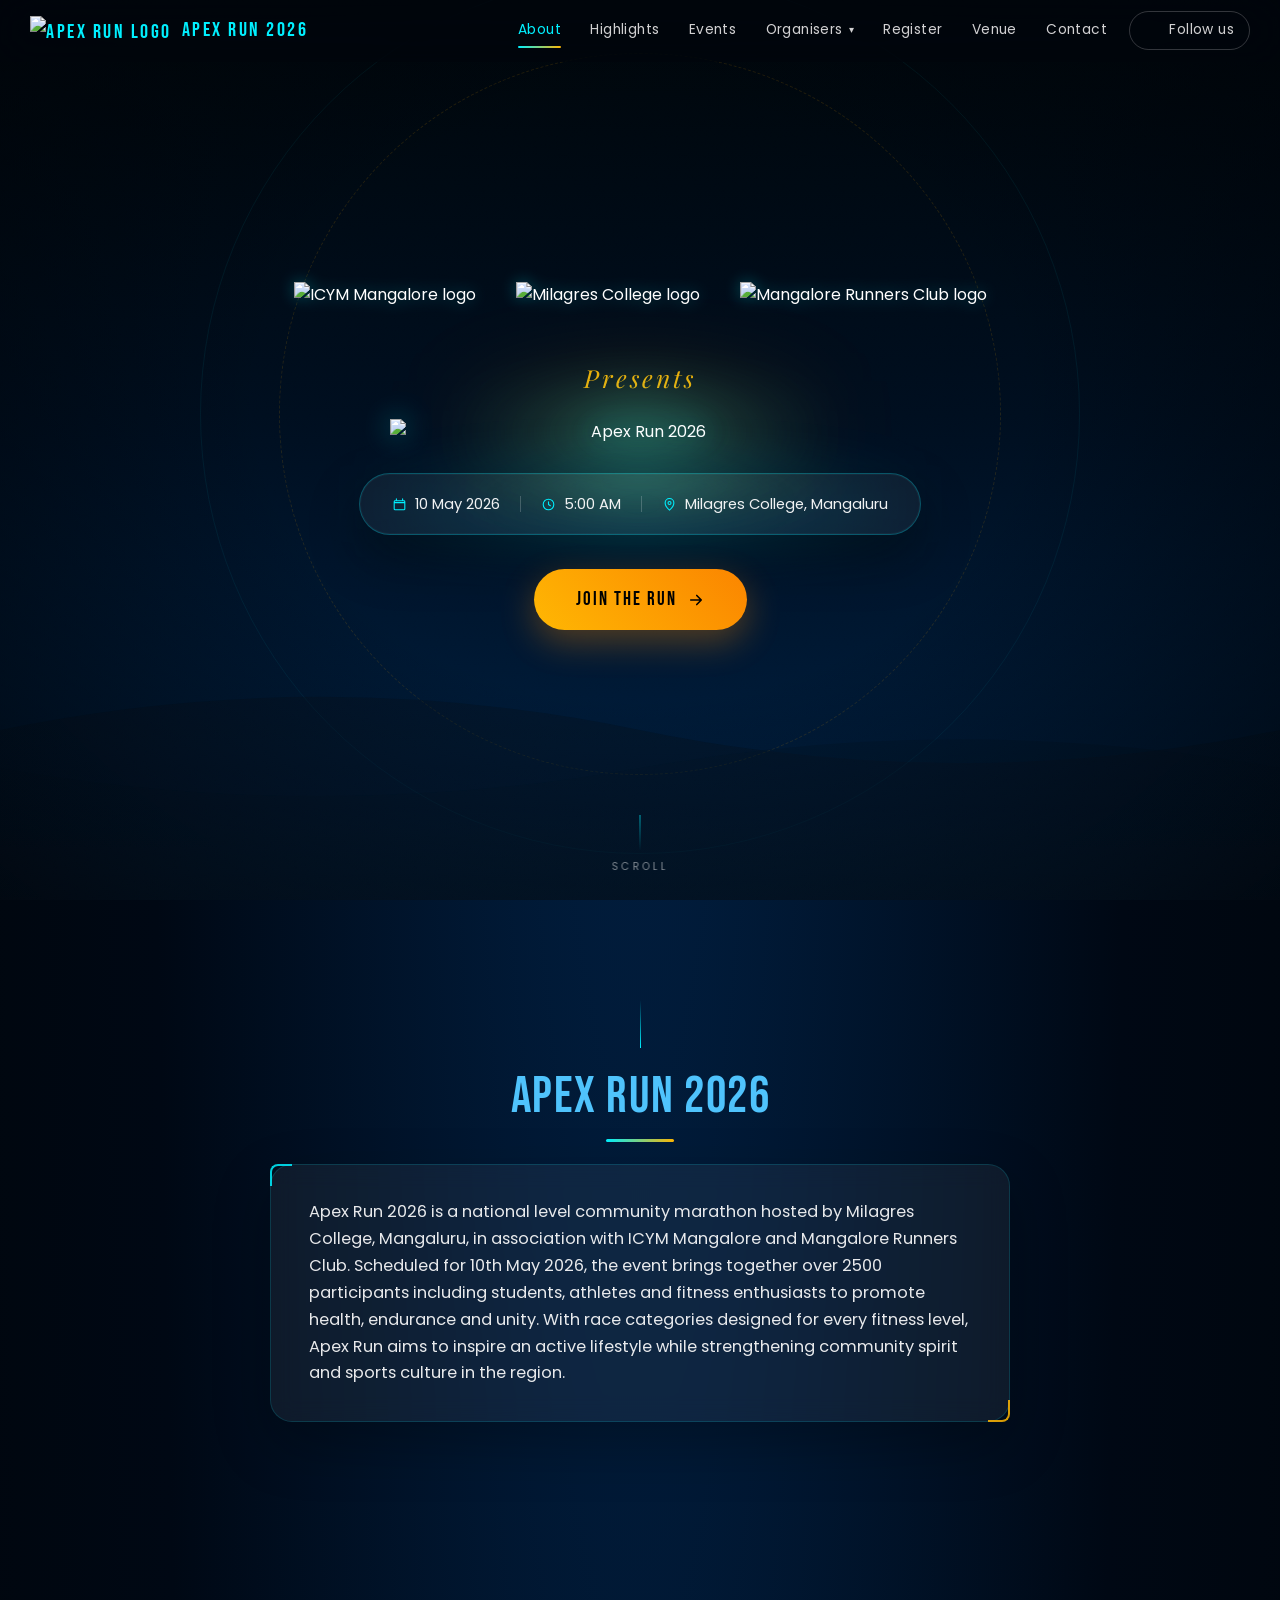
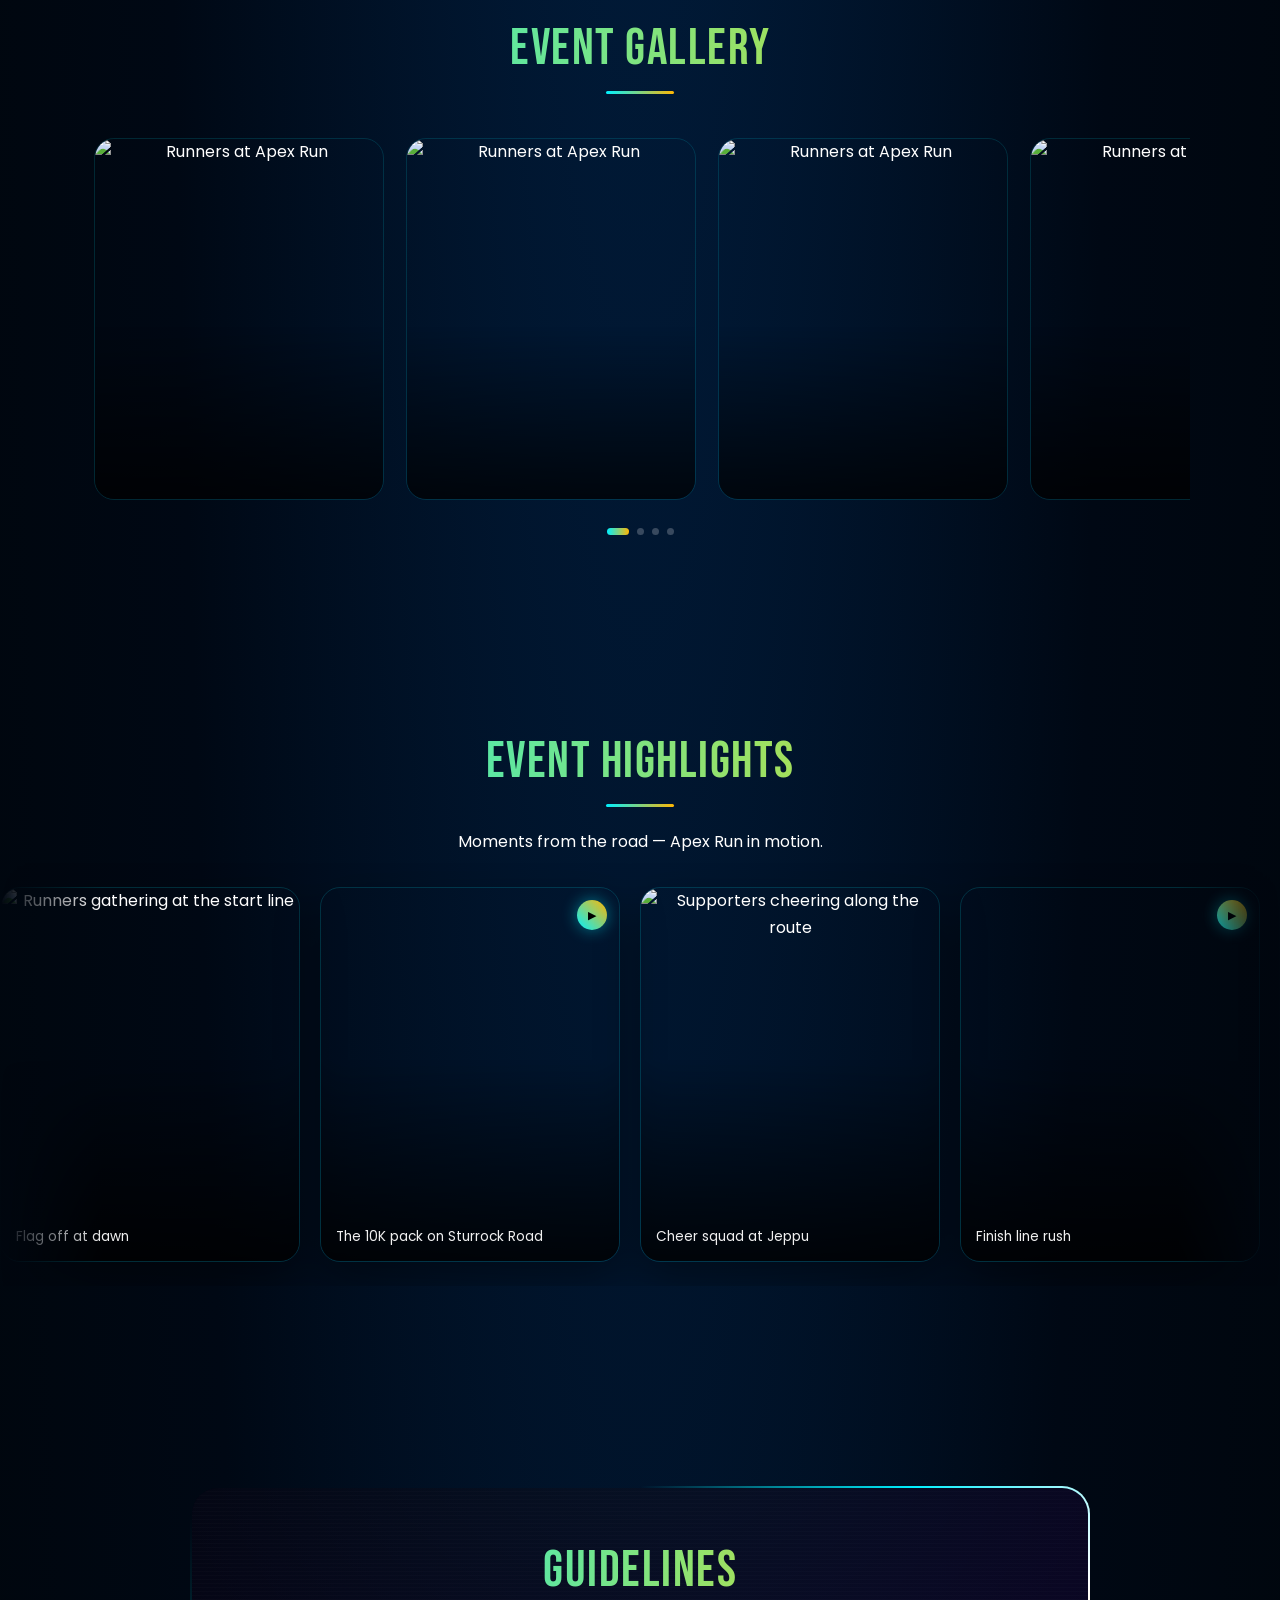
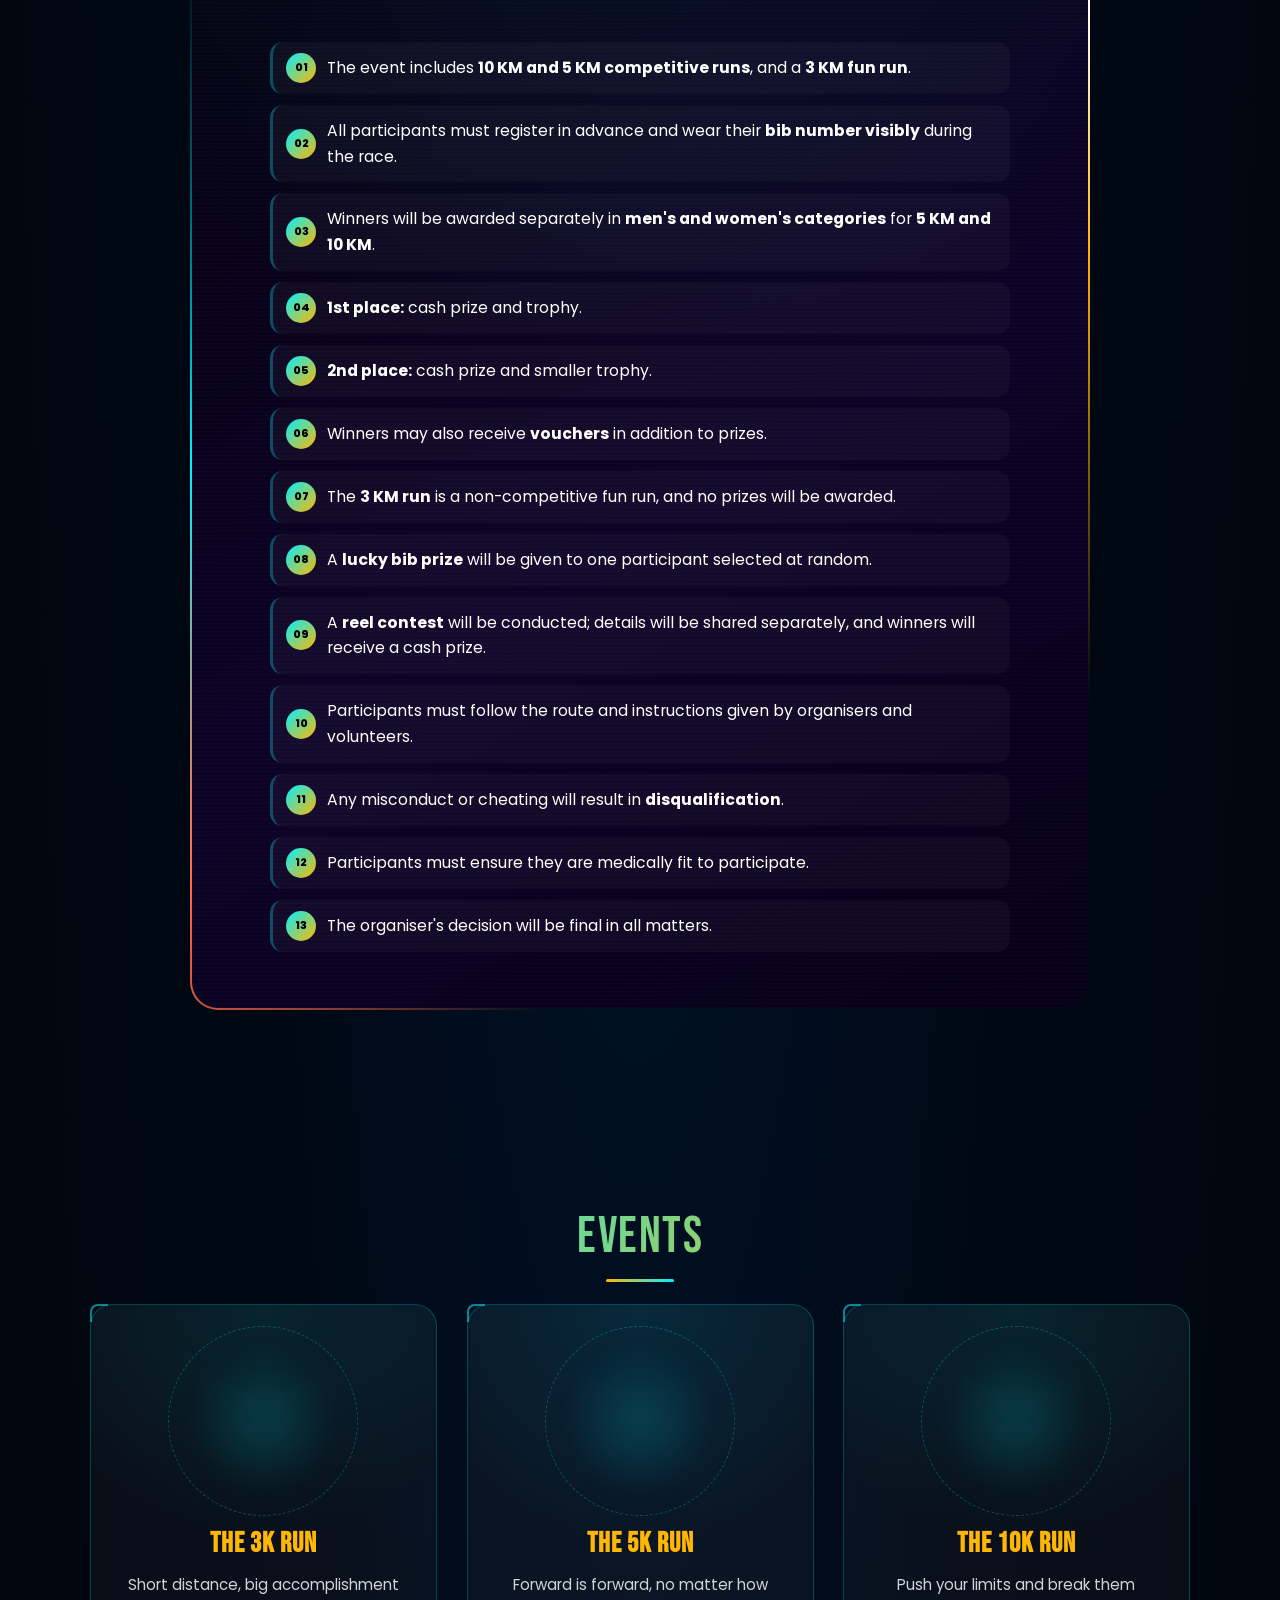
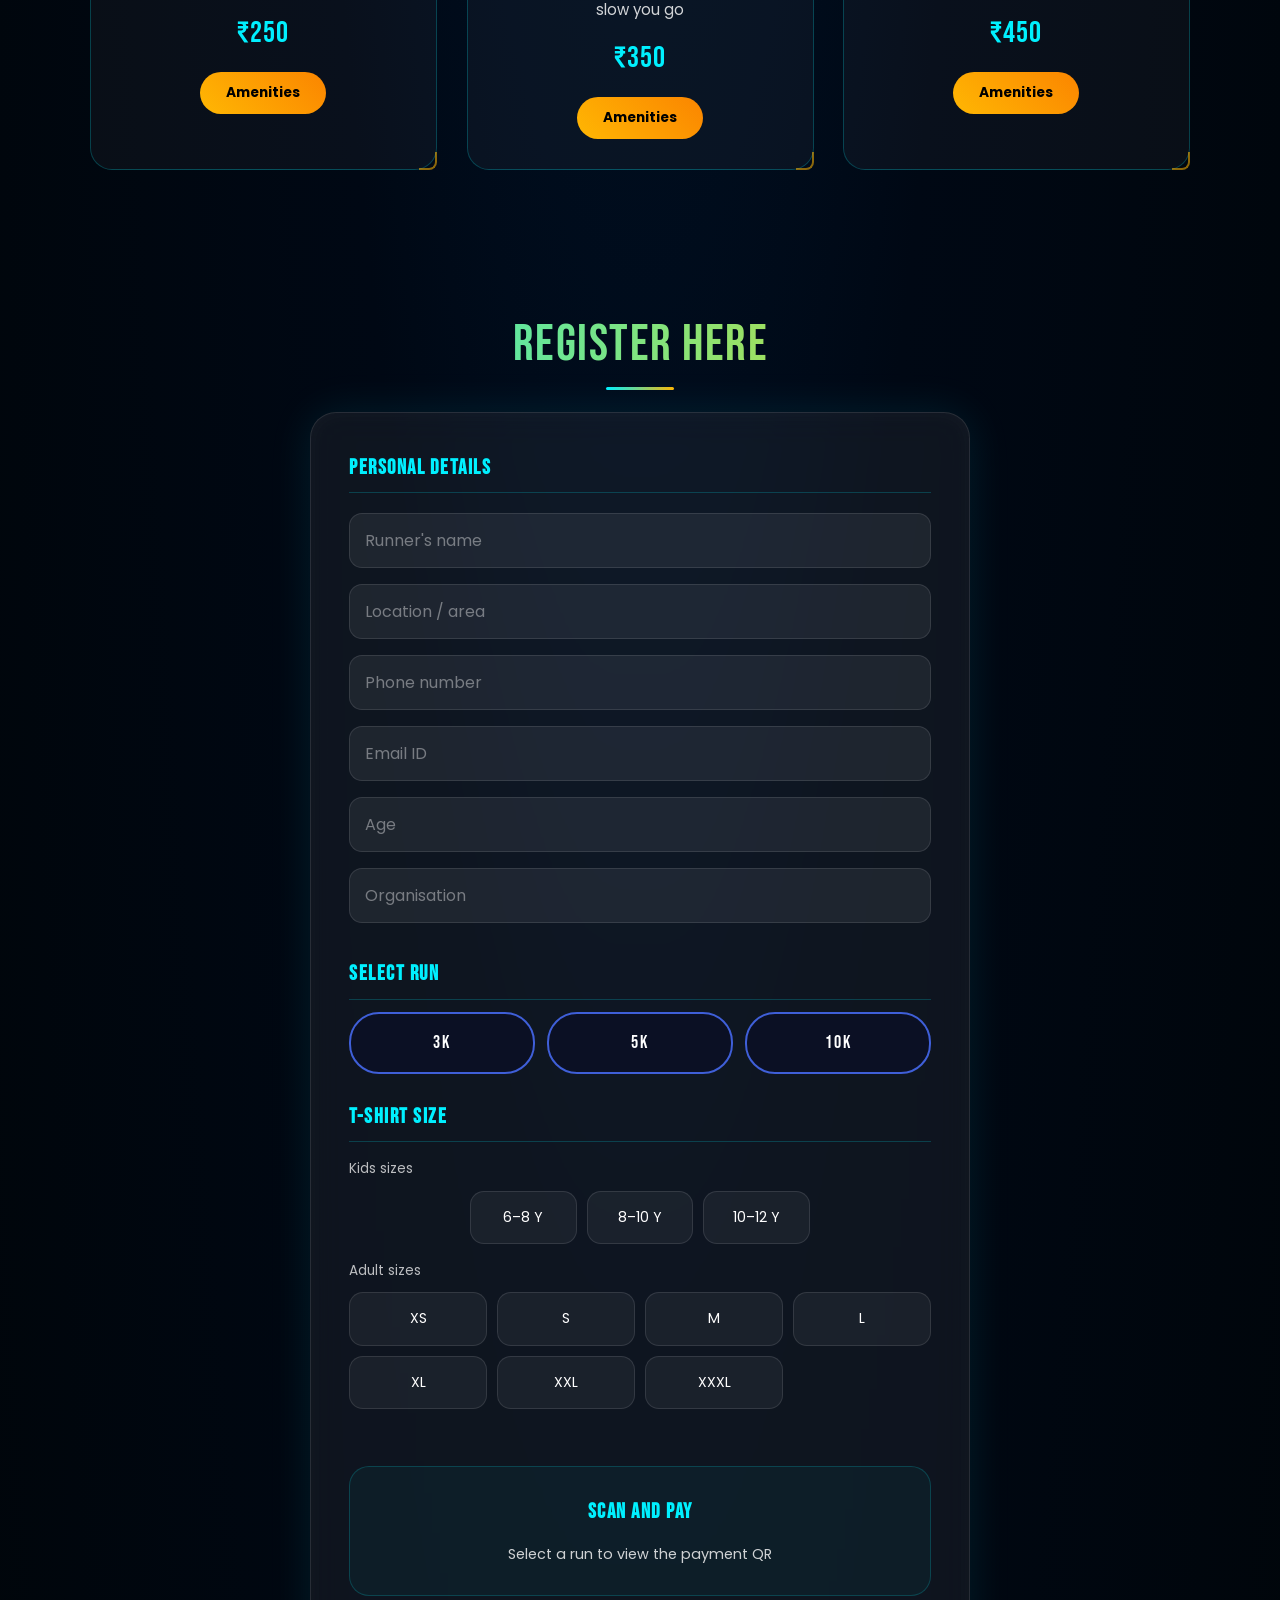
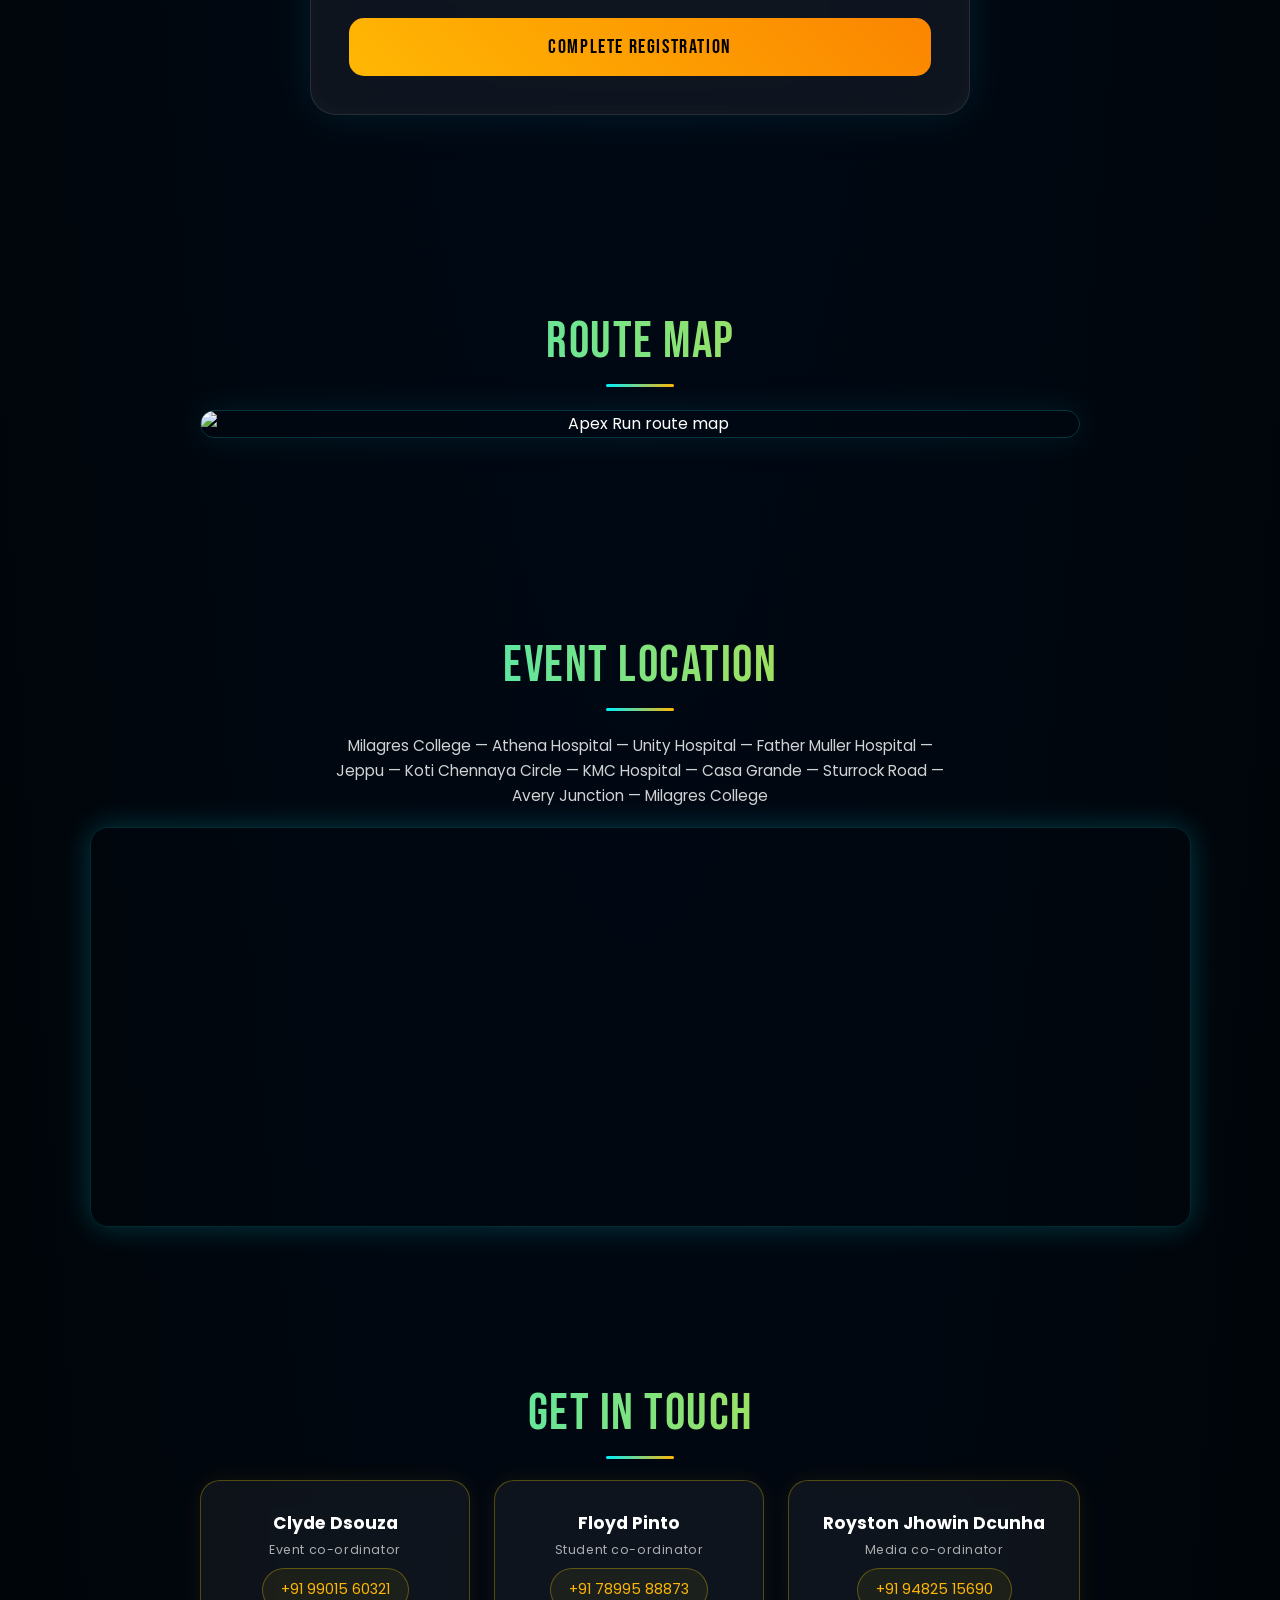
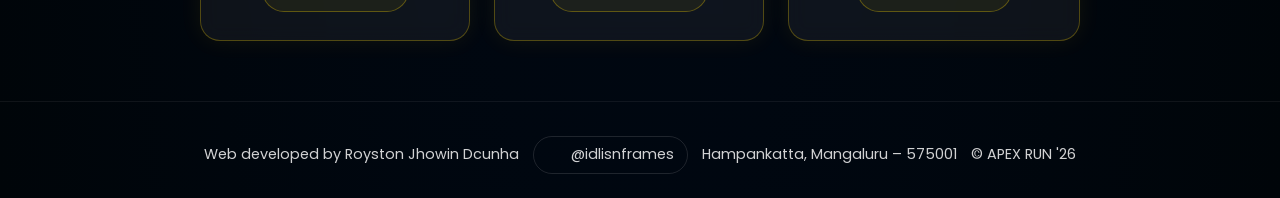
==== index.html @ 0777b691 "Update index.html" ====
<!DOCTYPE html>
<html lang="en">
<head>
<meta charset="UTF-8">
<title>APEX RUN 2026 | Milagres College</title>
<meta name="viewport" content="width=device-width, initial-scale=1.0, viewport-fit=cover">
<meta name="theme-color" content="#000814">
<meta name="description" content="APEX RUN 2026 — a national level marathon hosted by Milagres College, Mangaluru. 10th May 2026, 5:00 AM. 3K, 5K & 10K runs.">

<link rel="preconnect" href="https://fonts.googleapis.com">
<link rel="preconnect" href="https://fonts.gstatic.com" crossorigin>
<link href="https://fonts.googleapis.com/css2?family=Bebas+Neue&family=Poppins:wght@300;400;500;600;800&family=Playfair+Display:ital@0;1&display=swap" rel="stylesheet">
<link rel="stylesheet" href="style.css">
</head>

<body>

<!-- ============================
     PRELOADER — 3D running track
============================ -->
<div id="preloader" class="preloader" role="status" aria-label="Loading Apex Run">
  <div class="preloader-inner">
    <div class="loader-3d" aria-hidden="true">
      <div class="loader-lanes"></div>
      <div class="loader-ring ring-outer"></div>
      <div class="loader-ring ring-mid"></div>
      <div class="loader-ring ring-inner"></div>
      <div class="loader-baton"></div>
      <div class="loader-core"></div>
    </div>

    <div class="loader-word" aria-hidden="true">
      <span class="loader-word-a"><i style="--i:0">A</i><i style="--i:1">P</i><i style="--i:2">E</i><i style="--i:3">X</i></span>
      <span class="loader-word-b"><i style="--i:4">R</i><i style="--i:5">U</i><i style="--i:6">N</i></span>
    </div>

    <div class="loader-meter"><div class="loader-meter-fill" id="loaderFill"></div></div>
    <div class="loader-pct" id="loaderPercent">0%</div>
  </div>
</div>

<div class="curtain curtain-left" aria-hidden="true"></div>
<div class="curtain curtain-right" aria-hidden="true"></div>

<div class="scroll-progress" id="scrollProgress" aria-hidden="true"></div>
<div class="cursor-glow" id="cursorGlow" aria-hidden="true"></div>

<!-- ============================
     NAV
============================ -->
<nav class="navbar" id="navbar">
    <a href="#top" class="logo">
        <img src="apex-run-logo.PNG" class="college-logo-small" alt="Apex Run logo">
        <span>APEX RUN 2026</span>
    </a>

    <button class="nav-toggle" id="navToggle" aria-label="Open menu" aria-expanded="false" aria-controls="navMenu">
        <span class="bar bar-1"></span>
        <span class="bar bar-2"></span>
        <span class="bar bar-3"></span>
    </button>

    <div class="nav-menu" id="navMenu">
        <a href="#about"      class="nav-link" style="--i:0">About</a>
        <a href="#highlights" class="nav-link" style="--i:1">Highlights</a>
        <a href="#events"     class="nav-link" style="--i:2">Events</a>

        <div class="nav-dropdown" id="orgDropdown" style="--i:3">
            <button type="button" class="nav-dropdown-toggle" id="orgToggle" aria-expanded="false" aria-controls="orgMenu">
                Organisers <span class="caret" aria-hidden="true">▾</span>
            </button>
            <div class="nav-dropdown-menu" id="orgMenu">
                <div class="nav-dropdown-inner">
                    <a href="about-icym.html" class="nav-dropdown-link">
                        <img src="icym-logo.PNG" alt=""> ICYM Mangalore
                    </a>
                    <a href="about-milagres-college.html" class="nav-dropdown-link">
                        <img src="milagres-college.png" alt=""> Milagres College
                    </a>
                    <a href="about-runners-club.html" class="nav-dropdown-link">
                        <img src="Munners-club-logo.PNG" alt=""> Mangalore Runners Club
                    </a>
                </div>
            </div>
        </div>

        <a href="#registration" class="nav-link" style="--i:4">Register</a>
        <a href="#venue"        class="nav-link" style="--i:5">Venue</a>
        <a href="#contact"      class="nav-link" style="--i:6">Contact</a>
        <a href="https://www.instagram.com/milagres_college_mangalore?igsh=MTdkYzVmZjFlcm80NQ==" class="nav-link nav-follow" style="--i:7">
            <img src="instagram-logo.png" class="instagram-icon" alt=""> Follow us
        </a>
    </div>

    <div class="nav-backdrop" id="navBackdrop"></div>
</nav>

<!-- ============================
     HERO
============================ -->
<header class="site-header" id="top">

    <div class="hero-bg" aria-hidden="true" id="heroBg">
        <div class="hero-sky"></div>
       
        <canvas id="heroCanvas"></canvas>

        <svg class="hero-mist" viewBox="0 0 1600 400" preserveAspectRatio="none">
            <path class="mist-path mist-1" d="M0,220 Q400,150 800,220 T1600,220 V400 H0 Z"></path>
            <path class="mist-path mist-2" d="M0,260 Q400,320 800,260 T1600,260 V400 H0 Z"></path>
        </svg>

        <div class="hero-orbits">
            <span class="orbit orbit-2"></span>
            <span class="orbit orbit-3"></span>
        </div>

        <div class="hero-embers" id="heroEmbers"></div>

        <div class="hero-vignette"></div>
        <div class="hero-grain"></div>
    </div>

    <div class="hero-content" id="heroContent">
        <div class="logo-row">
            <a href="about-icym.html" class="org-logo-link" aria-label="About ICYM Mangalore">
                <img src="icym-logo.PNG" alt="ICYM Mangalore logo">
            </a>
            <a href="about-milagres-college.html" class="org-logo-link" aria-label="About Milagres College">
                <img src="milagres-college.png" alt="Milagres College logo">
            </a>
            <a href="about-runners-club.html" class="org-logo-link" aria-label="About Mangalore Runners Club">
                <img src="Munners-club-logo.PNG" class="club-logo-small" alt="Mangalore Runners Club logo">
            </a>
        </div>

        <div class="presents"><span>Presents</span></div>

        <div class="logo-neon">
            <img src="Apex-run.PNG" class="apex-run-logo" alt="Apex Run 2026">
        </div>

        <div class="hero-info-bubble">
            <div class="hero-info-bubble-glow" aria-hidden="true"></div>
            <div class="hero-meta-item">
                <svg viewBox="0 0 24 24" class="hero-meta-icon" aria-hidden="true"><path d="M7 3v3M17 3v3M3.5 9h17M5 6h14a1.5 1.5 0 0 1 1.5 1.5V19A1.5 1.5 0 0 1 19 20.5H5A1.5 1.5 0 0 1 3.5 19V7.5A1.5 1.5 0 0 1 5 6Z"/></svg>
                <span>10 May 2026</span>
            </div>
            <div class="hero-meta-divider" aria-hidden="true"></div>
            <div class="hero-meta-item">
                <svg viewBox="0 0 24 24" class="hero-meta-icon" aria-hidden="true"><circle cx="12" cy="12" r="8.5"/><path d="M12 7.5V12l3 2"/></svg>
                <span>5:00 AM</span>
            </div>
            <div class="hero-meta-divider" aria-hidden="true"></div>
            <div class="hero-meta-item">
                <svg viewBox="0 0 24 24" class="hero-meta-icon" aria-hidden="true"><path d="M12 21s7-6.1 7-11.5A7 7 0 0 0 5 9.5C5 14.9 12 21 12 21Z"/><circle cx="12" cy="9.5" r="2.4"/></svg>
                <span>Milagres College, Mangaluru</span>
            </div>
        </div>

        <a href="#registration" class="hero-cta" data-magnetic>
            <span>Join the run</span>
            <svg viewBox="0 0 24 24" class="hero-cta-arrow" aria-hidden="true"><path d="M5 12h14M13 6l6 6-6 6"/></svg>
        </a>
    </div>

    <div class="scroll-cue" aria-hidden="true">
        <span class="scroll-cue-line"></span>
        <span class="scroll-cue-text">Scroll</span>
    </div>
</header>

<!-- ============================
     ABOUT
============================ -->
<section id="about" class="about-section">
    <div class="bubbles" aria-hidden="true" data-bubble-theme="cyan"></div>
    <h2 class="reveal" data-reveal="draw">APEX RUN 2026</h2>
    <div class="info-frame reveal" data-reveal="rise">
        <span class="info-frame-corner tl" aria-hidden="true"></span>
        <span class="info-frame-corner br" aria-hidden="true"></span>
        <p>Apex Run 2026 is a national level community marathon hosted by Milagres College, Mangaluru, in association with ICYM Mangalore and Mangalore Runners Club. Scheduled for 10th May 2026, the event brings together over 2500 participants including students, athletes and fitness enthusiasts to promote health, endurance and unity. With race categories designed for every fitness level, Apex Run aims to inspire an active lifestyle while strengthening community spirit and sports culture in the region.</p>
    </div>
</section>

<!-- ============================
     GALLERY
============================ -->
<section class="album-section">
  <h2 class="gradient-heading reveal" data-reveal="draw">EVENT GALLERY</h2>

  <div class="album-scroll" id="albumScroll">
    <div class="album-item"><img src="img3.jpeg" alt="Runners at Apex Run"></div>
    <div class="album-item"><img src="img1.jpeg" alt="Runners at Apex Run"></div>
    <div class="album-item"><img src="img2.jpeg" alt="Runners at Apex Run"></div>
    <div class="album-item"><img src="img4.jpeg" alt="Runners at Apex Run"></div>
    <!-- ADD MORE GALLERY ITEMS HERE -->
  </div>

  <div class="album-dots" id="albumDots" aria-hidden="true"></div>
</section>

<!-- ============================
     HIGHLIGHTS
============================ -->
<section id="highlights" class="highlights-section">
  <h2 class="gradient-heading reveal" data-reveal="draw">EVENT HIGHLIGHTS</h2>
  <p class="highlights-sub reveal" data-reveal="rise">Moments from the road — Apex Run in motion.</p>

  <div class="highlights-marquee" id="highlightsMarquee">
    <div class="highlights-track" id="highlightsTrack">

      <figure class="highlight-item">
        <img src="highlight1.jpeg" alt="Runners gathering at the start line" loading="lazy">
        <figcaption>Flag off at dawn</figcaption>
      </figure>

      <figure class="highlight-item is-video">
        <video src="highlight-clip1.mp4" poster="highlight-clip1.jpg" muted loop playsinline preload="metadata"></video>
        <span class="highlight-badge" aria-hidden="true">▶</span>
        <figcaption>The 10K pack on Sturrock Road</figcaption>
      </figure>

      <figure class="highlight-item">
        <img src="highlight2.jpeg" alt="Supporters cheering along the route" loading="lazy">
        <figcaption>Cheer squad at Jeppu</figcaption>
      </figure>

      <figure class="highlight-item is-video">
        <video src="highlight-clip2.mp4" poster="highlight-clip2.jpg" muted loop playsinline preload="metadata"></video>
        <span class="highlight-badge" aria-hidden="true">▶</span>
        <figcaption>Finish line rush</figcaption>
      </figure>

      <figure class="highlight-item">
        <img src="highlight3.jpeg" alt="Winners receiving medals" loading="lazy">
        <figcaption>Podium moments</figcaption>
      </figure>

      <figure class="highlight-item">
        <img src="highlight4.jpeg" alt="Volunteers at the hydration point" loading="lazy">
        <figcaption>Hydration point, kilometre six</figcaption>
      </figure>

      <!-- ADD MORE HIGHLIGHT ITEMS HERE -->

    </div>
  </div>
</section>

<!-- ============================
     GUIDELINES — neon animated frame
============================ -->
<section class="rules-section reveal" data-reveal="rise">
  <div class="neon-frame">
    <span class="neon-frame-spin" aria-hidden="true"></span>
    <div class="neon-frame-inner">
      <h2 class="gradient-text">GUIDELINES</h2>
      <ol>
        <li>The event includes <strong>10 KM and 5 KM competitive runs</strong>, and a <strong>3 KM fun run</strong>.</li>
        <li>All participants must register in advance and wear their <strong>bib number visibly</strong> during the race.</li>
        <li>Winners will be awarded separately in <strong>men's and women's categories</strong> for <strong>5 KM and 10 KM</strong>.</li>
        <li><strong>1st place:</strong> cash prize and trophy.</li>
        <li><strong>2nd place:</strong> cash prize and smaller trophy.</li>
        <li>Winners may also receive <strong>vouchers</strong> in addition to prizes.</li>
        <li>The <strong>3 KM run</strong> is a non-competitive fun run, and no prizes will be awarded.</li>
        <li>A <strong>lucky bib prize</strong> will be given to one participant selected at random.</li>
        <li>A <strong>reel contest</strong> will be conducted; details will be shared separately, and winners will receive a cash prize.</li>
        <li>Participants must follow the route and instructions given by organisers and volunteers.</li>
        <li>Any misconduct or cheating will result in <strong>disqualification</strong>.</li>
        <li>Participants must ensure they are medically fit to participate.</li>
        <li>The organiser's decision will be final in all matters.</li>
      </ol>
    </div>
  </div>
</section>

<!-- ============================
     EVENTS
============================ -->
<section id="events" class="event-section">
    <div class="bubbles" aria-hidden="true" data-bubble-theme="gold"></div>
    <h2 class="reveal" data-reveal="draw">Events</h2>

    <div class="event-grid">

        <!-- 3K -->
        <div class="event-card reveal tilt-card" data-reveal="cascade">
            <span class="info-frame-corner tl" aria-hidden="true"></span>
            <span class="info-frame-corner br" aria-hidden="true"></span>
            <div class="event-logo-wrap"><img src="reels-logo.webp" alt="" class="event-logo"></div>
            <h3>The 3K Run</h3>
            <p class="event-tagline">Short distance, big accomplishment</p>
            <p class="event-price">₹250</p>
            <button class="rules-toggle" aria-controls="3k-rules" aria-expanded="false">Amenities</button>
            <div id="3k-rules" class="event-rules">
                <ul>
                    <li>E-certificate</li>
                    <li>Bib number</li>
                    <li>Medal</li>
                    <li>T-shirt</li>
                    <li>Refreshments</li>
                </ul>
            </div>
        </div>

        <!-- 5K -->
        <div class="event-card reveal tilt-card" data-reveal="cascade">
            <span class="info-frame-corner tl" aria-hidden="true"></span>
            <span class="info-frame-corner br" aria-hidden="true"></span>
            <div class="event-logo-wrap"><img src="five-logo.webp" alt="" class="event-logo"></div>
            <h3>The 5K Run</h3>
            <p class="event-tagline">Forward is forward, no matter how slow you go</p>
            <p class="event-price">₹350</p>
            <button class="rules-toggle" aria-controls="5k-rules" aria-expanded="false">Amenities</button>
            <div id="5k-rules" class="event-rules">
                <ul>
                    <li>E-certificate</li>
                    <li>Bib number</li>
                    <li>Medal</li>
                    <li>T-shirt</li>
                    <li>Refreshments</li>
                </ul>
            </div>
        </div>

        <!-- 10K -->
        <div class="event-card reveal tilt-card" data-reveal="cascade">
            <span class="info-frame-corner tl" aria-hidden="true"></span>
            <span class="info-frame-corner br" aria-hidden="true"></span>
            <div class="event-logo-wrap"><img src="ten-logo.webp" alt="" class="event-logo"></div>
            <h3>The 10K Run</h3>
            <p class="event-tagline">Push your limits and break them</p>
            <p class="event-price">₹450</p>
            <button class="rules-toggle" aria-controls="10k-rules" aria-expanded="false">Amenities</button>
            <div id="10k-rules" class="event-rules">
                <ul>
                    <li>E-certificate</li>
                    <li>Bib number</li>
                    <li>Medal</li>
                    <li>T-shirt</li>
                    <li>Refreshments</li>
                </ul>
            </div>
        </div>

    </div>
</section>

<!-- ============================
     REGISTRATION
     Set data-closed="1" on the section to switch to the closed notice.
============================ -->
<section id="registration" class="registration-section">
  <h2 class="gradient-heading reveal" data-reveal="draw">REGISTER HERE</h2>

  <form id="registrationForm" class="registration-card reveal" data-reveal="rise">

    <div class="form-group">
      <h3>Personal details</h3>
      <input type="text"   name="name"         placeholder="Runner's name" autocomplete="name" required>
      <input type="text"   name="location"     placeholder="Location / area" required>
      <input type="tel"    name="phone"        placeholder="Phone number" inputmode="numeric" autocomplete="tel" required>
      <input type="email"  name="email"        placeholder="Email ID" autocomplete="email" required>
      <input type="number" name="age" id="age" placeholder="Age" inputmode="numeric" min="1" max="99" required>
      <input type="text"   name="organisation" placeholder="Organisation" required>
    </div>

    <div class="form-group">
      <h3>Select run</h3>
      <div class="run-voltage-group">
        <label class="voltage-option"><input type="radio" name="run" value="3K" required><span>3K</span></label>
        <label class="voltage-option"><input type="radio" name="run" value="5K"><span>5K</span></label>
        <label class="voltage-option"><input type="radio" name="run" value="10K"><span>10K</span></label>
      </div>
    </div>

    <div class="form-group">
      <h3>T-shirt size</h3>

      <p class="size-label">Kids sizes</p>
      <div class="option-grid kids-grid">
        <label class="select-box"><input type="radio" name="size" value="6-8Y" required><span>6–8 Y</span></label>
        <label class="select-box"><input type="radio" name="size" value="8-10Y"><span>8–10 Y</span></label>
        <label class="select-box"><input type="radio" name="size" value="10-12Y"><span>10–12 Y</span></label>
      </div>

      <p class="size-label">Adult sizes</p>
      <div class="option-grid adult-grid">
        <label class="select-box"><input type="radio" name="size" value="XS"><span>XS</span></label>
        <label class="select-box"><input type="radio" name="size" value="S"><span>S</span></label>
        <label class="select-box"><input type="radio" name="size" value="M"><span>M</span></label>
        <label class="select-box"><input type="radio" name="size" value="L"><span>L</span></label>
        <label class="select-box"><input type="radio" name="size" value="XL"><span>XL</span></label>
        <label class="select-box"><input type="radio" name="size" value="XXL"><span>XXL</span></label>
        <label class="select-box"><input type="radio" name="size" value="XXXL"><span>XXXL</span></label>
      </div>

      <p id="sizeSuggestion" class="size-note"></p>
    </div>

    <div class="qr-section">
      <h3>Scan and pay</h3>
      <img id="qrImage" class="qr-image" style="display:none;" alt="Payment QR code">
      <p id="qrLabel" class="qr-note">Select a run to view the payment QR</p>
    </div>

    <div class="form-group" id="utrGroup" style="display:none;">
      <h3>Payment confirmation</h3>
      <input type="text" name="utr" id="utrInput" placeholder="Enter UTR / transaction ID">
      <p class="qr-note">Registration completes only after you enter the UTR.</p>
    </div>

    <div class="submit-button">
      <button type="submit" class="register-btn">Complete registration</button>
    </div>
  </form>

  <div class="registration-closed">
    <h3>REGISTRATIONS CLOSED</h3>
    <p>Thank you for the overwhelming response to Apex Run 2026.</p>
    <p>Online registrations are now closed. We sincerely thank everyone who was part of this journey.</p>
    <p>See you at the starting line.<br><strong>Run beyond limits.</strong></p>
  </div>
</section>

<!-- ============================
     ROUTE MAP
============================ -->
<section class="roadmap-section">
  <h2 class="gradient-heading reveal" data-reveal="draw">ROUTE MAP</h2>
  <a href="https://maps.app.goo.gl/qbdopUji7XgzrV9k6" class="roadmap-card reveal" data-reveal="scale">
    <img src="roadmap.PNG" alt="Apex Run route map">
    <div class="roadmap-overlay"><span>View full route</span></div>
  </a>
</section>

<!-- ============================
     VENUE
============================ -->
<section id="venue" class="venue-section">
    <h2 class="gradient-heading reveal" data-reveal="draw">EVENT LOCATION</h2>
    <p>Milagres College — Athena Hospital — Unity Hospital — Father Muller Hospital — Jeppu — Koti Chennaya Circle — KMC Hospital — Casa Grande — Sturrock Road — Avery Junction — Milagres College</p>
    <iframe src="https://www.google.com/maps/embed?pb=!1m18!1m12!1m3!1d3888.710827347024!2d74.79934407587027!3d12.87486219087878!2m3!1f0!2f0!3f0!3m2!1i1024!2i768!4f13.1!3m3!1m2!1s0x3ba35a4c66670121%3A0x8795747a583dd784!2sMilagres%20College!5e0!3m2!1sen!2sin!4v1697400000000!5m2!1sen!2sin" width="100%" height="400" loading="lazy" class="reveal" data-reveal="scale" title="Milagres College location map"></iframe>
</section>

<!-- ============================
     CONTACT
============================ -->
<section id="contact">
    <h2 class="gradient-heading reveal" data-reveal="draw">GET IN TOUCH</h2>
    <div class="contact-box">
        <div class="contact-card reveal tilt-card" data-reveal="cascade">
            <strong>Clyde Dsouza</strong>
            <span class="contact-role">Event co-ordinator</span>
            <a href="tel:+919901560321">+91 99015 60321</a>
        </div>
        <div class="contact-card reveal tilt-card" data-reveal="cascade">
            <strong>Floyd Pinto</strong>
            <span class="contact-role">Student co-ordinator</span>
            <a href="tel:+917899588873">+91 78995 88873</a>
        </div>
        <div class="contact-card reveal tilt-card" data-reveal="cascade">
            <strong>Royston Jhowin Dcunha</strong>
            <span class="contact-role">Media co-ordinator</span>
            <a href="tel:+919482515690">+91 94825 15690</a>
        </div>
    </div>
</section>

<!-- ============================
     FOOTER
============================ -->
<footer>
    <p>Web developed by Royston Jhowin Dcunha</p>
    <a href="https://www.instagram.com/idlisandframes?igsh=Nm1jdm92OXdvZjFi&utm_source=qr">
        <img src="instagram-logo.png" class="instagram-icon" alt=""> @idlisnframes
    </a>
    <p>Hampankatta, Mangaluru – 575001</p>
    <p>© APEX RUN '26</p>
</footer>

<!-- ============================
     MOBILE ACTION BAR
============================ -->
<div class="mobile-bar" id="mobileBar">
  <a href="#registration" class="bar-primary">
    <svg viewBox="0 0 24 24" aria-hidden="true"><path d="M5 12h14M13 6l6 6-6 6"/></svg> Register
  </a>
  <a href="tel:+919901560321" class="bar-secondary">
    <svg viewBox="0 0 24 24" aria-hidden="true"><path d="M6.5 3.5h3l1.5 4-2 1.5a12 12 0 0 0 6 6l1.5-2 4 1.5v3a2 2 0 0 1-2.2 2A17 17 0 0 1 4.5 5.7 2 2 0 0 1 6.5 3.5Z"/></svg> Call
  </a>
</div>

<div id="lightbox" class="lightbox">
  <span class="close-btn" role="button" tabindex="0" aria-label="Close image">&times;</span>
  <img class="lightbox-img" src="" alt="">
</div>

<script src="https://cdnjs.cloudflare.com/ajax/libs/three.js/r155/three.min.js"></script>
<script src="script.js"></script>

</body>
</html>
---- style.css ----
/* ==================================================================
   APEX RUN 2026 — Milagres College, Mangaluru
   Cinematic stylesheet. Organised top-to-bottom in page order.

   1.  Tokens & reset
   2.  Scroll progress
   3.  Preloader + curtain
   4.  Navbar / mobile sheet / organisers accordion
   5.  Hero
   6.  Section shell & headings
   7.  Reveal system
   8.  About + info frame
   9.  Gallery
   10. Highlights marquee
   11. Neon animated frame + Guidelines
   12. Events (3D cards)
   13. Registration
   14. Route map + venue
   15. Contact + footer
   16. Lightbox
   17. Mobile action bar
   18. Organiser sub-pages
   19. Responsive + reduced motion
================================================================== */

/* ==============================
   1. TOKENS & RESET
============================== */
*, *::before, *::after { margin: 0; padding: 0; box-sizing: border-box; }

html {
  scroll-behavior: smooth;
  font-size: 16px;
  -webkit-text-size-adjust: 100%;
}

:root {
  /* Dawn-over-the-coast palette */
  --cyan:       #00f0ff;
  --cyan-soft:  #7ef4ff;
  --gold:       #ffb703;
  --orange:     #fb8500;
  --ember:      #ff6b4a;
  --ink:        #000509;
  --navy:       #000814;
  --navy-mid:   #001d3d;
  --navy-lift:  #002a52;

  --glass:        rgba(255,255,255,0.055);
  --glass-strong: rgba(255,255,255,0.085);
  --hairline:     rgba(255,255,255,0.11);
  --hairline-cyan: rgba(0,240,255,0.18);

  --glow-cyan: 0 0 30px rgba(0,240,255,0.22);
  --glow-gold: 0 0 30px rgba(255,183,3,0.22);
  --lift:      0 24px 60px rgba(0,0,0,0.45);

  --font-display: 'Bebas Neue', 'Poppins', sans-serif;
  --font-body:    'Poppins', sans-serif;
  --font-script:  'Playfair Display', Georgia, serif;

  --ease:      cubic-bezier(0.16, 1, 0.3, 1);
  --ease-back: cubic-bezier(0.34, 1.4, 0.64, 1);

  --nav-h: 62px;
  --radius: 22px;
}

body {
  font-family: var(--font-body);
  background: radial-gradient(ellipse at 50% -10%, #012247 0%, var(--navy) 55%, var(--ink) 100%);
  color: #fff;
  overflow-x: hidden;
  line-height: 1.65;
  -webkit-font-smoothing: antialiased;
}

body.is-loading { overflow: hidden; height: 100svh; }

img, video, svg, iframe { max-width: 100%; }
a { text-decoration: none; color: inherit; }

/* Drifting starfield behind everything */
body::before {
  content: "";
  position: fixed;
  inset: 0;
  background-image:
    radial-gradient(var(--cyan) 1px, transparent 1px),
    radial-gradient(var(--gold) 1px, transparent 1px);
  background-size: 74px 74px;
  background-position: 0 0, 37px 37px;
  animation: starDrift 90s linear infinite;
  opacity: 0.045;
  z-index: -2;
  pointer-events: none;
}

@keyframes starDrift {
  from { background-position: 0 0, 37px 37px; }
  to   { background-position: 740px 740px, 777px 777px; }
}

/* Accessible focus ring, everywhere */
a:focus-visible,
button:focus-visible,
input:focus-visible,
[tabindex]:focus-visible,
.select-box:has(input:focus-visible),
.voltage-option:has(input:focus-visible) span {
  outline: 2px solid var(--cyan);
  outline-offset: 3px;
  border-radius: 10px;
}

::selection { background: rgba(0,240,255,0.3); color: #fff; }

/* ==============================
   2. SCROLL PROGRESS
============================== */
.scroll-progress {
  position: fixed;
  top: 0; left: 0;
  height: 2px;
  width: 100%;
  transform: scaleX(0);
  transform-origin: left;
  background: linear-gradient(90deg, var(--cyan), var(--gold) 55%, var(--ember));
  box-shadow: 0 0 12px rgba(0,240,255,0.6);
  z-index: 1200;
  pointer-events: none;
}

/* ==============================
   3. PRELOADER + CURTAIN
============================== */
.preloader {
  position: fixed;
  inset: 0;
  z-index: 10000;
  display: grid;
  place-items: center;
  background:
    radial-gradient(ellipse at 50% 42%, #00294f 0%, #000913 62%, var(--ink) 100%);
  transition: opacity 0.7s ease, visibility 0.7s ease;
}

.preloader.is-hidden { opacity: 0; visibility: hidden; pointer-events: none; }

.preloader-inner {
  display: flex;
  flex-direction: column;
  align-items: center;
  gap: clamp(20px, 5vw, 30px);
  padding: 20px;
}

/* --- 3D track: tilted concentric lanes with an orbiting baton --- */
.loader-3d {
  position: relative;
  width: clamp(150px, 44vw, 210px);
  height: clamp(150px, 44vw, 210px);
  transform-style: preserve-3d;
  animation: trackTilt 5s ease-in-out infinite;
}

@keyframes trackTilt {
  0%, 100% { transform: rotateX(62deg) rotateZ(0deg); }
  50%      { transform: rotateX(52deg) rotateZ(10deg); }
}

.loader-ring {
  position: absolute;
  inset: 0;
  border-radius: 50%;
  border: 2px solid transparent;
}

.ring-outer {
  border-top-color: var(--cyan);
  border-right-color: rgba(0,240,255,0.22);
  box-shadow: 0 0 26px rgba(0,240,255,0.35);
  animation: spin 1.7s linear infinite;
}

.ring-mid {
  inset: 15%;
  border-bottom-color: var(--gold);
  border-left-color: rgba(255,183,3,0.22);
  animation: spinBack 2.4s linear infinite;
}

.ring-inner {
  inset: 30%;
  border-top-color: var(--ember);
  border-right-color: rgba(255,107,74,0.28);
  animation: spin 1.25s linear infinite;
}

/* lane hairlines to read as a running track, not a spinner */
.loader-lanes {
  position: absolute;
  inset: 6%;
  border-radius: 50%;
  background:
    repeating-conic-gradient(from 0deg,
      rgba(255,255,255,0.09) 0deg 1.4deg,
      transparent 1.4deg 12deg);
  mask: radial-gradient(circle, transparent 44%, #000 46%, #000 98%, transparent 100%);
  -webkit-mask: radial-gradient(circle, transparent 44%, #000 46%, #000 98%, transparent 100%);
  animation: spin 24s linear infinite;
}

.loader-baton {
  position: absolute;
  top: -6px;
  left: 50%;
  width: 12px;
  height: 12px;
  margin-left: -6px;
  border-radius: 50%;
  background: #fff;
  box-shadow: 0 0 10px 3px rgba(0,240,255,0.85), 0 0 26px 8px rgba(0,240,255,0.35);
  transform-origin: 6px calc(clamp(150px, 44vw, 210px) / 2 + 6px);
  animation: spin 1.7s linear infinite;
}

.loader-core {
  position: absolute;
  inset: 41%;
  border-radius: 50%;
  background: radial-gradient(circle, #fff, var(--cyan) 55%, transparent 100%);
  filter: blur(1px);
  animation: corePulse 1.5s ease-in-out infinite;
}

@keyframes spin      { to { transform: rotate(360deg); } }
@keyframes spinBack  { to { transform: rotate(-360deg); } }
@keyframes corePulse {
  0%, 100% { transform: scale(0.82); opacity: 0.7; }
  50%      { transform: scale(1.18); opacity: 1; }
}

/* --- Wordmark with per-letter rise + light sweep --- */
.loader-word {
  position: relative;
  display: flex;
  gap: 12px;
  font-family: var(--font-display);
  font-size: clamp(1.7rem, 6vw, 2.5rem);
  letter-spacing: 7px;
  overflow: hidden;
  padding: 0 4px;
}

.loader-word span { display: inline-flex; }

.loader-word i {
  display: inline-block;
  font-style: normal;
  transform: translateY(105%);
  animation: letterRise 0.7s var(--ease) forwards;
  animation-delay: calc(var(--i, 0) * 0.06s + 0.15s);
}

.loader-word-b i { color: var(--cyan); text-shadow: 0 0 20px rgba(0,240,255,0.65); }

@keyframes letterRise { to { transform: translateY(0); } }

.loader-word::after {
  content: "";
  position: absolute;
  inset: 0;
  background: linear-gradient(105deg, transparent 42%, rgba(255,255,255,0.75) 50%, transparent 58%);
  transform: translateX(-130%);
  animation: sweep 2.6s ease-in-out infinite 0.9s;
  pointer-events: none;
}

@keyframes sweep { to { transform: translateX(130%); } }

.loader-meter {
  position: relative;
  width: clamp(180px, 52vw, 240px);
  height: 3px;
  border-radius: 3px;
  background: rgba(255,255,255,0.12);
  overflow: hidden;
}

.loader-meter-fill {
  height: 100%;
  width: 0%;
  background: linear-gradient(90deg, var(--cyan), var(--gold));
  box-shadow: 0 0 14px rgba(0,240,255,0.7);
  transition: width 0.25s ease-out;
}

.loader-pct {
  font-size: 0.78rem;
  letter-spacing: 4px;
  opacity: 0.6;
  font-variant-numeric: tabular-nums;
}

/* Rings blow out on finish */
.preloader.is-hidden .loader-3d { animation: trackBurst 0.6s var(--ease) forwards; }
@keyframes trackBurst {
  to { transform: rotateX(62deg) scale(1.5); opacity: 0; }
}

/* --- Curtain wipe --- */
.curtain {
  position: fixed;
  top: 0;
  width: 50.2%;
  height: 100%;
  background: var(--ink);
  z-index: 9999;
  pointer-events: none;
}
.curtain-left  { left: 0;  transform-origin: left; }
.curtain-right { right: 0; transform-origin: right; }

.curtain.is-open { animation: wipe 0.95s var(--ease) forwards; }
@keyframes wipe { to { transform: scaleX(0); } }

/* ==============================
   4. NAVBAR
============================== */
.navbar {
  position: fixed;
  top: 0;
  width: 100%;
  min-height: var(--nav-h);
  display: flex;
  align-items: center;
  justify-content: space-between;
  gap: 12px;
  padding: 10px clamp(16px, 4vw, 30px);
  background: rgba(0, 5, 12, 0.6);
  backdrop-filter: blur(18px) saturate(1.3);
  -webkit-backdrop-filter: blur(18px) saturate(1.3);
  border-bottom: 1px solid transparent;
  z-index: 1000;
  transition: background 0.4s ease, border-color 0.4s ease, padding 0.4s ease;
}

.navbar.is-stuck {
  background: rgba(0, 5, 12, 0.9);
  border-bottom-color: var(--hairline-cyan);
  padding-top: 6px;
  padding-bottom: 6px;
}

.logo {
  display: flex;
  align-items: center;
  gap: 10px;
  font-family: var(--font-display);
  font-size: clamp(1rem, 3vw, 1.25rem);
  letter-spacing: 2.5px;
  color: var(--cyan);
  white-space: nowrap;
  z-index: 1003;
}

.college-logo-small { height: 30px; width: auto; }
.instagram-icon { width: 18px; flex-shrink: 0; }

.nav-menu {
  display: flex;
  align-items: center;
  gap: clamp(4px, 1.2vw, 16px);
  margin-left: auto;
}

.nav-link {
  position: relative;
  font-size: 0.86rem;
  letter-spacing: 0.4px;
  padding: 8px 7px;
  color: rgba(255,255,255,0.82);
  transition: color 0.3s ease;
  white-space: nowrap;
}

.nav-link::after {
  content: "";
  position: absolute;
  left: 7px; right: 7px; bottom: 2px;
  height: 2px;
  border-radius: 2px;
  background: linear-gradient(90deg, var(--cyan), var(--gold));
  transform: scaleX(0);
  transform-origin: left;
  transition: transform 0.35s var(--ease);
}

.nav-link:hover,
.nav-link.active-link { color: var(--cyan); }

.nav-link:hover::after,
.nav-link.active-link::after { transform: scaleX(1); }

.nav-follow {
  display: flex;
  align-items: center;
  gap: 6px;
  padding: 7px 15px;
  border-radius: 30px;
  border: 1px solid rgba(255,255,255,0.2);
  transition: 0.3s ease;
}
.nav-follow::after { display: none; }
.nav-follow:hover {
  background: rgba(0,240,255,0.08);
  border-color: var(--cyan);
  color: var(--cyan);
}

/* ---- Organisers dropdown (desktop) ---- */
.nav-dropdown { position: relative; }

.nav-dropdown-toggle {
  display: flex;
  align-items: center;
  gap: 6px;
  background: none;
  border: none;
  color: rgba(255,255,255,0.82);
  font-family: var(--font-body);
  font-size: 0.86rem;
  letter-spacing: 0.4px;
  cursor: pointer;
  padding: 8px 7px;
}

.nav-dropdown.is-open .nav-dropdown-toggle { color: var(--cyan); }

.caret {
  display: inline-block;
  font-size: 0.62rem;
  transition: transform 0.35s var(--ease);
}
.nav-dropdown.is-open .caret { transform: rotate(180deg); }

.nav-dropdown-menu {
  position: absolute;
  top: calc(100% + 14px);
  left: 50%;
  min-width: 244px;
  padding: 8px;
  display: flex;
  flex-direction: column;
  gap: 3px;
  background: linear-gradient(165deg, #00203e, #000814 85%);
  border: 1px solid var(--hairline-cyan);
  border-radius: 16px;
  box-shadow: var(--lift);
  opacity: 0;
  visibility: hidden;
  transform: translateX(-50%) translateY(-8px);
  transition: opacity 0.3s ease, transform 0.35s var(--ease), visibility 0.3s ease;
  z-index: 1005;
}

/* bridge so the cursor can cross the gap */
.nav-dropdown-menu::before {
  content: "";
  position: absolute;
  top: -16px; left: 0; right: 0;
  height: 16px;
}

.nav-dropdown.is-open .nav-dropdown-menu {
  opacity: 1;
  visibility: visible;
  transform: translateX(-50%) translateY(0);
}

.nav-dropdown-inner {
  display: flex;
  flex-direction: column;
  gap: 3px;
}

.nav-dropdown-link {
  display: flex;
  align-items: center;
  gap: 10px;
  padding: 11px 14px;
  border-radius: 11px;
  font-size: 0.85rem;
  color: rgba(255,255,255,0.85);
  transition: background 0.25s ease, color 0.25s ease, transform 0.25s ease;
}

.nav-dropdown-link:hover {
  background: rgba(0,240,255,0.09);
  color: var(--cyan);
  transform: translateX(4px);
}

.nav-dropdown-link img {
  height: 22px;
  width: 22px;
  object-fit: contain;
  flex-shrink: 0;
  filter: drop-shadow(0 0 6px rgba(0,240,255,0.35));
}

/* ---- Hamburger ---- */
.nav-toggle {
  display: none;
  flex-direction: column;
  justify-content: center;
  align-items: center;
  gap: 5px;
  width: 44px;
  height: 44px;
  background: rgba(255,255,255,0.06);
  border: 1px solid var(--hairline-cyan);
  border-radius: 13px;
  cursor: pointer;
  z-index: 1003;
}

.nav-toggle .bar {
  width: 19px;
  height: 2px;
  background: var(--cyan);
  border-radius: 2px;
  transition: transform 0.4s var(--ease-back), opacity 0.2s ease;
}

.nav-toggle[aria-expanded="true"] .bar-1 { transform: translateY(7px) rotate(45deg); }
.nav-toggle[aria-expanded="true"] .bar-2 { opacity: 0; transform: scaleX(0); }
.nav-toggle[aria-expanded="true"] .bar-3 { transform: translateY(-7px) rotate(-45deg); }

.nav-backdrop { display: none; }

/* ---- MOBILE SHEET ---- */
@media (max-width: 900px) {
  .nav-toggle { display: flex; }

  .nav-menu {
    position: fixed;
    inset: 0 0 0 auto;
    height: 100svh;
    width: min(86vw, 360px);
    margin: 0;
    flex-direction: column;
    align-items: stretch;
    justify-content: flex-start;
    gap: 0;
    padding: calc(var(--nav-h) + 26px) 26px 40px;
    background:
      radial-gradient(120% 60% at 100% 0%, rgba(0,240,255,0.10), transparent 60%),
      linear-gradient(165deg, #00182e, #000509 78%);
    border-left: 1px solid var(--hairline-cyan);
    box-shadow: -30px 0 80px rgba(0,0,0,0.6);
    transform: translateX(100%);
    transition: transform 0.55s var(--ease);
    z-index: 1001;
    overflow-y: auto;
    overscroll-behavior: contain;
  }

  .nav-menu.is-open { transform: translateX(0); }

  /* staggered entrance driven by --i, not nth-child,
     so the dropdown block doesn't break the sequence */
  .nav-menu > * {
    opacity: 0;
    transform: translateX(22px);
    transition: opacity 0.45s ease, transform 0.5s var(--ease);
  }

  .nav-menu.is-open > * {
    opacity: 1;
    transform: translateX(0);
    transition-delay: calc(var(--i, 0) * 0.05s + 0.08s);
  }

  .nav-menu .nav-link {
    display: flex;
    align-items: center;
    width: 100%;
    font-size: 1.08rem;
    padding: 16px 2px;
    border-bottom: 1px solid rgba(255,255,255,0.07);
  }

  .nav-menu .nav-link::after { left: 2px; right: auto; width: 26px; }

  .nav-follow {
    justify-content: center;
    margin-top: 20px;
    padding: 13px 18px;
    border-color: var(--hairline-cyan);
    border-bottom: 1px solid var(--hairline-cyan);
    background: rgba(0,240,255,0.05);
  }

  /* --- Organisers becomes a real accordion --- */
  .nav-dropdown {
    width: 100%;
    border-bottom: 1px solid rgba(255,255,255,0.07);
  }

  .nav-dropdown-toggle {
    width: 100%;
    justify-content: space-between;
    font-size: 1.08rem;
    padding: 16px 2px;
  }

  .nav-dropdown-toggle .caret {
    font-size: 0.8rem;
    color: var(--cyan);
  }

  .nav-dropdown-menu {
    position: static;
    display: block;
    min-width: 0;
    height: 0;              /* JS animates this to scrollHeight */
    padding: 0;
    margin: 0;
    opacity: 0.4;
    visibility: visible;
    transform: none;
    background: transparent;
    border: none;
    box-shadow: none;
    overflow: hidden;
    transition: height 0.45s var(--ease), opacity 0.35s ease;
  }

  .nav-dropdown-menu::before { display: none; }

  .nav-dropdown.is-open .nav-dropdown-menu { opacity: 1; }

  /* hairline spine connecting the sub-items */
  .nav-dropdown-menu > .nav-dropdown-inner {
    position: relative;
    padding: 4px 0 14px 18px;
  }

  .nav-dropdown-menu > .nav-dropdown-inner::before {
    content: "";
    position: absolute;
    left: 4px; top: 6px; bottom: 20px;
    width: 1px;
    background: linear-gradient(180deg, var(--cyan), transparent);
  }

  .nav-dropdown-link {
    padding: 12px 6px;
    font-size: 0.96rem;
  }

  .nav-dropdown-link:hover { transform: none; }

  .nav-backdrop {
    display: block;
    position: fixed;
    inset: 0;
    background: rgba(0,3,8,0.65);
    backdrop-filter: blur(4px);
    -webkit-backdrop-filter: blur(4px);
    opacity: 0;
    visibility: hidden;
    transition: opacity 0.45s ease, visibility 0.45s ease;
    z-index: 999;
  }

  .nav-backdrop.is-open { opacity: 1; visibility: visible; }

  body.nav-open { overflow: hidden; }
}

/* ==============================
   5. HERO
============================== */
.site-header {
  position: relative;
  min-height: 100svh;
  padding: calc(var(--nav-h) + 40px) 20px 96px;
  display: flex;
  flex-direction: column;
  align-items: center;
  justify-content: center;
  text-align: center;
  background: var(--navy);
  overflow: hidden;
  perspective: 1200px;
}

.hero-bg {
  position: absolute;
  inset: 0;
  z-index: 0;
  overflow: hidden;
  will-change: transform;
}

.hero-sky {
  position: absolute;
  inset: 0;
  background: linear-gradient(180deg,
    #000509 0%, #000e1f 22%, #001d3d 42%,
    #0b3358 58%, #7a3a2e 80%, #ff8a4c 100%);
  background-size: 100% 210%;
  animation: dawnDrift 22s ease-in-out infinite alternate;
}

@keyframes dawnDrift {
  from { background-position: 0% 0%; }
  to   { background-position: 0% 34%; }
}

/* Sun cresting the horizon */
.hero-sun {
  position: absolute;
  left: 50%;
  bottom: 6%;
  width: clamp(200px, 42vw, 380px);
  aspect-ratio: 1;
  translate: -50% 0;
  border-radius: 50%;
  background: radial-gradient(circle, rgba(255,214,150,0.95), rgba(255,140,80,0.5) 46%, transparent 72%);
  filter: blur(3px);
  animation: sunPulse 7s ease-in-out infinite;
}

@keyframes sunPulse {
  0%, 100% { opacity: 0.7;  transform: scale(1); }
  50%      { opacity: 1;    transform: scale(1.07); }
}

/* --- 3D receding road: the depth cue that makes the hero feel filmic --- */
.hero-road {
  position: absolute;
  left: -20%;
  right: -20%;
  bottom: -2%;
  height: 46%;
  z-index: 2;
  perspective: 340px;
  perspective-origin: 50% 0%;
  overflow: hidden;
  opacity: 0.5;
  mask-image: linear-gradient(180deg, transparent, #000 42%, #000 88%, transparent);
  -webkit-mask-image: linear-gradient(180deg, transparent, #000 42%, #000 88%, transparent);
}

.hero-road-plane {
  position: absolute;
  inset: -60% 0 0;
  transform: rotateX(74deg);
  transform-origin: 50% 100%;
  background-image:
    repeating-linear-gradient(90deg, rgba(0,240,255,0.30) 0 1px, transparent 1px 92px),
    repeating-linear-gradient(0deg,  rgba(255,183,3,0.22) 0 2px, transparent 2px 100px);
  animation: roadRush 2.6s linear infinite;
}

@keyframes roadRush {
  from { background-position: 0 0, 0 0; }
  to   { background-position: 0 0, 0 100px; }
}

#heroCanvas {
  position: absolute;
  inset: 0;
  width: 100%;
  height: 100%;
  z-index: 3;
  mix-blend-mode: screen;
}

.hero-mist {
  position: absolute;
  bottom: 0; left: 0;
  width: 100%;
  height: 42%;
  z-index: 4;
  opacity: 0.5;
}

.mist-path { fill: #04101c; }
.mist-1 { opacity: 0.7;  animation: mistDrift 16s ease-in-out infinite; }
.mist-2 { opacity: 0.45; animation: mistDrift 23s ease-in-out infinite reverse; }

@keyframes mistDrift {
  0%, 100% { transform: translateX(0); }
  50%      { transform: translateX(-4%); }
}

/* Energy rings behind the logo */
.hero-orbits {
  position: absolute;
  top: 46%; left: 50%;
  width: min(880px, 128vw);
  aspect-ratio: 1;
  translate: -50% -50%;
  z-index: 1;
  pointer-events: none;
}

.orbit {
  position: absolute;
  inset: 0;
  border-radius: 50%;
  border: 1px solid rgba(0,240,255,0.12);
}

.orbit-1 { inset: 20%; animation: spin 44s linear infinite; }
.orbit-2 { inset: 9%;  animation: spinBack 66s linear infinite; border-style: dashed; border-color: rgba(255,183,3,0.13); }
.orbit-3 { inset: 0;   animation: orbitPulse 7s ease-in-out infinite; border-color: rgba(0,240,255,0.07); }

@keyframes orbitPulse {
  0%, 100% { opacity: 0.4;  transform: scale(1); }
  50%      { opacity: 0.75; transform: scale(1.03); }
}

/* Embers (JS-populated) */
.hero-embers { position: absolute; inset: 0; z-index: 5; overflow: hidden; pointer-events: none; }

.ember {
  position: absolute;
  bottom: -5%;
  border-radius: 50%;
  background: radial-gradient(circle, rgba(255,255,255,0.9), rgba(0,240,255,0.5) 45%, transparent 75%);
  filter: blur(0.3px);
  animation-name: emberRise;
  animation-timing-function: ease-in;
  animation-iteration-count: infinite;
}

.ember.gold {
  background: radial-gradient(circle, rgba(255,255,255,0.9), rgba(255,183,3,0.6) 45%, transparent 75%);
}

@keyframes emberRise {
  0%   { transform: translate(0, 0);   opacity: 0; }
  12%  { opacity: 0.85; }
  85%  { opacity: 0.45; }
  100% { transform: translate(var(--drift, 24px), -110vh); opacity: 0; }
}

/* Speed streaks */
.speed-streaks { position: absolute; inset: 0; z-index: 6; overflow: hidden; mix-blend-mode: screen; pointer-events: none; }

.streak {
  position: absolute;
  left: -34%;
  width: 42%;
  height: 2px;
  background: linear-gradient(90deg, transparent, rgba(0,240,255,0.6), transparent);
  filter: blur(1px);
  animation: streakRun 3.6s linear infinite;
}

.s1 { top: 30%; animation-delay: 0s; }
.s2 { top: 54%; animation-delay: 1.2s; background: linear-gradient(90deg, transparent, rgba(255,183,3,0.55), transparent); }
.s3 { top: 72%; animation-delay: 2.4s; }

@keyframes streakRun {
  0%   { transform: translateX(0);    opacity: 0; }
  12%  { opacity: 1; }
  88%  { opacity: 1; }
  100% { transform: translateX(350%); opacity: 0; }
}

.hero-vignette {
  position: absolute;
  inset: 0;
  z-index: 7;
  background: radial-gradient(ellipse at 50% 45%, transparent 42%, rgba(0,3,8,0.8) 100%);
  pointer-events: none;
}

.hero-grain {
  position: absolute;
  inset: 0;
  z-index: 8;
  opacity: 0.05;
  pointer-events: none;
  mix-blend-mode: overlay;
  background-image: url("data:image/svg+xml,%3Csvg xmlns='http://www.w3.org/2000/svg' width='120' height='120'%3E%3Cfilter id='n'%3E%3CfeTurbulence type='fractalNoise' baseFrequency='0.9' numOctaves='2' stitchTiles='stitch'/%3E%3C/filter%3E%3Crect width='100%25' height='100%25' filter='url(%23n)'/%3E%3C/svg%3E");
}

/* ---- Hero content ---- */
.hero-content {
  position: relative;
  z-index: 9;
  display: flex;
  flex-direction: column;
  align-items: center;
  gap: 14px;
  opacity: 0;
  transform: translateY(26px);
  transform-style: preserve-3d;
}

body.hero-ready .hero-content { animation: heroIn 1.2s var(--ease) forwards; }
@keyframes heroIn { to { opacity: 1; transform: translateY(0); } }

.logo-row {
  display: flex;
  justify-content: center;
  align-items: center;
  gap: clamp(10px, 4vw, 28px);
  flex-wrap: wrap;
}

.org-logo-link {
  position: relative;
  display: inline-flex;
  padding: 6px;
  border-radius: 16px;
  cursor: pointer;
  transition: transform 0.45s var(--ease-back);
}

.org-logo-link img,
.club-logo-small {
  height: clamp(38px, 6.5vw, 56px);
  width: auto;
  object-fit: contain;
  filter: drop-shadow(0 0 8px rgba(0,240,255,0.3));
  animation: logoHint 3.6s ease-in-out infinite;
}

@keyframes logoHint {
  0%, 100% { filter: drop-shadow(0 0 8px rgba(0,240,255,0.28)); }
  50%      { filter: drop-shadow(0 0 17px rgba(0,240,255,0.62)); }
}

.org-logo-link::before {
  content: "";
  position: absolute;
  inset: -8px;
  border-radius: 20px;
  background: radial-gradient(circle, rgba(0,240,255,0.28), transparent 70%);
  opacity: 0;
  transition: opacity 0.4s ease;
  pointer-events: none;
}

.org-logo-link:hover,
.org-logo-link:focus-visible { transform: translateY(-6px) scale(1.1); }

.org-logo-link:hover::before,
.org-logo-link:focus-visible::before { opacity: 1; }

.org-logo-link::after {
  content: "Tap to explore";
  position: absolute;
  bottom: -19px; left: 50%;
  translate: -50% 0;
  transform: translateY(4px);
  font-size: 0.56rem;
  letter-spacing: 1.2px;
  text-transform: uppercase;
  color: var(--cyan);
  opacity: 0;
  white-space: nowrap;
  pointer-events: none;
  transition: opacity 0.3s ease, transform 0.3s ease;
}

.org-logo-link:hover::after,
.org-logo-link:focus-visible::after { opacity: 0.9; transform: translateY(0); }

.presents {
  font-family: var(--font-script);
  font-style: italic;
  font-size: clamp(1.05rem, 3.2vw, 1.55rem);
  color: var(--gold);
  letter-spacing: 3px;
  opacity: 0.95;
}

/* APEX logo — floats on its own 3D plane */
.logo-neon {
  position: relative;
  display: inline-block;
  margin: 6px auto;
  transform-style: preserve-3d;
}

.logo-neon::before,
.logo-neon::after {
  content: "";
  position: absolute;
  z-index: 0;
  pointer-events: none;
}

.logo-neon::before {
  inset: -26px;
  background: radial-gradient(circle, rgba(0,240,255,0.3), rgba(0,240,255,0.08), transparent 70%);
  filter: blur(26px);
  animation: neonPulse 2.8s ease-in-out infinite;
}

.logo-neon::after {
  inset: -38px;
  background: radial-gradient(circle, rgba(255,183,3,0.2), transparent 70%);
  filter: blur(42px);
  animation: neonFlicker 2.2s infinite;
}

.apex-run-logo {
  position: relative;
  z-index: 2;
  display: block;
  margin: 0 auto;
  width: clamp(230px, 58vw, 500px);
  height: auto;
  object-fit: contain;
  filter: drop-shadow(0 0 14px rgba(0,240,255,0.42));
  animation: logoFloat 3.4s ease-in-out infinite;
  transform: translateZ(50px);
}

@keyframes neonPulse {
  0%, 100% { transform: scale(1);    opacity: 0.6; }
  50%      { transform: scale(1.08); opacity: 1; }
}

@keyframes neonFlicker {
  0%, 100% { opacity: 0.5; }
  12% { opacity: 0.2; }
  28% { opacity: 0.85; }
  52% { opacity: 0.35; }
  76% { opacity: 0.9; }
  92% { opacity: 0.4; }
}

@keyframes logoFloat {
  0%, 100% { transform: translateZ(50px) translateY(0); }
  50%      { transform: translateZ(50px) translateY(-7px); }
}

/* Info bubble */
.hero-info-bubble {
  position: relative;
  display: flex;
  flex-wrap: wrap;
  align-items: center;
  justify-content: center;
  gap: clamp(10px, 2.5vw, 20px);
  margin-top: 8px;
  padding: clamp(13px, 3vw, 18px) clamp(20px, 4vw, 32px);
  border-radius: 50px;
  background: var(--glass);
  border: 1px solid rgba(0,240,255,0.26);
  backdrop-filter: blur(14px);
  -webkit-backdrop-filter: blur(14px);
  box-shadow: inset 0 0 0 1px rgba(255,255,255,0.03), 0 22px 50px rgba(0,0,0,0.4);
  animation: bubbleFloat 5.5s ease-in-out infinite;
}

.hero-info-bubble-glow {
  position: absolute;
  inset: -30%;
  border-radius: 50%;
  background: radial-gradient(circle, rgba(0,240,255,0.16), transparent 65%);
  filter: blur(20px);
  z-index: -1;
  animation: neonPulse 3.6s ease-in-out infinite;
  pointer-events: none;
}

@keyframes bubbleFloat {
  0%, 100% { transform: translateY(0); }
  50%      { transform: translateY(-6px); }
}

.hero-meta-item {
  display: flex;
  align-items: center;
  gap: 8px;
  font-size: clamp(0.76rem, 2vw, 0.92rem);
  color: rgba(255,255,255,0.94);
  white-space: nowrap;
}

.hero-meta-divider { width: 1px; height: 16px; background: rgba(255,255,255,0.2); }

.hero-meta-icon {
  width: 15px; height: 15px;
  flex-shrink: 0;
  fill: none;
  stroke: var(--cyan);
  stroke-width: 1.7;
  stroke-linecap: round;
  stroke-linejoin: round;
}

/* CTA */
.hero-cta {
  position: relative;
  display: inline-flex;
  align-items: center;
  gap: 10px;
  margin-top: 20px;
  padding: 15px 42px;
  border-radius: 40px;
  font-family: var(--font-display);
  font-size: 1.18rem;
  letter-spacing: 2px;
  color: #000;
  background: linear-gradient(45deg, var(--gold), var(--orange));
  box-shadow: 0 12px 34px rgba(255,140,0,0.32);
  overflow: hidden;
  transition: transform 0.35s var(--ease-back), box-shadow 0.35s ease;
}

.hero-cta:hover { transform: translateY(-4px); box-shadow: 0 18px 46px rgba(255,140,0,0.5); }

.hero-cta::after {
  content: "";
  position: absolute;
  inset: 0;
  background: linear-gradient(120deg, transparent, rgba(255,255,255,0.55), transparent);
  transform: translateX(-125%);
  transition: transform 0.7s ease;
}
.hero-cta:hover::after { transform: translateX(125%); }

.hero-cta-arrow {
  width: 18px; height: 18px;
  fill: none;
  stroke: #000;
  stroke-width: 2.2;
  stroke-linecap: round;
  stroke-linejoin: round;
  transition: transform 0.3s ease;
}
.hero-cta:hover .hero-cta-arrow { transform: translateX(5px); }

/* Scroll cue */
.scroll-cue {
  position: absolute;
  bottom: 24px; left: 50%;
  translate: -50% 0;
  z-index: 9;
  display: flex;
  flex-direction: column;
  align-items: center;
  gap: 8px;
  opacity: 0;
}

body.hero-ready .scroll-cue { animation: cueIn 1s ease forwards 1.4s; }
@keyframes cueIn { to { opacity: 0.72; } }

.scroll-cue-line {
  width: 1px;
  height: 36px;
  background: linear-gradient(180deg, var(--cyan), transparent);
  animation: cueMove 1.9s ease-in-out infinite;
}

@keyframes cueMove {
  0%   { transform: scaleY(0.25); opacity: 0; }
  50%  { transform: scaleY(1);    opacity: 1; }
  100% { transform: scaleY(0.25); opacity: 0; }
}

.scroll-cue-text {
  font-size: 0.64rem;
  letter-spacing: 3px;
  text-transform: uppercase;
  opacity: 0.7;
}

/* Cursor spotlight */
.cursor-glow {
  position: fixed;
  top: 0; left: 0;
  width: 460px; height: 460px;
  margin: -230px 0 0 -230px;
  border-radius: 50%;
  background: radial-gradient(circle, rgba(0,240,255,0.09), rgba(255,183,3,0.05) 45%, transparent 72%);
  pointer-events: none;
  z-index: 2;
  opacity: 0;
  transition: opacity 0.4s ease;
  will-change: transform;
  mix-blend-mode: screen;
}
.cursor-glow.is-active { opacity: 1; }

@media (hover: none), (prefers-reduced-motion: reduce) {
  .cursor-glow { display: none; }
}

/* ==============================
   6. SECTION SHELL & HEADINGS
============================== */
section { position: relative; padding: clamp(56px, 8vw, 100px) clamp(18px, 7%, 9%); }

h2 {
  position: relative;
  display: block;
  margin-bottom: 22px;
  text-align: center;
  font-family: var(--font-display);
  font-size: clamp(2rem, 6vw, 3.2rem);
  font-weight: 400;
  letter-spacing: 1.5px;
  line-height: 1.05;
}

h2::after {
  content: "";
  display: block;
  width: 68px; height: 3px;
  margin: 15px auto 0;
  border-radius: 2px;
  background: linear-gradient(90deg, var(--cyan), var(--gold));
  transform: scaleX(0);
  transition: transform 0.95s var(--ease);
}

h2.in-view::after { transform: scaleX(1); }

.gradient-heading,
.gradient-text {
  background: linear-gradient(90deg, var(--cyan), #ffd700, #28cffd);
  background-size: 200% auto;
  -webkit-background-clip: text;
  background-clip: text;
  -webkit-text-fill-color: transparent;
  animation: headingFlow 5s linear infinite;
}

@keyframes headingFlow {
  from { background-position: 0% center; }
  to   { background-position: 200% center; }
}

/* ==============================
   7. REVEAL SYSTEM
============================== */
.reveal { opacity: 0; will-change: transform, opacity; }

.reveal[data-reveal="rise"] {
  transform: translateY(38px);
  transition: opacity 0.85s var(--ease), transform 0.85s var(--ease);
}
.reveal[data-reveal="scale"] {
  transform: scale(0.93);
  transition: opacity 0.85s var(--ease), transform 0.85s var(--ease);
}
.reveal[data-reveal="cascade"] {
  transform: translateY(26px);
  transition: opacity 0.65s var(--ease), transform 0.65s var(--ease);
}
.reveal[data-reveal="draw"] { transition: opacity 0.65s ease; }

.reveal.in-view { opacity: 1; transform: none; }

/* Floating bubbles */
.bubbles { position: absolute; inset: 0; overflow: hidden; pointer-events: none; z-index: 1; }

.bubble {
  position: absolute;
  bottom: -12%;
  border-radius: 50%;
  background: radial-gradient(circle at 32% 28%, rgba(255,255,255,0.32), rgba(0,240,255,0.05) 55%, transparent 78%);
  border: 1px solid rgba(0,240,255,0.16);
  opacity: 0;
  animation-name: bubbleRise;
  animation-timing-function: linear;
  animation-iteration-count: infinite;
}

.bubbles[data-bubble-theme="gold"] .bubble {
  background: radial-gradient(circle at 32% 28%, rgba(255,255,255,0.28), rgba(255,183,3,0.06) 55%, transparent 78%);
  border-color: rgba(255,183,3,0.18);
}

@keyframes bubbleRise {
  0%   { transform: translate(0, 0); opacity: 0; }
  8%   { opacity: 0.5; }
  92%  { opacity: 0.3; }
  100% { transform: translate(var(--drift, 30px), -120vh); opacity: 0; }
}

/* ==============================
   8. ABOUT + INFO FRAME
============================== */
.about-section { overflow: hidden; }
.about-section h2 { color: #4fc3fc; position: relative; z-index: 2; }

.about-section h2::before {
  content: "";
  display: block;
  width: 1px; height: 48px;
  margin: 0 auto 22px;
  background: linear-gradient(180deg, transparent, var(--cyan));
  transform: scaleY(0);
  transform-origin: bottom;
  transition: transform 1s var(--ease) 0.15s;
}

.about-section h2.in-view::before { transform: scaleY(1); }

.info-frame {
  position: relative;
  z-index: 2;
  max-width: 74ch;
  margin: 0 auto;
  padding: clamp(22px, 4vw, 34px) clamp(22px, 5vw, 38px);
  border-radius: var(--radius);
  background: var(--glass);
  border: 1px solid rgba(0,240,255,0.15);
  backdrop-filter: blur(12px);
  -webkit-backdrop-filter: blur(12px);
  box-shadow: 0 22px 55px rgba(0,0,0,0.28);
  transition: border-color 0.4s ease, box-shadow 0.4s ease;
}

.info-frame:hover {
  border-color: rgba(0,240,255,0.34);
  box-shadow: 0 22px 55px rgba(0,0,0,0.28), 0 0 44px rgba(0,240,255,0.09);
}

.info-frame p {
  font-size: clamp(0.9rem, 2vw, 1.02rem);
  opacity: 0.9;
}

.info-frame-corner {
  position: absolute;
  width: 22px; height: 22px;
  pointer-events: none;
  opacity: 0.85;
}

.info-frame-corner.tl { top: -1px; left: -1px;  border-top: 2px solid var(--cyan); border-left: 2px solid var(--cyan); border-radius: 8px 0 0 0; }
.info-frame-corner.br { bottom: -1px; right: -1px; border-bottom: 2px solid var(--gold); border-right: 2px solid var(--gold); border-radius: 0 0 8px 0; }

/* ==============================
   9. GALLERY
============================== */
.album-section { text-align: center; overflow: hidden; }

.album-scroll {
  display: flex;
  gap: clamp(12px, 2.5vw, 22px);
  overflow-x: auto;
  scroll-snap-type: x mandatory;
  scroll-behavior: smooth;
  padding: 22px 4px;
  perspective: 1000px;
  -webkit-overflow-scrolling: touch;
  scrollbar-width: none;
}

.album-scroll::-webkit-scrollbar { display: none; }

.album-item {
  position: relative;
  flex: 0 0 auto;
  width: clamp(210px, 42vw, 290px);
  aspect-ratio: 4 / 5;
  border-radius: 20px;
  overflow: hidden;
  scroll-snap-align: center;
  cursor: zoom-in;
  border: 1px solid rgba(0,240,255,0.14);
  opacity: 0;
  transform: scale(0.9) translateY(16px);
  transition: opacity 0.75s var(--ease), transform 0.75s var(--ease), box-shadow 0.45s ease;
}

.album-item.in-view { opacity: 1; transform: none; }

.album-item img {
  width: 100%; height: 100%;
  object-fit: cover;
  display: block;
  transition: transform 0.6s ease;
}

.album-item::after {
  content: "";
  position: absolute;
  inset: 0;
  background: linear-gradient(transparent 52%, rgba(0,0,0,0.72));
  pointer-events: none;
}

.album-item::before {
  content: "";
  position: absolute;
  inset: 0;
  z-index: 3;
  background: linear-gradient(115deg, transparent 40%, rgba(255,255,255,0.22) 48%, transparent 56%);
  transform: translateX(-125%);
  transition: transform 0.75s ease;
  pointer-events: none;
}

.album-item.in-view:hover {
  transform: translateY(-6px) rotateY(-6deg) scale(1.04);
  box-shadow: 0 0 40px rgba(0,240,255,0.4);
}

.album-item:hover img { transform: scale(1.07); }
.album-item:hover::before { transform: translateX(125%); }

/* Progress dots for touch users */
.album-dots {
  display: flex;
  justify-content: center;
  gap: 8px;
  margin-top: 6px;
}

.album-dot {
  width: 7px; height: 7px;
  border-radius: 50%;
  border: none;
  padding: 0;
  background: rgba(255,255,255,0.22);
  cursor: pointer;
  transition: width 0.35s var(--ease), background 0.35s ease;
}

.album-dot.is-active {
  width: 22px;
  border-radius: 4px;
  background: linear-gradient(90deg, var(--cyan), var(--gold));
}

/* ==============================
   10. HIGHLIGHTS MARQUEE
============================== */
.highlights-section { text-align: center; overflow: hidden; }

.highlights-sub {
  max-width: 60ch;
  margin: 0 auto 8px;
  opacity: 0.8;
  font-size: clamp(0.86rem, 2vw, 1rem);
}

.highlights-marquee {
  position: relative;
  width: 100vw;
  margin-left: 50%;
  translate: -50% 0;
  overflow: hidden;
  perspective: 1400px;
  mask-image: linear-gradient(90deg, transparent, #000 8%, #000 92%, transparent);
  -webkit-mask-image: linear-gradient(90deg, transparent, #000 8%, #000 92%, transparent);
}

.highlights-track {
  display: flex;
  gap: clamp(12px, 2vw, 20px);
  width: max-content;
  padding: 24px 0;
  animation: highlightScroll var(--marquee-duration, 45s) linear infinite;
}

.highlights-marquee:hover .highlights-track,
.highlights-marquee.is-paused .highlights-track { animation-play-state: paused; }

@keyframes highlightScroll {
  from { transform: translateX(0); }
  to   { transform: translateX(-50%); }
}

.highlight-item {
  position: relative;
  flex: 0 0 auto;
  width: clamp(215px, 46vw, 300px);
  aspect-ratio: 4 / 5;
  border-radius: 20px;
  overflow: hidden;
  border: 1px solid rgba(0,240,255,0.16);
  box-shadow: 0 16px 44px rgba(0,0,0,0.4);
  cursor: pointer;
  transform-style: preserve-3d;
  transition: transform 0.45s var(--ease), box-shadow 0.45s ease;
}

.highlight-item img,
.highlight-item video {
  width: 100%; height: 100%;
  object-fit: cover;
  display: block;
  transition: transform 0.7s ease;
}

.highlight-item::after {
  content: "";
  position: absolute;
  inset: 0;
  background: linear-gradient(transparent 46%, rgba(0,0,0,0.8));
  pointer-events: none;
}

.highlight-item figcaption {
  position: absolute;
  left: 15px; right: 15px; bottom: 13px;
  z-index: 2;
  font-size: clamp(0.72rem, 1.8vw, 0.85rem);
  text-align: left;
  color: rgba(255,255,255,0.94);
}

.highlight-badge {
  position: absolute;
  top: 12px; right: 12px;
  z-index: 3;
  width: 30px; height: 30px;
  display: grid;
  place-items: center;
  font-size: 0.68rem;
  border-radius: 50%;
  color: #000;
  background: linear-gradient(45deg, var(--cyan), var(--gold));
  box-shadow: 0 0 16px rgba(0,240,255,0.45);
}

.highlight-item:hover {
  transform: translateY(-8px) rotateY(7deg) scale(1.04);
  box-shadow: 0 0 42px rgba(0,240,255,0.38);
}

.highlight-item:hover img { transform: scale(1.07); }

/* ==============================
   11. NEON ANIMATED FRAME + GUIDELINES
   The one loud element on the page. Everything else stays quiet.
============================== */
.rules-section { padding-inline: clamp(14px, 5%, 60px); }

.neon-frame {
  position: relative;
  max-width: 900px;
  margin: 0 auto;
  padding: 2px;                 /* this is the ring thickness */
  border-radius: 28px;
  overflow: hidden;
  isolation: isolate;
  animation: neonBreathe 5s ease-in-out infinite;
}

@keyframes neonBreathe {
  0%, 100% { box-shadow: 0 0 34px rgba(0,240,255,0.16), 0 0 90px rgba(255,183,3,0.06); }
  50%      { box-shadow: 0 0 58px rgba(0,240,255,0.32), 0 0 130px rgba(255,183,3,0.13); }
}

.neon-frame-spin {
  position: absolute;
  top: 50%; left: 50%;
  width: 200%;
  height: 420%;
  translate: -50% -50%;
  background: conic-gradient(
    from 0deg,
    transparent 0deg,
    var(--cyan) 26deg,
    #ffffff 44deg,
    var(--gold) 66deg,
    transparent 120deg,
    transparent 190deg,
    var(--ember) 226deg,
    var(--cyan) 268deg,
    transparent 320deg
  );
  animation: neonSpin 6s linear infinite;
  z-index: 0;
}

@keyframes neonSpin { to { transform: rotate(360deg); } }

.neon-frame-inner {
  position: relative;
  z-index: 1;
  border-radius: 26px;
  padding: clamp(30px, 6vw, 56px) clamp(20px, 5vw, 48px);
  background:
    radial-gradient(120% 90% at 50% -10%, rgba(0,240,255,0.07), transparent 60%),
    linear-gradient(150deg, #04020f, #0d0327 55%, #060118 100%);
}

/* subtle interior scanline so the panel doesn't read as flat */
.neon-frame-inner::before {
  content: "";
  position: absolute;
  inset: 0;
  border-radius: 26px;
  background: repeating-linear-gradient(0deg, rgba(255,255,255,0.03) 0 1px, transparent 1px 4px);
  opacity: 0.45;
  pointer-events: none;
}

.rules-section h2 { margin-bottom: 26px; }

.rules-section ol {
  list-style: none;
  counter-reset: rules;
  max-width: 74ch;
  margin: 0 auto;
  display: flex;
  flex-direction: column;
  gap: 11px;
  position: relative;
  z-index: 2;
}

.rules-section li {
  counter-increment: rules;
  position: relative;
  padding: 13px 18px 13px 54px;
  background: rgba(255,255,255,0.035);
  border-radius: 13px;
  border-left: 3px solid rgba(0,240,255,0.28);
  font-size: clamp(0.86rem, 2vw, 0.98rem);
  transition: background 0.3s, border-left-color 0.3s, transform 0.3s var(--ease);
}

.rules-section li:hover {
  background: rgba(0,240,255,0.07);
  border-left-color: var(--cyan);
  transform: translateX(5px);
}

.rules-section li::before {
  content: counter(rules, decimal-leading-zero);
  position: absolute;
  left: 13px; top: 50%;
  translate: 0 -50%;
  width: 30px; height: 30px;
  display: grid;
  place-items: center;
  border-radius: 50%;
  background: linear-gradient(135deg, var(--cyan), var(--gold));
  color: #000;
  font-weight: 800;
  font-size: 0.68rem;
}

.rules-section.in-view li { animation: ruleCascade 0.6s var(--ease) both; }

.rules-section.in-view li:nth-child(1)  { animation-delay: 0.04s; }
.rules-section.in-view li:nth-child(2)  { animation-delay: 0.08s; }
.rules-section.in-view li:nth-child(3)  { animation-delay: 0.12s; }
.rules-section.in-view li:nth-child(4)  { animation-delay: 0.16s; }
.rules-section.in-view li:nth-child(5)  { animation-delay: 0.20s; }
.rules-section.in-view li:nth-child(6)  { animation-delay: 0.24s; }
.rules-section.in-view li:nth-child(7)  { animation-delay: 0.28s; }
.rules-section.in-view li:nth-child(8)  { animation-delay: 0.32s; }
.rules-section.in-view li:nth-child(9)  { animation-delay: 0.36s; }
.rules-section.in-view li:nth-child(10) { animation-delay: 0.40s; }
.rules-section.in-view li:nth-child(11) { animation-delay: 0.44s; }
.rules-section.in-view li:nth-child(12) { animation-delay: 0.48s; }
.rules-section.in-view li:nth-child(13) { animation-delay: 0.52s; }

@keyframes ruleCascade {
  from { opacity: 0; transform: translateX(-20px); }
  to   { opacity: 1; transform: translateX(0); }
}

/* ==============================
   12. EVENTS — 3D cards
============================== */
.event-section { overflow: hidden; }

.event-section h2 {
  position: relative;
  z-index: 2;
  background: linear-gradient(135deg, var(--cyan), var(--gold));
  -webkit-background-clip: text;
  background-clip: text;
  -webkit-text-fill-color: transparent;
}

.event-section h2::after { background: linear-gradient(90deg, var(--gold), var(--cyan)); }

.event-grid {
  position: relative;
  z-index: 2;
  display: grid;
  grid-template-columns: repeat(auto-fit, minmax(min(100%, 290px), 1fr));
  gap: clamp(18px, 3vw, 30px);
  perspective: 1200px;
}

.event-card {
  position: relative;
  padding: clamp(22px, 4vw, 30px);
  text-align: center;
  border-radius: var(--radius);
  background:
    radial-gradient(120% 80% at 50% 0%, rgba(0,240,255,0.09), transparent 62%),
    rgba(255,255,255,0.035);
  border: 1px solid rgba(0,240,255,0.22);
  transform-style: preserve-3d;
  transition: box-shadow 0.45s ease, border-color 0.45s ease;
}

.event-card.reveal[data-reveal="cascade"] { transform: translateY(32px) rotate(-1.2deg); }
.event-card.reveal.in-view { transform: none; }
.event-card:nth-of-type(2).reveal[data-reveal="cascade"] { transition-delay: 0.12s; }
.event-card:nth-of-type(3).reveal[data-reveal="cascade"] { transition-delay: 0.24s; }

.event-card:hover {
  border-color: rgba(0,240,255,0.5);
  box-shadow: 0 30px 60px rgba(0,0,0,0.45), 0 0 46px rgba(0,240,255,0.16);
}

/* glare follows the pointer (JS sets --gx/--gy) */
.event-card::after {
  content: "";
  position: absolute;
  inset: 0;
  border-radius: inherit;
  background: radial-gradient(320px circle at var(--gx, 50%) var(--gy, 0%), rgba(255,255,255,0.14), transparent 62%);
  opacity: 0;
  transition: opacity 0.35s ease;
  pointer-events: none;
}

.event-card:hover::after { opacity: 1; }

.event-card .info-frame-corner { width: 18px; height: 18px; opacity: 0.55; }

/* rotating ring behind the distance logo */
.event-logo-wrap {
  position: relative;
  display: grid;
  place-items: center;
  margin-bottom: 14px;
  transform: translateZ(38px);
}

.event-logo-wrap::before {
  content: "";
  position: absolute;
  width: clamp(140px, 30vw, 190px);
  aspect-ratio: 1;
  border-radius: 50%;
  border: 1px dashed rgba(0,240,255,0.28);
  animation: spin 22s linear infinite;
}

.event-logo-wrap::after {
  content: "";
  position: absolute;
  width: clamp(110px, 24vw, 150px);
  aspect-ratio: 1;
  border-radius: 50%;
  background: radial-gradient(circle, rgba(0,240,255,0.16), transparent 70%);
  filter: blur(12px);
}

.event-logo {
  position: relative;
  height: clamp(115px, 24vw, 172px);
  width: auto;
  max-width: 100%;
  object-fit: contain;
  animation: float 4.5s ease-in-out infinite;
}

@keyframes float {
  0%, 100% { transform: translateY(0); }
  50%      { transform: translateY(-10px); }
}

.event-card h3 {
  font-family: var(--font-display);
  font-size: clamp(1.4rem, 3.6vw, 1.75rem);
  letter-spacing: 1px;
  color: var(--gold);
  margin-bottom: 6px;
  transform: translateZ(26px);
}

.event-tagline {
  font-size: clamp(0.82rem, 2vw, 0.94rem);
  opacity: 0.82;
  margin-bottom: 10px;
  transform: translateZ(18px);
}

.event-price {
  font-family: var(--font-display);
  font-size: clamp(1.5rem, 4vw, 1.9rem);
  letter-spacing: 1px;
  color: var(--cyan);
  transform: translateZ(30px);
}

.rules-toggle {
  position: relative;
  margin-top: 14px;
  padding: 11px 26px;
  border: none;
  border-radius: 30px;
  font-family: var(--font-body);
  font-weight: 700;
  font-size: 0.86rem;
  background: linear-gradient(45deg, var(--gold), var(--orange));
  color: #000;
  cursor: pointer;
  overflow: hidden;
  isolation: isolate;
  transform: translateZ(22px);
  transition: transform 0.25s var(--ease-back), box-shadow 0.3s;
}

.rules-toggle:hover { box-shadow: 0 0 22px rgba(255,183,3,0.5); }
.rules-toggle:active { transform: translateZ(22px) scale(0.94); }

.ripple {
  position: absolute;
  border-radius: 50%;
  background: rgba(255,255,255,0.55);
  transform: scale(0);
  animation: rippleOut 0.6s ease-out forwards;
  pointer-events: none;
  z-index: 5;
}

@keyframes rippleOut { to { transform: scale(2.6); opacity: 0; } }

.event-rules {
  max-height: 0;
  overflow: hidden;
  opacity: 0;
  text-align: left;
  transform: translateY(-8px);
  transition: max-height 0.45s var(--ease), opacity 0.35s ease, transform 0.35s ease;
}

.event-rules.active { max-height: 400px; opacity: 1; transform: translateY(0); }

.event-rules ul {
  list-style: none;
  margin-top: 14px;
  display: flex;
  flex-direction: column;
  gap: 7px;
}

.event-rules li {
  position: relative;
  padding: 8px 12px 8px 34px;
  background: rgba(255,255,255,0.05);
  border-radius: 9px;
  font-size: 0.86rem;
}

.event-rules li::before {
  content: "✓";
  position: absolute;
  left: 12px;
  color: var(--cyan);
  font-weight: 800;
}

/* Tilt transition, declared after .reveal so it wins the cascade */
.tilt-card.in-view {
  transition: transform 0.35s var(--ease), box-shadow 0.45s ease, border-color 0.45s ease;
}

/* ==============================
   13. REGISTRATION
============================== */
.registration-section {
  display: flex;
  flex-direction: column;
  align-items: center;
  padding-top: clamp(24px, 5vw, 48px);
}

.registration-section h2 { width: 100%; }

.registration-card {
  position: relative;
  z-index: 2;
  width: 100%;
  max-width: 660px;
  padding: clamp(22px, 5vw, 38px);
  border-radius: 26px;
  background: rgba(255,255,255,0.055);
  backdrop-filter: blur(16px);
  -webkit-backdrop-filter: blur(16px);
  border: 1px solid var(--hairline);
  box-shadow: 0 0 44px rgba(0,240,255,0.1), inset 0 0 22px rgba(255,255,255,0.03);
}

.registration-closed {
  display: none;
  max-width: 660px;
  padding: clamp(32px, 6vw, 54px) clamp(20px, 5vw, 38px);
  text-align: center;
  border-radius: 26px;
  background: rgba(255,255,255,0.055);
  backdrop-filter: blur(16px);
  -webkit-backdrop-filter: blur(16px);
  border: 1px solid var(--hairline);
}

.registration-closed h3 {
  font-family: var(--font-display);
  font-size: clamp(1.7rem, 4.4vw, 2.1rem);
  letter-spacing: 1px;
  color: var(--gold);
  margin-bottom: 18px;
}

.registration-closed p {
  font-size: clamp(0.88rem, 2.2vw, 1rem);
  opacity: 0.9;
  margin-bottom: 12px;
}

.registration-section[data-closed="1"] .registration-card   { display: none; }
.registration-section[data-closed="1"] .registration-closed  { display: block; }

.form-group { margin-bottom: 26px; }

.form-group h3,
#utrGroup h3,
.qr-section h3 {
  font-family: var(--font-display);
  font-size: clamp(1.1rem, 2.8vw, 1.3rem);
  letter-spacing: 1.5px;
  color: var(--cyan);
  margin-bottom: 12px;
  padding-bottom: 7px;
  border-bottom: 1px solid rgba(0,240,255,0.2);
}

.qr-section h3 { border-bottom: none; padding-bottom: 0; margin-bottom: 14px; }

.registration-card input[type="text"],
.registration-card input[type="tel"],
.registration-card input[type="email"],
.registration-card input[type="number"] {
  width: 100%;
  padding: clamp(12px, 2.6vw, 14px) 15px;
  margin: 8px 0;
  border-radius: 13px;
  border: 1px solid var(--hairline);
  background: rgba(255,255,255,0.065);
  color: #fff;
  font-family: var(--font-body);
  font-size: max(16px, 0.92rem);   /* 16px min stops iOS zoom-on-focus */
  outline: none;
  transition: border-color 0.3s, box-shadow 0.3s, background 0.3s;
  -webkit-appearance: none;
}

.registration-card input::placeholder { color: rgba(255,255,255,0.4); }

.registration-card input:focus {
  border-color: rgba(0,240,255,0.5);
  box-shadow: 0 0 16px rgba(0,240,255,0.24);
  background: rgba(0,240,255,0.05);
}

/* Run selector */
.run-voltage-group {
  display: grid;
  grid-template-columns: repeat(3, 1fr);
  gap: 12px;
  margin-top: 10px;
}

.voltage-option { position: relative; cursor: pointer; }
.voltage-option input { position: absolute; opacity: 0; pointer-events: none; }

.voltage-option span {
  position: relative;
  display: block;
  padding: 14px 10px;
  text-align: center;
  border-radius: 30px;
  background: #0b1024;
  border: 2px solid #3f5fd8;
  color: #fff;
  font-family: var(--font-display);
  font-size: 1.15rem;
  letter-spacing: 2px;
  transition: 0.3s;
}

.voltage-option input:checked + span {
  background: #0f1c53;
  border-color: var(--cyan-soft);
  box-shadow: 0 0 12px rgba(107,254,255,0.6), 0 0 30px rgba(107,254,255,0.3);
}

/* T-shirt size */
.option-grid { display: grid; gap: 10px; margin-top: 10px; }

.kids-grid  { grid-template-columns: repeat(3, 1fr); max-width: 340px; margin-inline: auto; }
.adult-grid { grid-template-columns: repeat(4, 1fr); }

.select-box {
  position: relative;
  padding: 14px 8px;
  text-align: center;
  border-radius: 14px;
  background: rgba(255,255,255,0.05);
  border: 1px solid var(--hairline);
  cursor: pointer;
  font-size: 0.88rem;
  overflow: hidden;
  transition: transform 0.3s var(--ease-back), border-color 0.3s, box-shadow 0.3s;
}

.select-box input { position: absolute; opacity: 0; pointer-events: none; }
.select-box span { position: relative; z-index: 2; }

.select-box:hover {
  transform: translateY(-3px);
  border-color: var(--cyan);
  box-shadow: 0 0 18px rgba(0,240,255,0.25);
}

.select-box:has(input:checked) {
  background: linear-gradient(135deg, rgba(0,240,255,0.2), rgba(255,183,3,0.2));
  border-color: var(--cyan);
  color: var(--cyan);
  font-weight: 700;
  box-shadow: 0 0 12px rgba(0,240,255,0.4), 0 0 28px rgba(0,240,255,0.28);
}

.size-label { margin-top: 16px; font-size: 0.85rem; opacity: 0.72; }

.size-note {
  margin-top: 12px;
  font-size: 0.86rem;
  color: var(--cyan);
  text-align: center;
  min-height: 1.4em;
}

/* QR */
.qr-section {
  padding: clamp(20px, 4vw, 28px);
  margin-bottom: 22px;
  text-align: center;
  border-radius: 20px;
  background: rgba(0,240,255,0.04);
  border: 1px solid rgba(0,240,255,0.18);
  transition: box-shadow 0.4s;
}

.qr-section:has(.qr-image[style*="block"]) { box-shadow: 0 0 32px rgba(0,240,255,0.12); }

.qr-image {
  display: block;
  width: clamp(150px, 44vw, 190px);
  height: auto;
  margin: 0 auto 10px;
  border-radius: 14px;
  border: 2px solid rgba(0,240,255,0.25);
  box-shadow: 0 0 22px rgba(0,240,255,0.16);
  transition: opacity 0.3s ease, transform 0.35s ease, box-shadow 0.35s ease;
}

.qr-image:hover { transform: scale(1.05); box-shadow: 0 0 36px rgba(0,240,255,0.5); }

.qr-note { font-size: clamp(0.8rem, 2vw, 0.9rem); opacity: 0.8; margin-top: 8px; }

.register-btn {
  position: relative;
  width: 100%;
  padding: clamp(14px, 3vw, 17px);
  border: none;
  border-radius: 15px;
  font-family: var(--font-display);
  font-size: clamp(1.1rem, 2.8vw, 1.25rem);
  letter-spacing: 1.6px;
  background: linear-gradient(45deg, var(--gold), var(--orange));
  color: #000;
  cursor: pointer;
  overflow: hidden;
  transition: transform 0.25s var(--ease-back), box-shadow 0.3s, background 0.4s;
}

.register-btn:hover { transform: translateY(-2px); box-shadow: 0 10px 30px rgba(255,183,3,0.45); }
.register-btn:active { transform: scale(0.98); }
.register-btn:disabled { opacity: 0.7; cursor: not-allowed; transform: none; }

.register-btn::after {
  content: "";
  position: absolute;
  inset: 0;
  background: linear-gradient(120deg, transparent, rgba(255,255,255,0.35), transparent);
  transform: translateX(-110%);
}

.register-btn:not(:disabled):hover::after { transform: translateX(110%); transition: 0.65s; }

/* ==============================
   14. ROUTE MAP + VENUE
============================== */
.roadmap-section { text-align: center; }

.roadmap-card {
  position: relative;
  display: block;
  max-width: 880px;
  margin: 24px auto 0;
  border-radius: 22px;
  overflow: hidden;
  cursor: pointer;
  border: 1px solid rgba(0,240,255,0.2);
  box-shadow: 0 0 34px rgba(0,240,255,0.1);
  transition: transform 0.45s var(--ease), box-shadow 0.45s ease;
}

.roadmap-card:hover {
  transform: translateY(-5px);
  box-shadow: 0 0 50px rgba(0,240,255,0.24);
}

.roadmap-card img { display: block; width: 100%; height: auto; transition: transform 0.7s ease; }
.roadmap-card:hover img { transform: scale(1.07); }

.roadmap-overlay {
  position: absolute;
  inset: 0;
  display: flex;
  align-items: flex-end;
  justify-content: center;
  padding-bottom: 22px;
  background: linear-gradient(to top, rgba(0,0,0,0.72), rgba(0,0,0,0.05));
  opacity: 0;
  transition: opacity 0.4s ease;
}

.roadmap-card:hover .roadmap-overlay { opacity: 1; }

.roadmap-overlay span {
  padding: 9px 20px;
  border-radius: 30px;
  font-weight: 700;
  color: #000;
  background: linear-gradient(45deg, var(--cyan), var(--gold));
  box-shadow: 0 0 18px rgba(0,240,255,0.45);
}

/* touch devices can't hover — keep the label visible */
@media (hover: none) {
  .roadmap-overlay { opacity: 1; background: linear-gradient(to top, rgba(0,0,0,0.65), transparent 55%); }
}

.venue-section p {
  max-width: 70ch;
  margin: 0 auto 18px;
  text-align: center;
  opacity: 0.82;
  font-size: clamp(0.84rem, 2vw, 0.96rem);
}

.venue-section iframe {
  display: block;
  width: 100%;
  border: 1px solid rgba(0,240,255,0.15);
  border-radius: 18px;
  box-shadow: var(--glow-cyan);
}

/* ==============================
   15. CONTACT + FOOTER
============================== */
#contact { padding-block: clamp(36px, 6vw, 60px); }

.contact-box {
  display: flex;
  flex-wrap: wrap;
  gap: clamp(16px, 3vw, 24px);
  justify-content: center;
  margin-top: 12px;
  perspective: 1000px;
}

.contact-card {
  position: relative;
  min-width: clamp(210px, 40vw, 270px);
  padding: clamp(20px, 4vw, 28px) clamp(22px, 5vw, 34px);
  text-align: center;
  border-radius: 20px;
  background: rgba(255,255,255,0.055);
  border: 1px solid rgba(255,215,0,0.28);
  backdrop-filter: blur(10px);
  -webkit-backdrop-filter: blur(10px);
  box-shadow: 0 0 22px rgba(255,215,0,0.07);
  transform-style: preserve-3d;
  transition: box-shadow 0.35s ease, border-color 0.35s ease;
}

.contact-card:hover {
  border-color: rgba(255,215,0,0.55);
  box-shadow: 0 22px 50px rgba(0,0,0,0.4), 0 0 34px rgba(255,215,0,0.18);
}

.contact-card strong {
  display: block;
  font-size: clamp(0.98rem, 2.2vw, 1.08rem);
  transform: translateZ(20px);
}

.contact-role {
  display: block;
  margin: 2px 0 8px;
  font-size: 0.78rem;
  letter-spacing: 0.6px;
  opacity: 0.65;
}

.contact-card a {
  display: inline-flex;
  align-items: center;
  gap: 7px;
  padding: 9px 18px;
  border-radius: 30px;
  font-size: 0.9rem;
  color: var(--gold);
  border: 1px solid rgba(255,215,0,0.3);
  background: rgba(255,215,0,0.06);
  transform: translateZ(16px);
  transition: background 0.3s, color 0.3s, transform 0.3s;
}

.contact-card a:hover { background: rgba(255,215,0,0.16); color: #fff; }

footer {
  display: flex;
  flex-wrap: wrap;
  justify-content: center;
  align-items: center;
  gap: 14px;
  padding: clamp(24px, 4vw, 34px) 20px calc(24px + env(safe-area-inset-bottom));
  text-align: center;
  border-top: 1px solid rgba(255,255,255,0.08);
  font-size: clamp(0.78rem, 2vw, 0.9rem);
  opacity: 0.82;
}

footer a {
  display: flex;
  align-items: center;
  gap: 6px;
  padding: 6px 13px;
  border-radius: 20px;
  border: 1px solid rgba(255,255,255,0.15);
  transition: 0.3s;
}

footer a:hover { background: rgba(0,240,255,0.08); color: var(--cyan); }

/* ==============================
   16. LIGHTBOX
============================== */
.lightbox {
  position: fixed;
  inset: 0;
  display: grid;
  place-items: center;
  padding: 20px;
  background: rgba(0,0,0,0.94);
  backdrop-filter: blur(6px);
  -webkit-backdrop-filter: blur(6px);
  opacity: 0;
  visibility: hidden;
  transition: 0.35s ease;
  z-index: 9998;
}

.lightbox.active { opacity: 1; visibility: visible; }

.lightbox-img {
  max-width: min(92%, 720px);
  max-height: 84svh;
  border-radius: 18px;
  box-shadow: 0 0 60px rgba(0,240,255,0.4);
  animation: zoomIn 0.35s var(--ease);
}

@keyframes zoomIn {
  from { transform: scale(0.86); opacity: 0; }
  to   { transform: scale(1);    opacity: 1; }
}

.close-btn {
  position: fixed;
  top: max(16px, env(safe-area-inset-top));
  right: 20px;
  width: 46px; height: 46px;
  display: grid;
  place-items: center;
  font-size: 34px;
  line-height: 1;
  color: #fff;
  cursor: pointer;
  border-radius: 50%;
  background: rgba(255,255,255,0.1);
  transition: 0.3s;
}

.close-btn:hover { background: rgba(255,60,60,0.35); }

/* ==============================
   17. MOBILE ACTION BAR
============================== */
.mobile-bar {
  position: fixed;
  left: 12px; right: 12px;
  bottom: max(12px, env(safe-area-inset-bottom));
  z-index: 990;
  display: none;
  gap: 10px;
  padding: 9px;
  border-radius: 22px;
  background: rgba(0, 8, 20, 0.82);
  backdrop-filter: blur(18px);
  -webkit-backdrop-filter: blur(18px);
  border: 1px solid var(--hairline-cyan);
  box-shadow: 0 18px 44px rgba(0,0,0,0.55);
  transform: translateY(150%);
  transition: transform 0.55s var(--ease);
}

.mobile-bar.is-visible { transform: translateY(0); }

.mobile-bar a {
  flex: 1;
  display: flex;
  align-items: center;
  justify-content: center;
  gap: 7px;
  padding: 13px 10px;
  border-radius: 15px;
  font-size: 0.88rem;
  font-weight: 600;
  letter-spacing: 0.4px;
}

.mobile-bar .bar-primary {
  background: linear-gradient(45deg, var(--gold), var(--orange));
  color: #000;
  box-shadow: 0 6px 20px rgba(255,140,0,0.32);
}

.mobile-bar .bar-secondary {
  color: var(--cyan);
  border: 1px solid rgba(0,240,255,0.3);
  background: rgba(0,240,255,0.06);
}

.mobile-bar svg { width: 17px; height: 17px; fill: none; stroke: currentColor; stroke-width: 2; stroke-linecap: round; stroke-linejoin: round; }

@media (max-width: 900px) {
  .mobile-bar { display: flex; }
  body { padding-bottom: 78px; }
  body.nav-open .mobile-bar { transform: translateY(150%); }
}

/* ==============================
   18. ORGANISER SUB-PAGES
============================== */
.org-hero {
  position: relative;
  text-align: center;
  padding: clamp(120px, 15vw, 160px) 20px clamp(30px, 5vw, 50px);
}

.org-back {
  position: absolute;
  top: clamp(84px, 11vw, 104px);
  left: clamp(16px, 5vw, 40px);
  font-size: 0.82rem;
  opacity: 0.75;
  transition: opacity 0.3s ease, color 0.3s ease;
}

.org-back:hover { opacity: 1; color: var(--cyan); }

.org-hero-logo {
  position: relative;
  display: inline-grid;
  place-items: center;
  width: clamp(140px, 27vw, 190px);
  aspect-ratio: 1;
  margin-bottom: 24px;
  border-radius: 50%;
  background: rgba(255,255,255,0.06);
  border: 1px solid rgba(0,240,255,0.25);
  backdrop-filter: blur(10px);
  -webkit-backdrop-filter: blur(10px);
  animation: logoFloat2 4.5s ease-in-out infinite;
}

@keyframes logoFloat2 {
  0%, 100% { transform: translateY(0); }
  50%      { transform: translateY(-8px); }
}

.org-hero-logo::before {
  content: "";
  position: absolute;
  inset: -18px;
  border-radius: 50%;
  background: radial-gradient(circle, rgba(0,240,255,0.22), transparent 70%);
  filter: blur(20px);
  z-index: -1;
  animation: neonPulse 3.2s ease-in-out infinite;
}

.org-hero-logo img {
  width: 68%;
  height: auto;
  object-fit: contain;
  filter: drop-shadow(0 0 10px rgba(0,240,255,0.35));
}

.org-hero h1 {
  font-family: var(--font-display);
  font-size: clamp(2rem, 6.5vw, 3.2rem);
  letter-spacing: 2px;
  font-weight: 400;
}

.org-hero-tag {
  margin-top: 6px;
  font-family: var(--font-script);
  font-style: italic;
  font-size: clamp(0.9rem, 2.4vw, 1.15rem);
  color: var(--gold);
  opacity: 0.9;
}

.org-body {
  max-width: 74ch;
  margin: 0 auto;
  padding: 0 clamp(16px, 5vw, 24px) clamp(50px, 8vw, 80px);
}

.org-body p { margin-bottom: 16px; opacity: 0.88; font-size: clamp(0.9rem, 2vw, 1.02rem); }

/* ==============================
   19. RESPONSIVE
============================== */
@media (max-width: 640px) {
  .site-header { padding: calc(var(--nav-h) + 24px) 16px 84px; }
  .hero-info-bubble { border-radius: 24px; gap: 8px 14px; }
  .hero-meta-divider { display: none; }
  .hero-meta-item { font-size: 0.8rem; }
  .hero-cta { padding: 14px 34px; font-size: 1.05rem; }

  section { padding: clamp(48px, 11vw, 64px) 16px; }

  .neon-frame-inner { padding: 30px 18px; border-radius: 22px; }
  .neon-frame { border-radius: 24px; }

  .rules-section li { padding: 12px 14px 12px 48px; }
  .rules-section li:hover { transform: none; }

  .event-grid { grid-template-columns: 1fr; gap: 18px; }
  .event-logo { height: 130px; }

  .adult-grid { grid-template-columns: repeat(3, 1fr); }
  .run-voltage-group { gap: 8px; }
  .voltage-option span { padding: 13px 4px; font-size: 1.05rem; letter-spacing: 1px; }

  .contact-box { flex-direction: column; align-items: stretch; }
  .contact-card { min-width: 0; width: 100%; }

  .album-item { width: clamp(200px, 72vw, 260px); }
  .highlight-item { width: clamp(200px, 68vw, 260px); }

  footer { gap: 10px; }
}

@media (max-width: 380px) {
  .select-box { padding: 12px 4px; font-size: 0.8rem; }
  .adult-grid { gap: 7px; }
}

/* Touch: drop hover transforms that cause jank */
@media (hover: none) {
  .album-item:hover,
  .highlight-item:hover,
  .roadmap-card:hover,
  .select-box:hover { transform: none; }

  .album-item:hover img,
  .highlight-item:hover img,
  .roadmap-card:hover img { transform: none; }
}

/* ==============================
   REDUCED MOTION
============================== */
@media (prefers-reduced-motion: reduce) {
  *,
  *::before,
  *::after {
    animation-duration: 0.01ms !important;
    animation-iteration-count: 1 !important;
    transition-duration: 0.01ms !important;
    scroll-behavior: auto !important;
  }

  .reveal { opacity: 1 !important; transform: none !important; }
  .bubbles, .hero-embers, .speed-streaks, .hero-road { display: none; }
  .neon-frame-spin { background: linear-gradient(120deg, var(--cyan), var(--gold)); }
  .highlights-track { animation: none; }
  .highlights-marquee { overflow-x: auto; -webkit-overflow-scrolling: touch; }
}
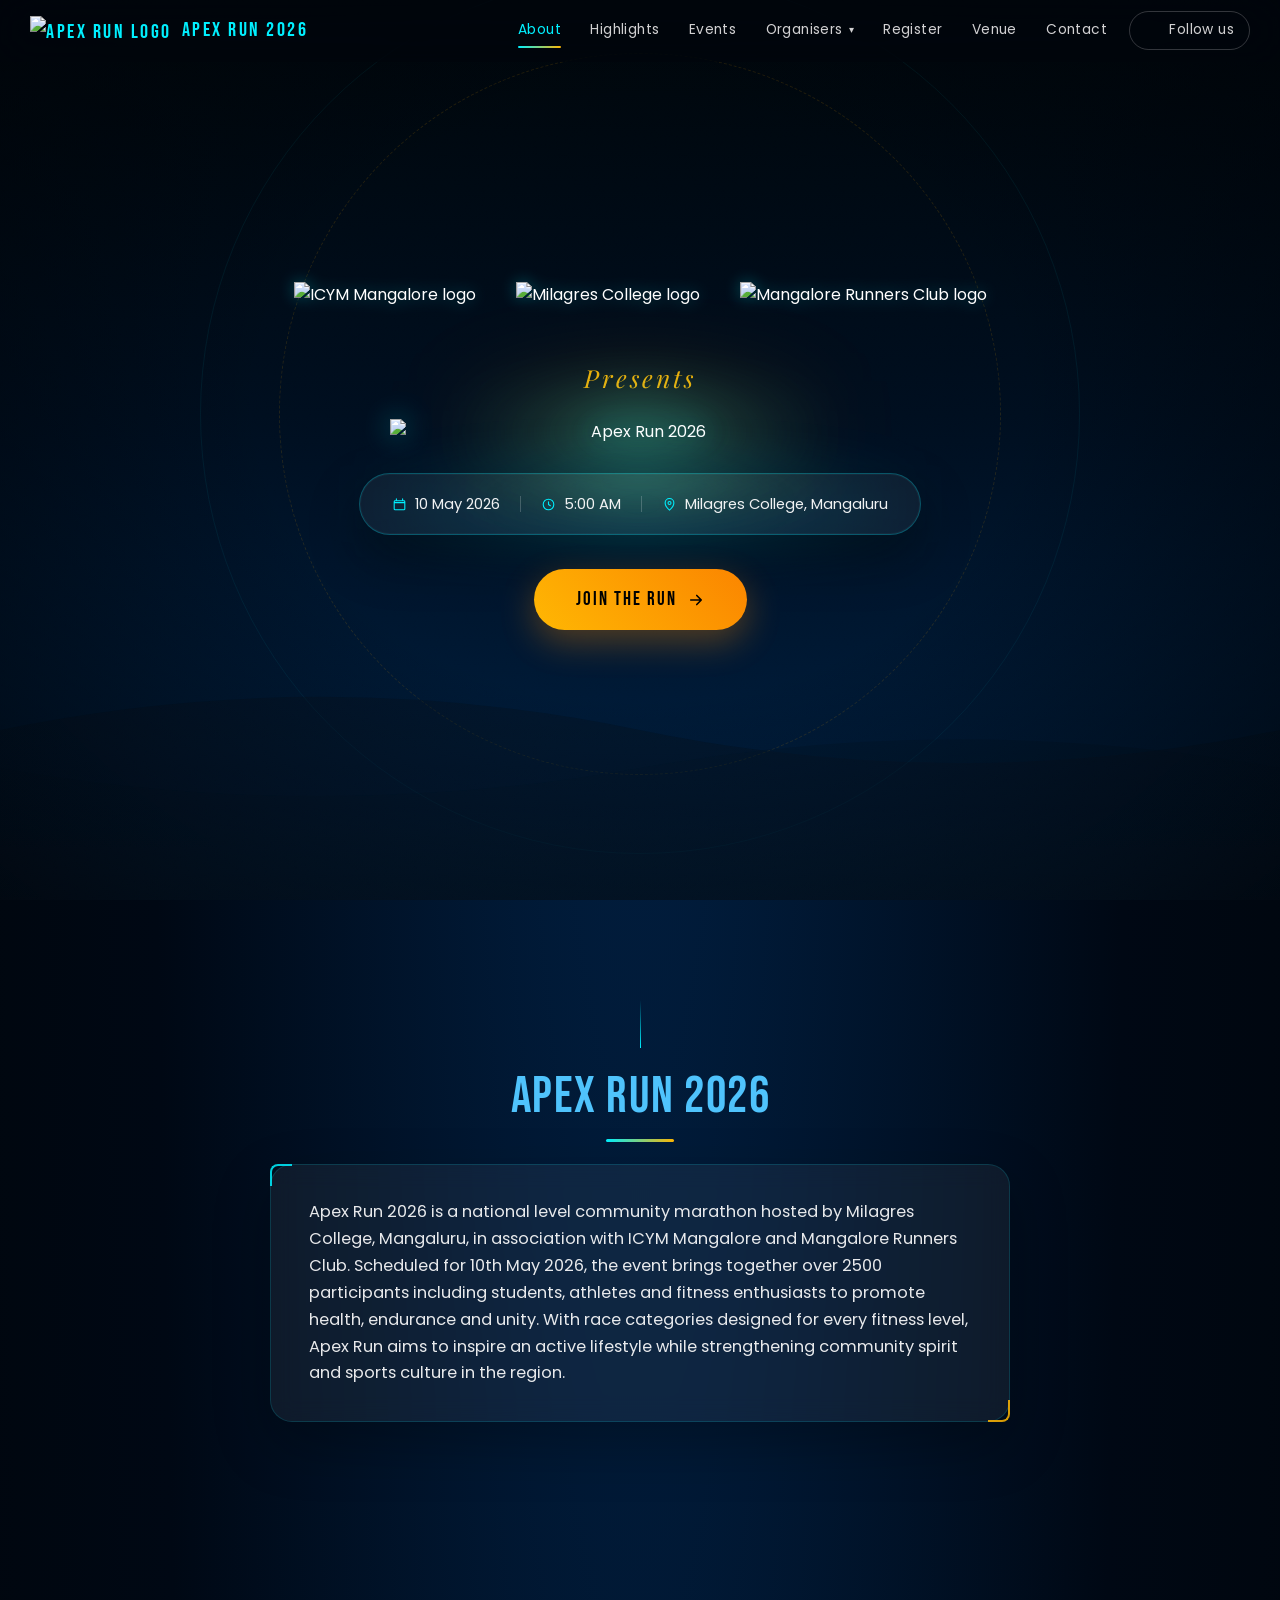
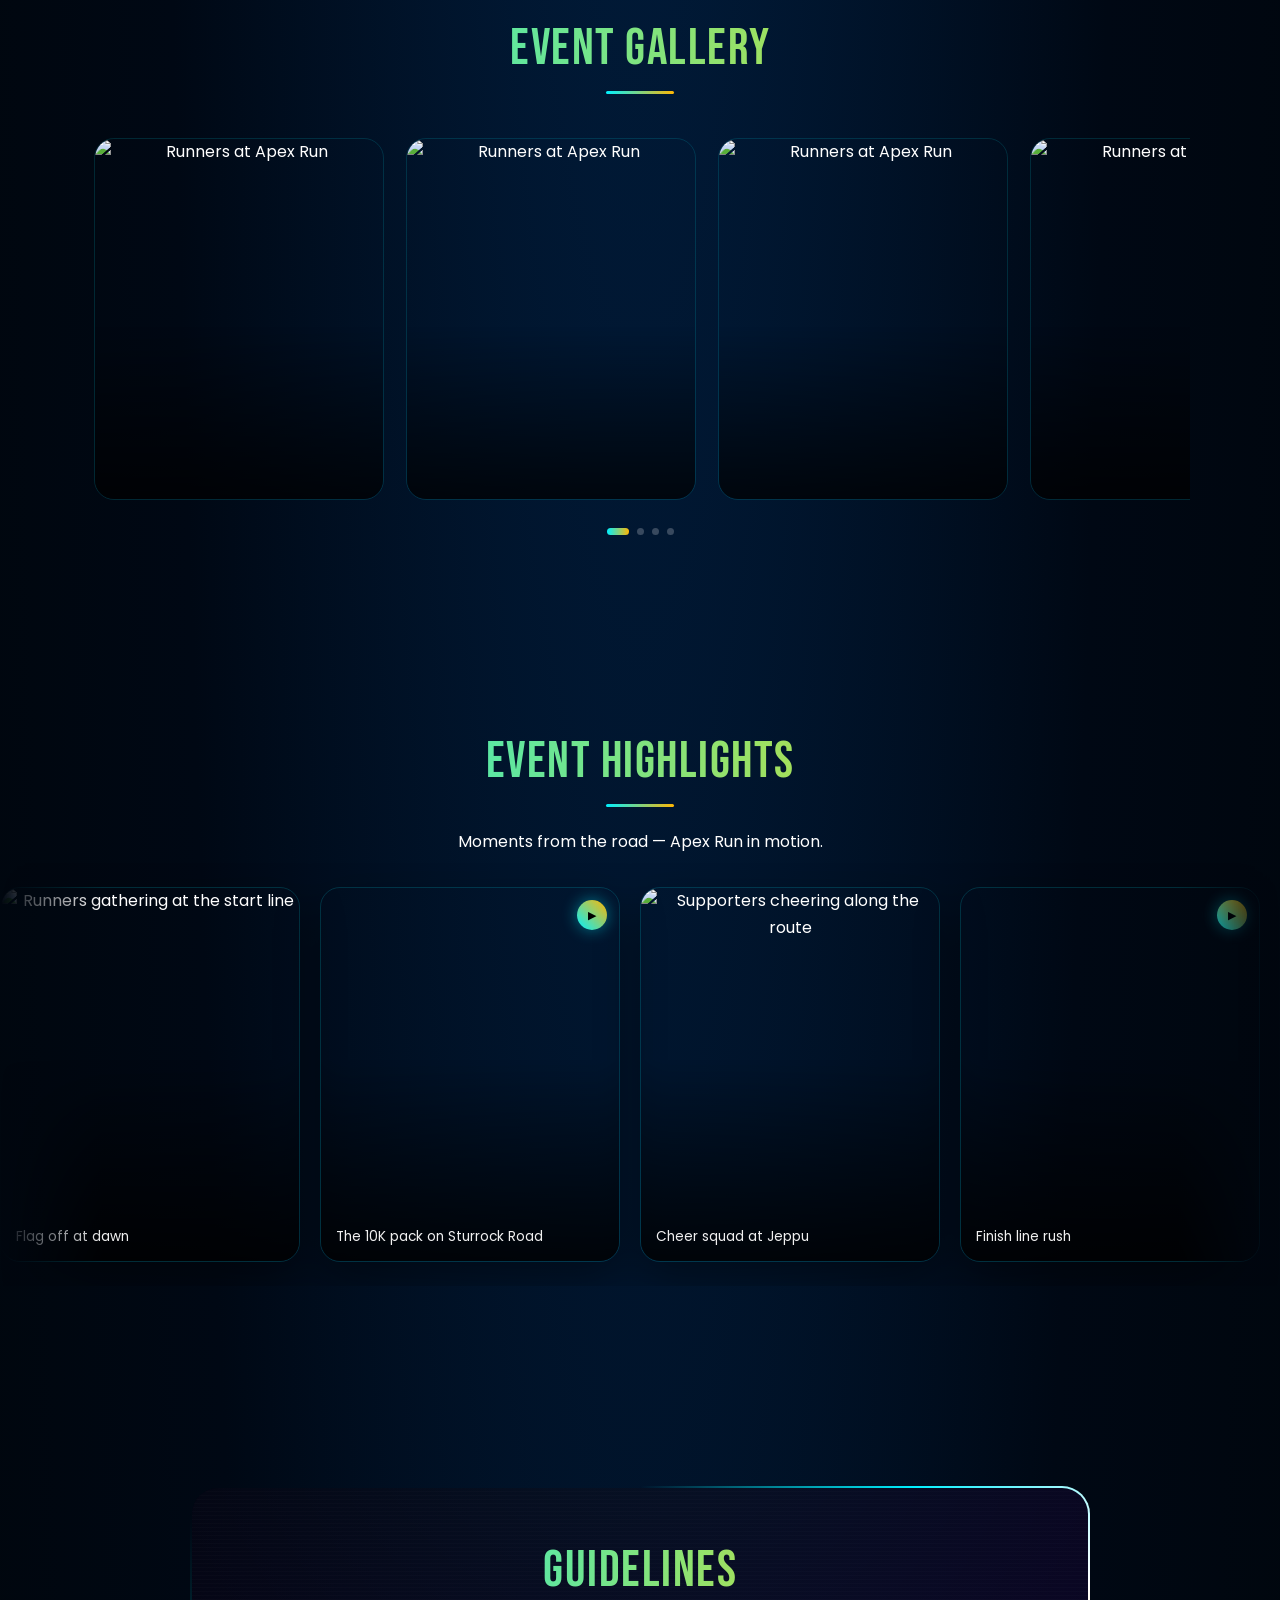
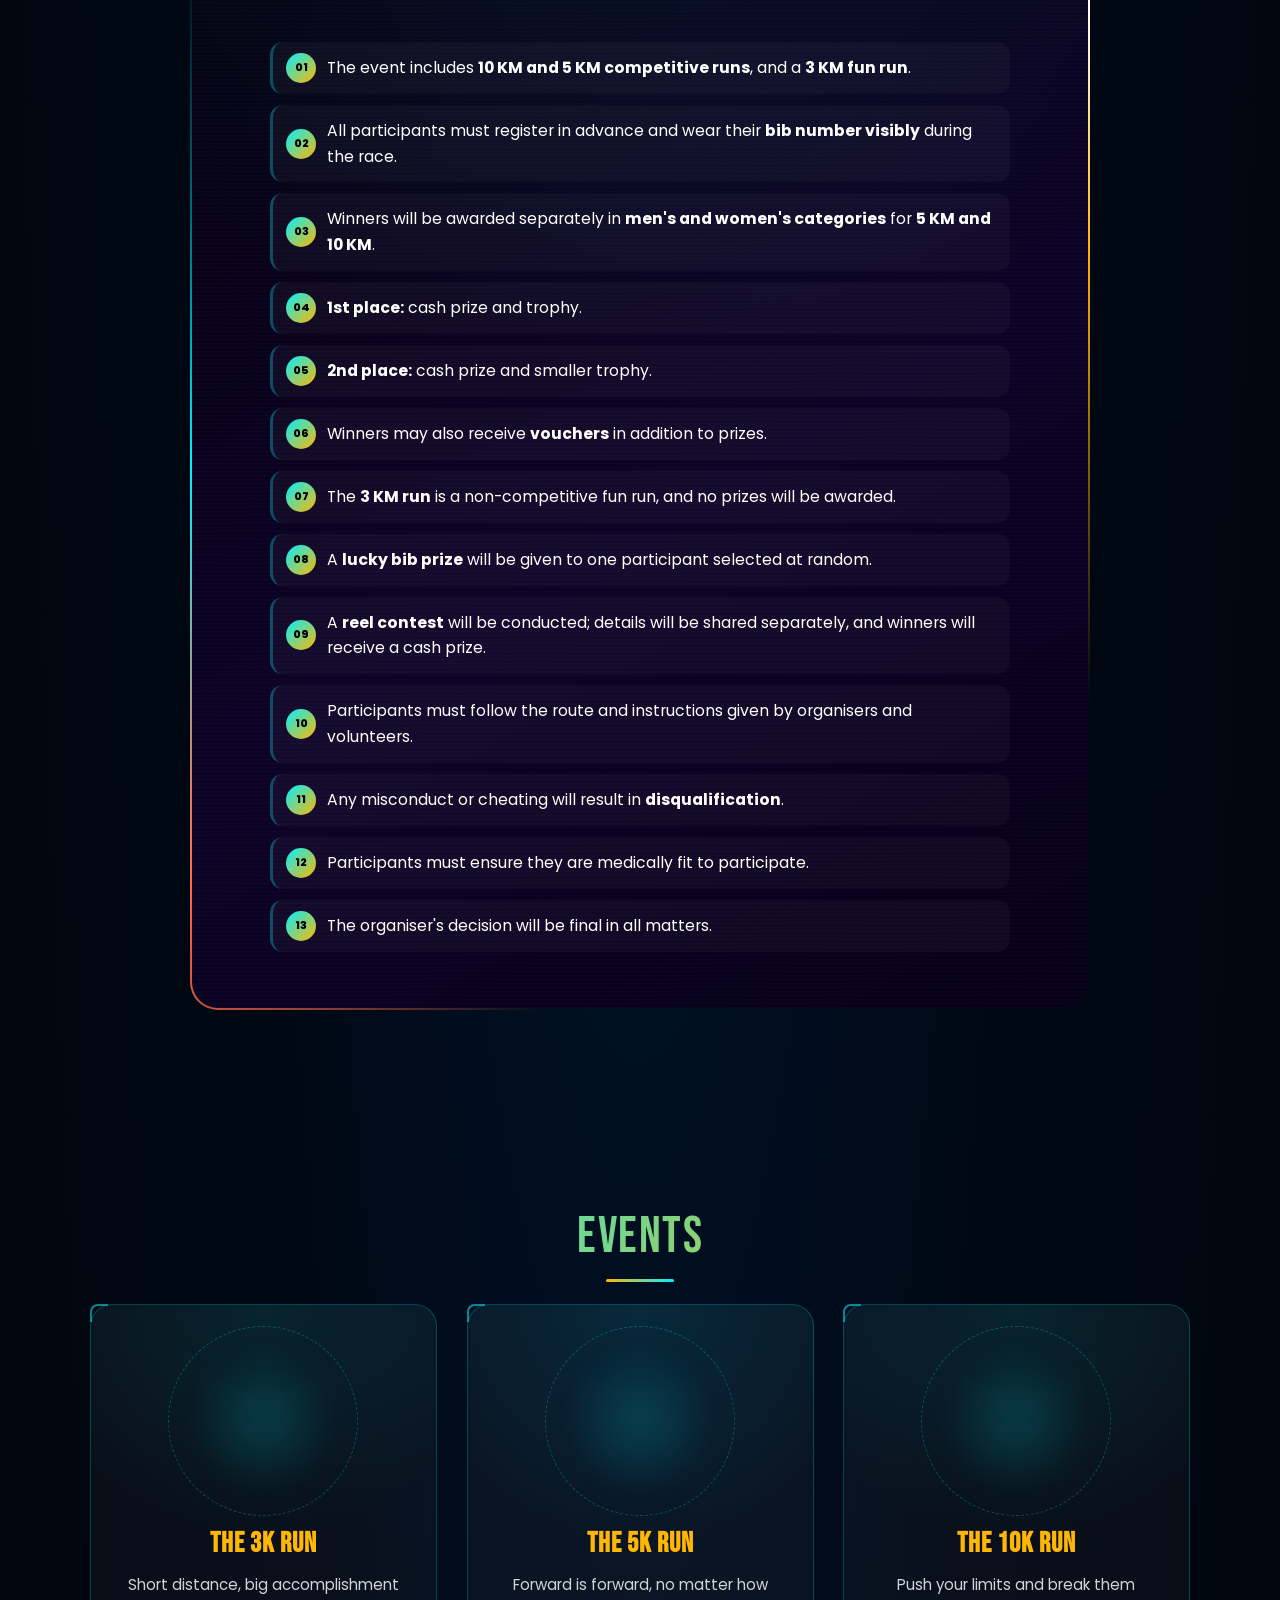
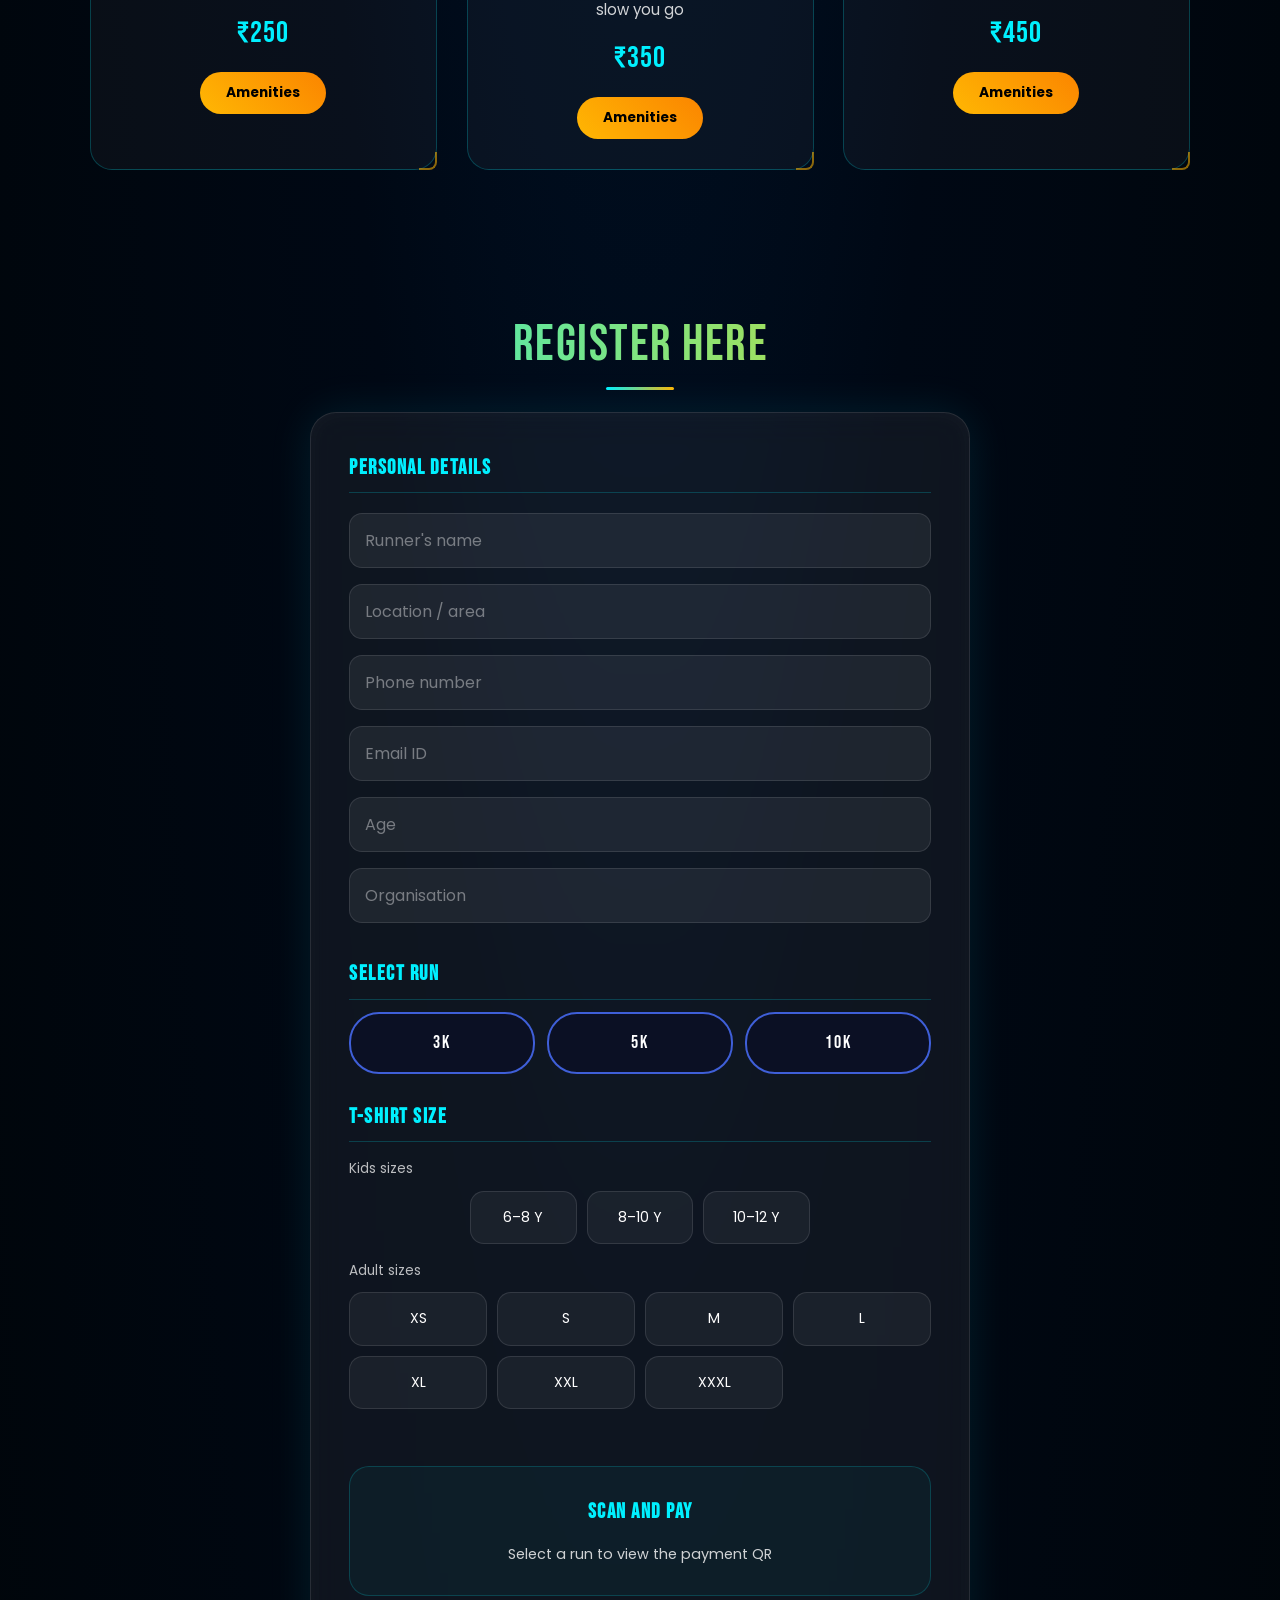
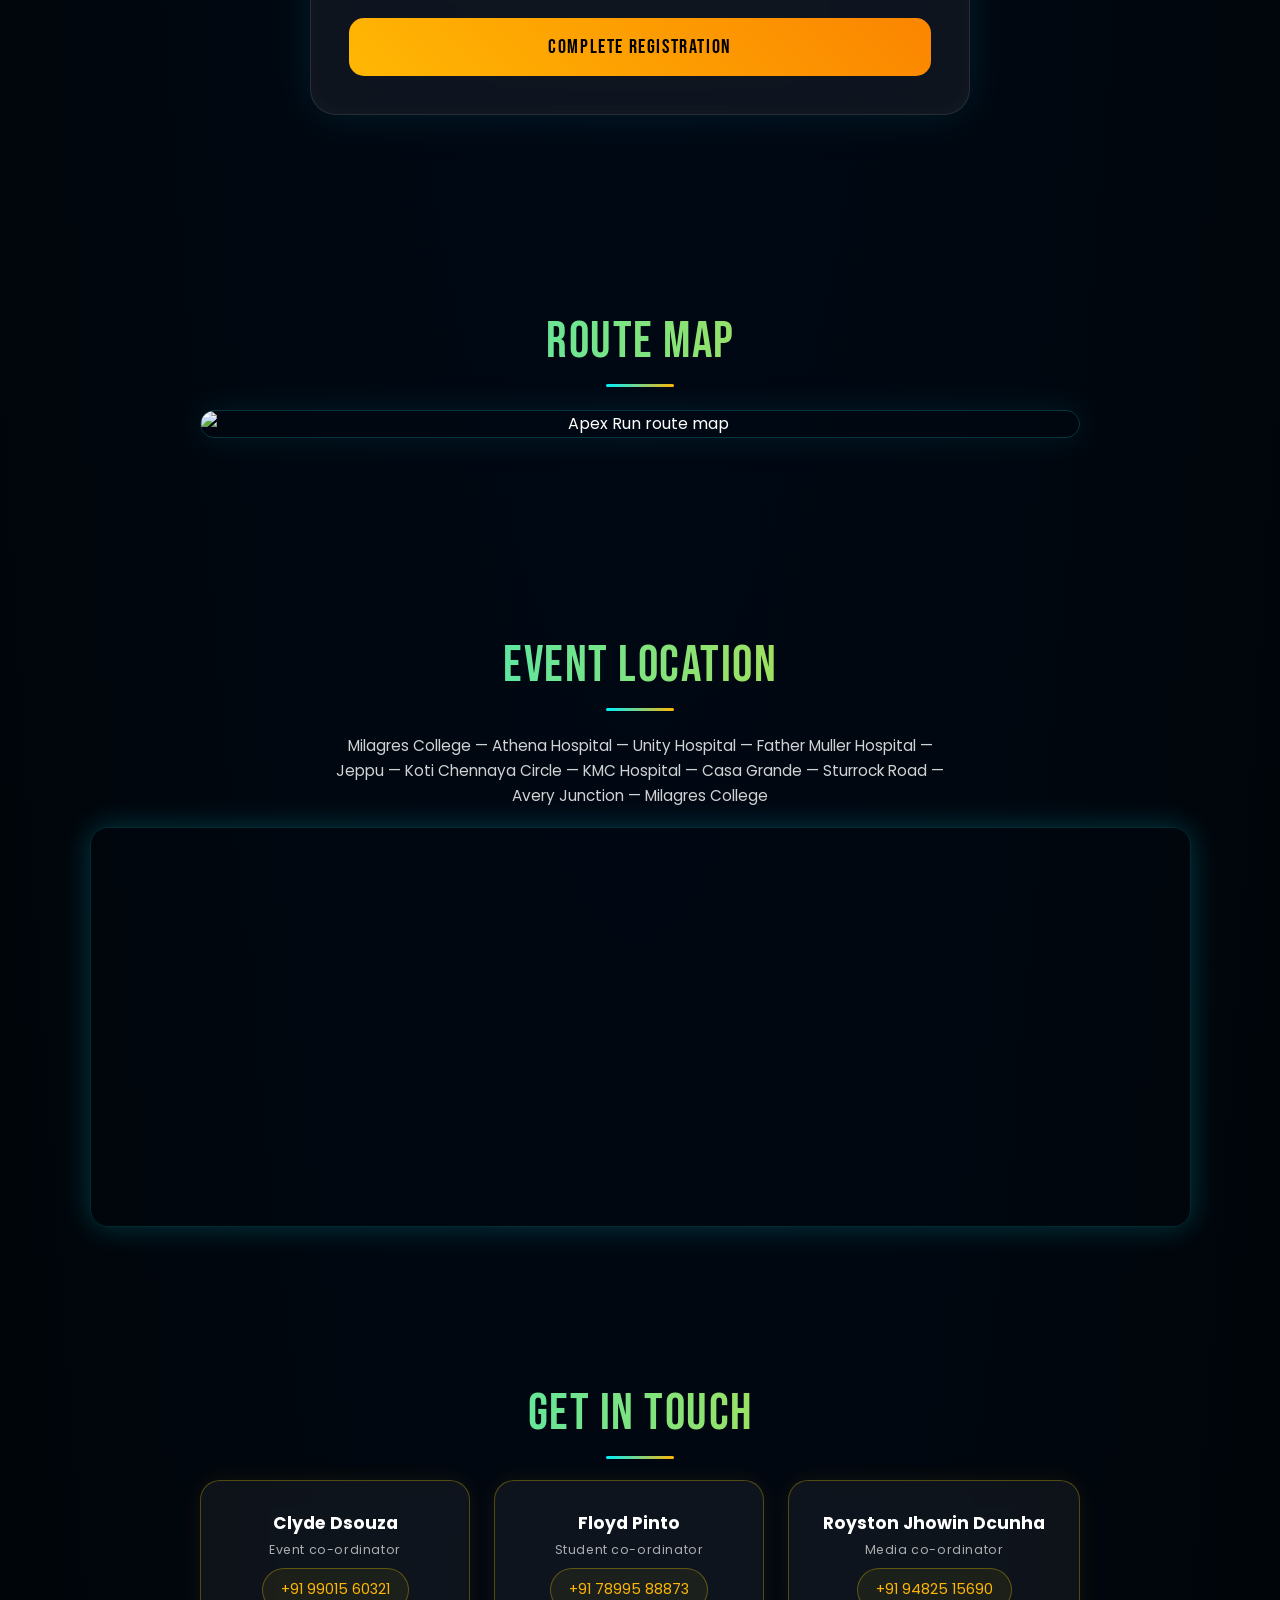
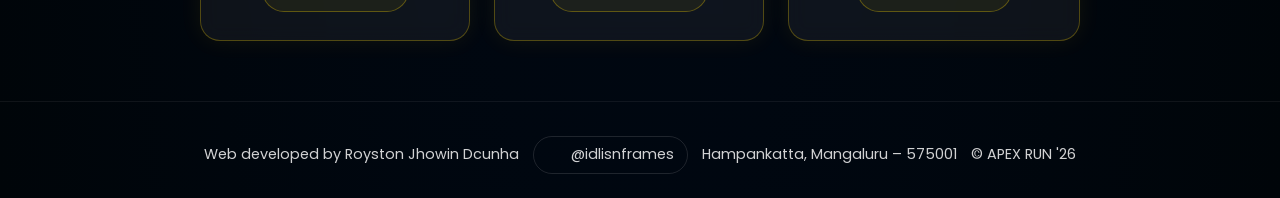
==== commit 394382ef: "Remove scroll cue from header Removed the scroll cue element from the header." ====
--- a/index.html
+++ b/index.html
@@ -164,10 +164,6 @@
         </a>
     </div>
 
-    <div class="scroll-cue" aria-hidden="true">
-        <span class="scroll-cue-line"></span>
-        <span class="scroll-cue-text">Scroll</span>
-    </div>
 </header>
 
 <!-- ============================
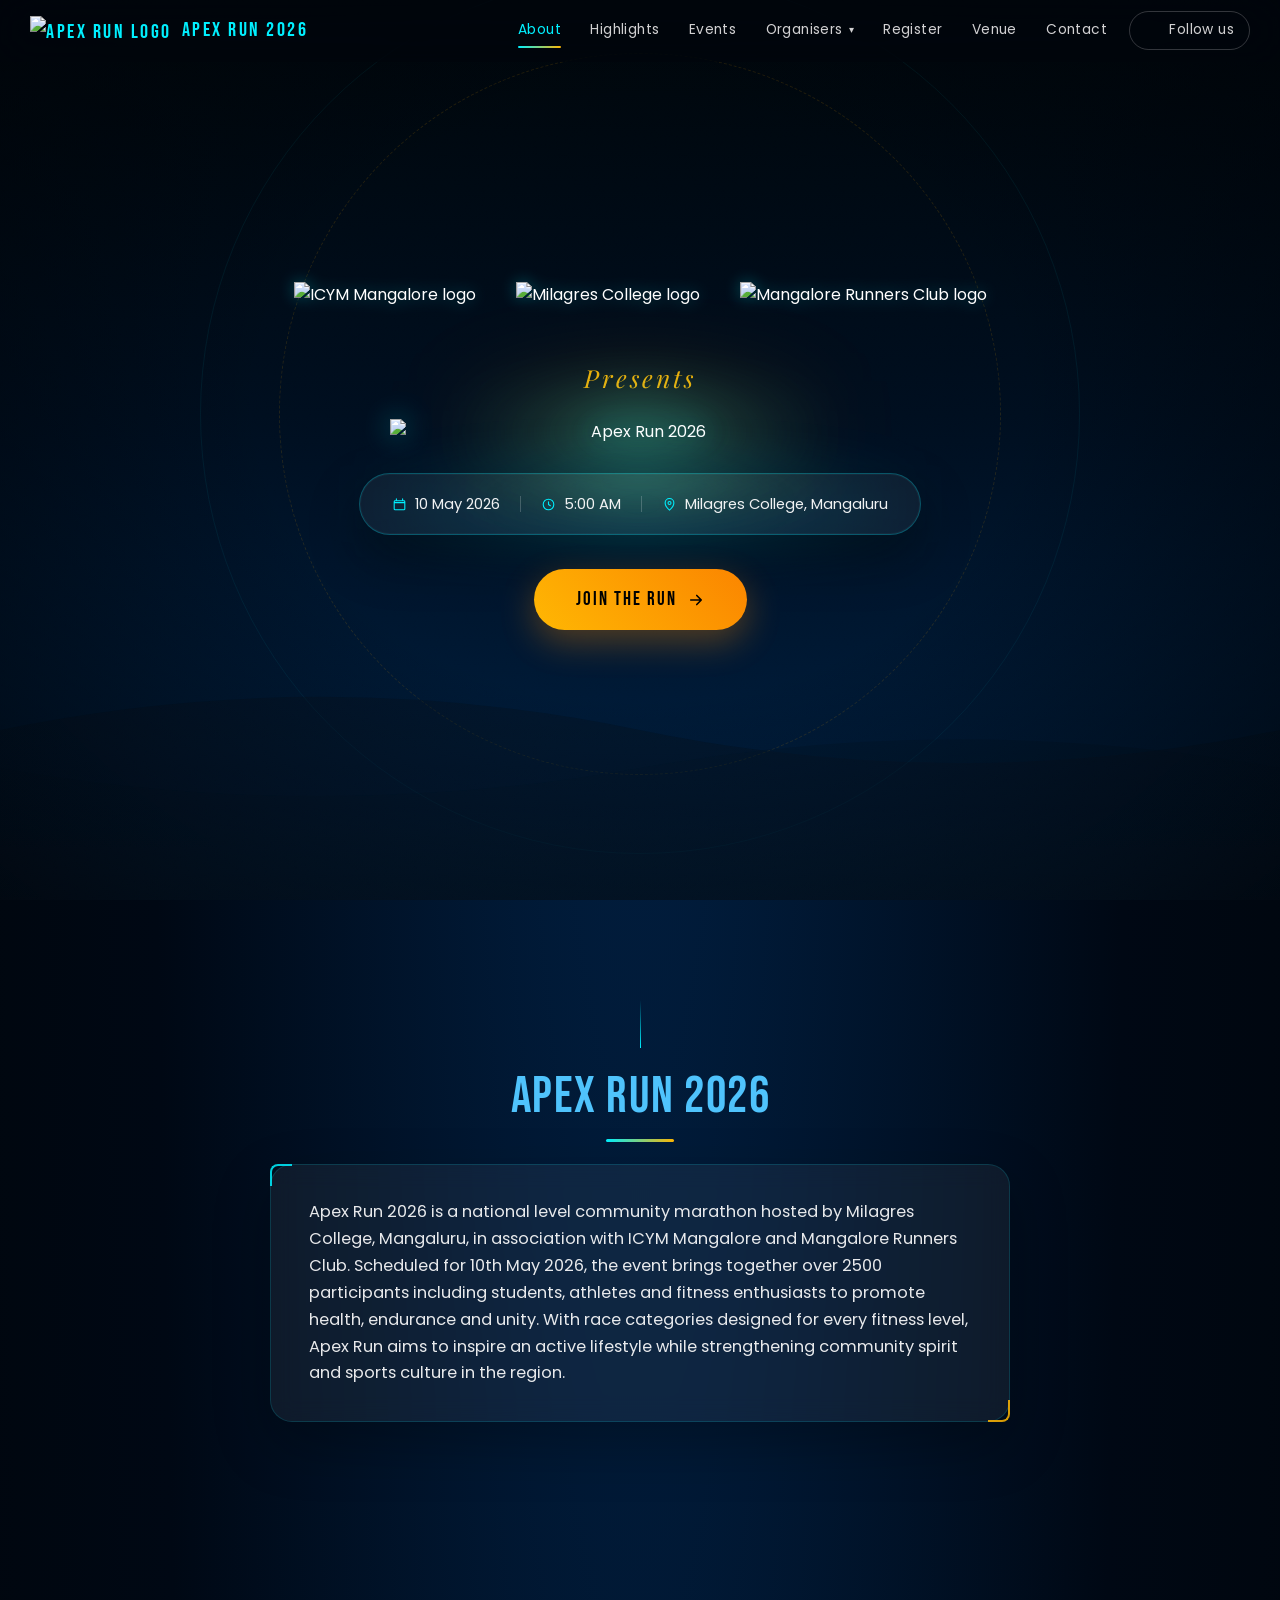
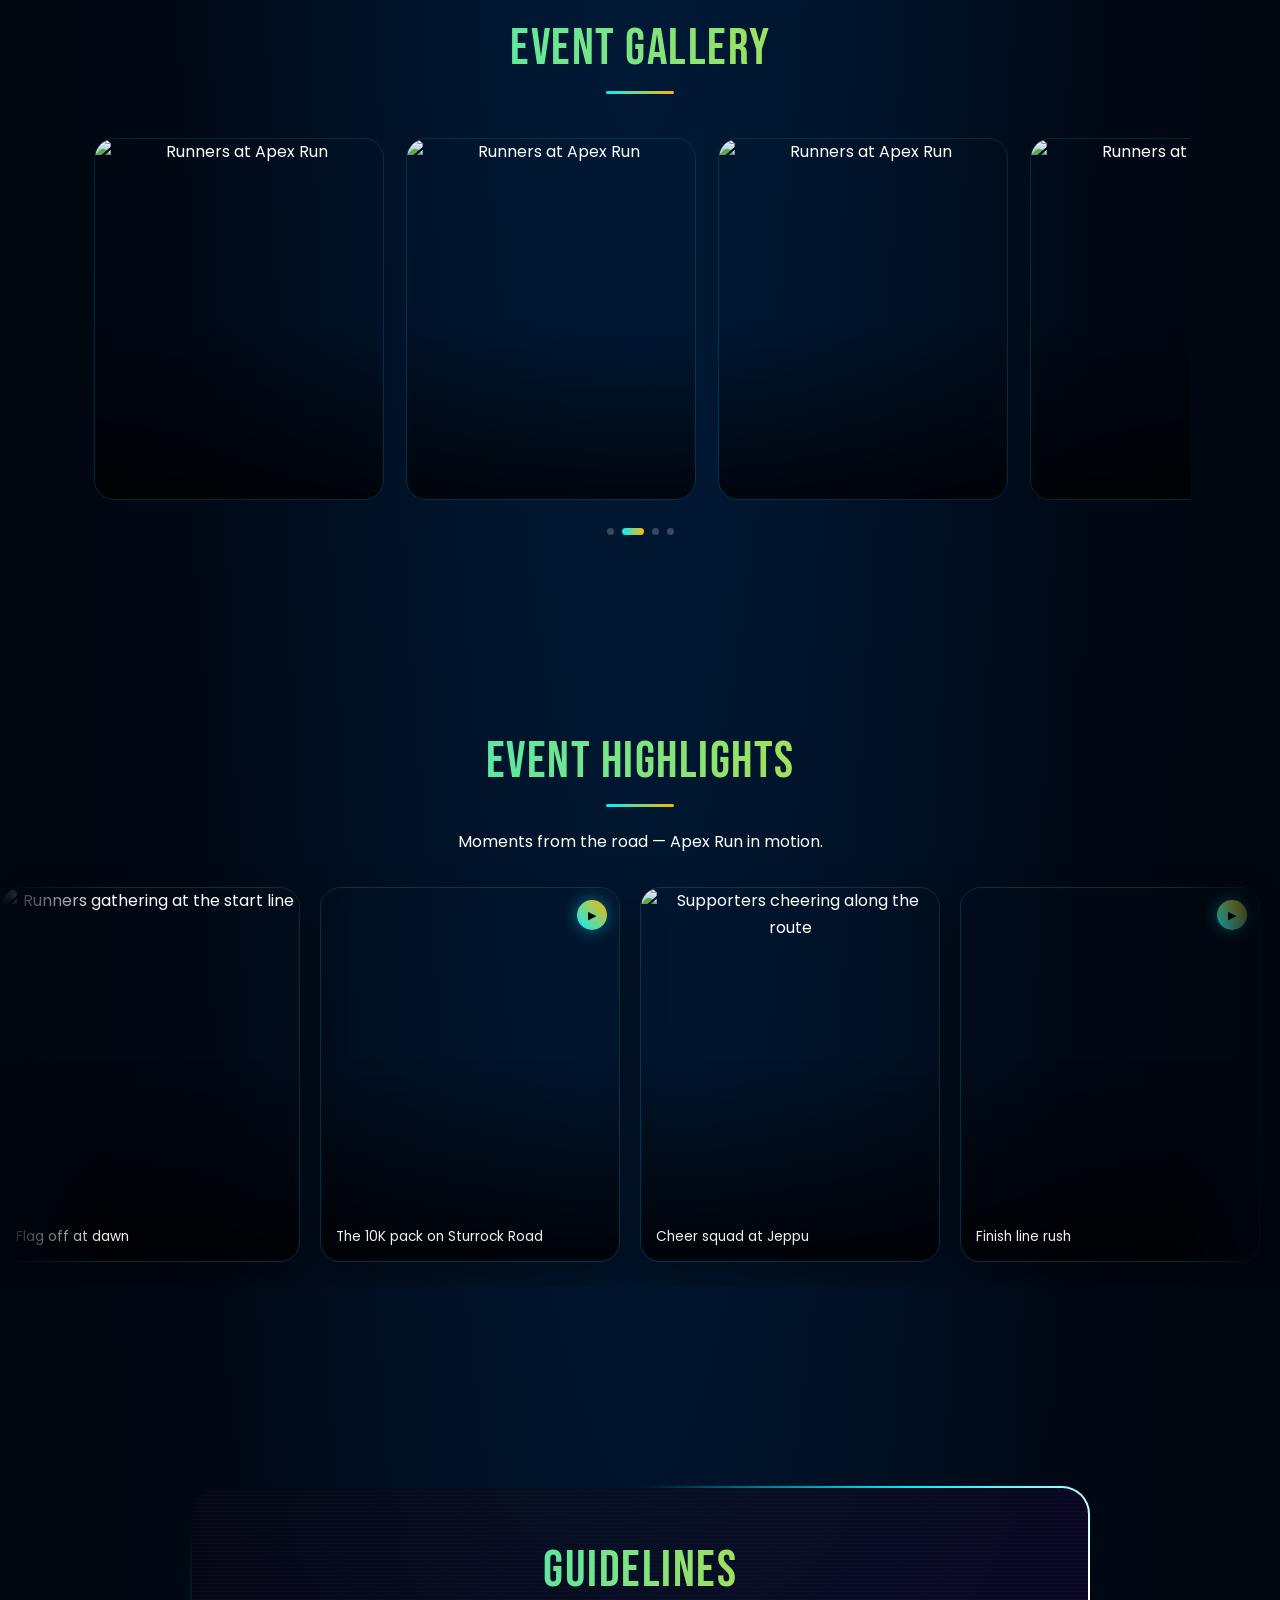
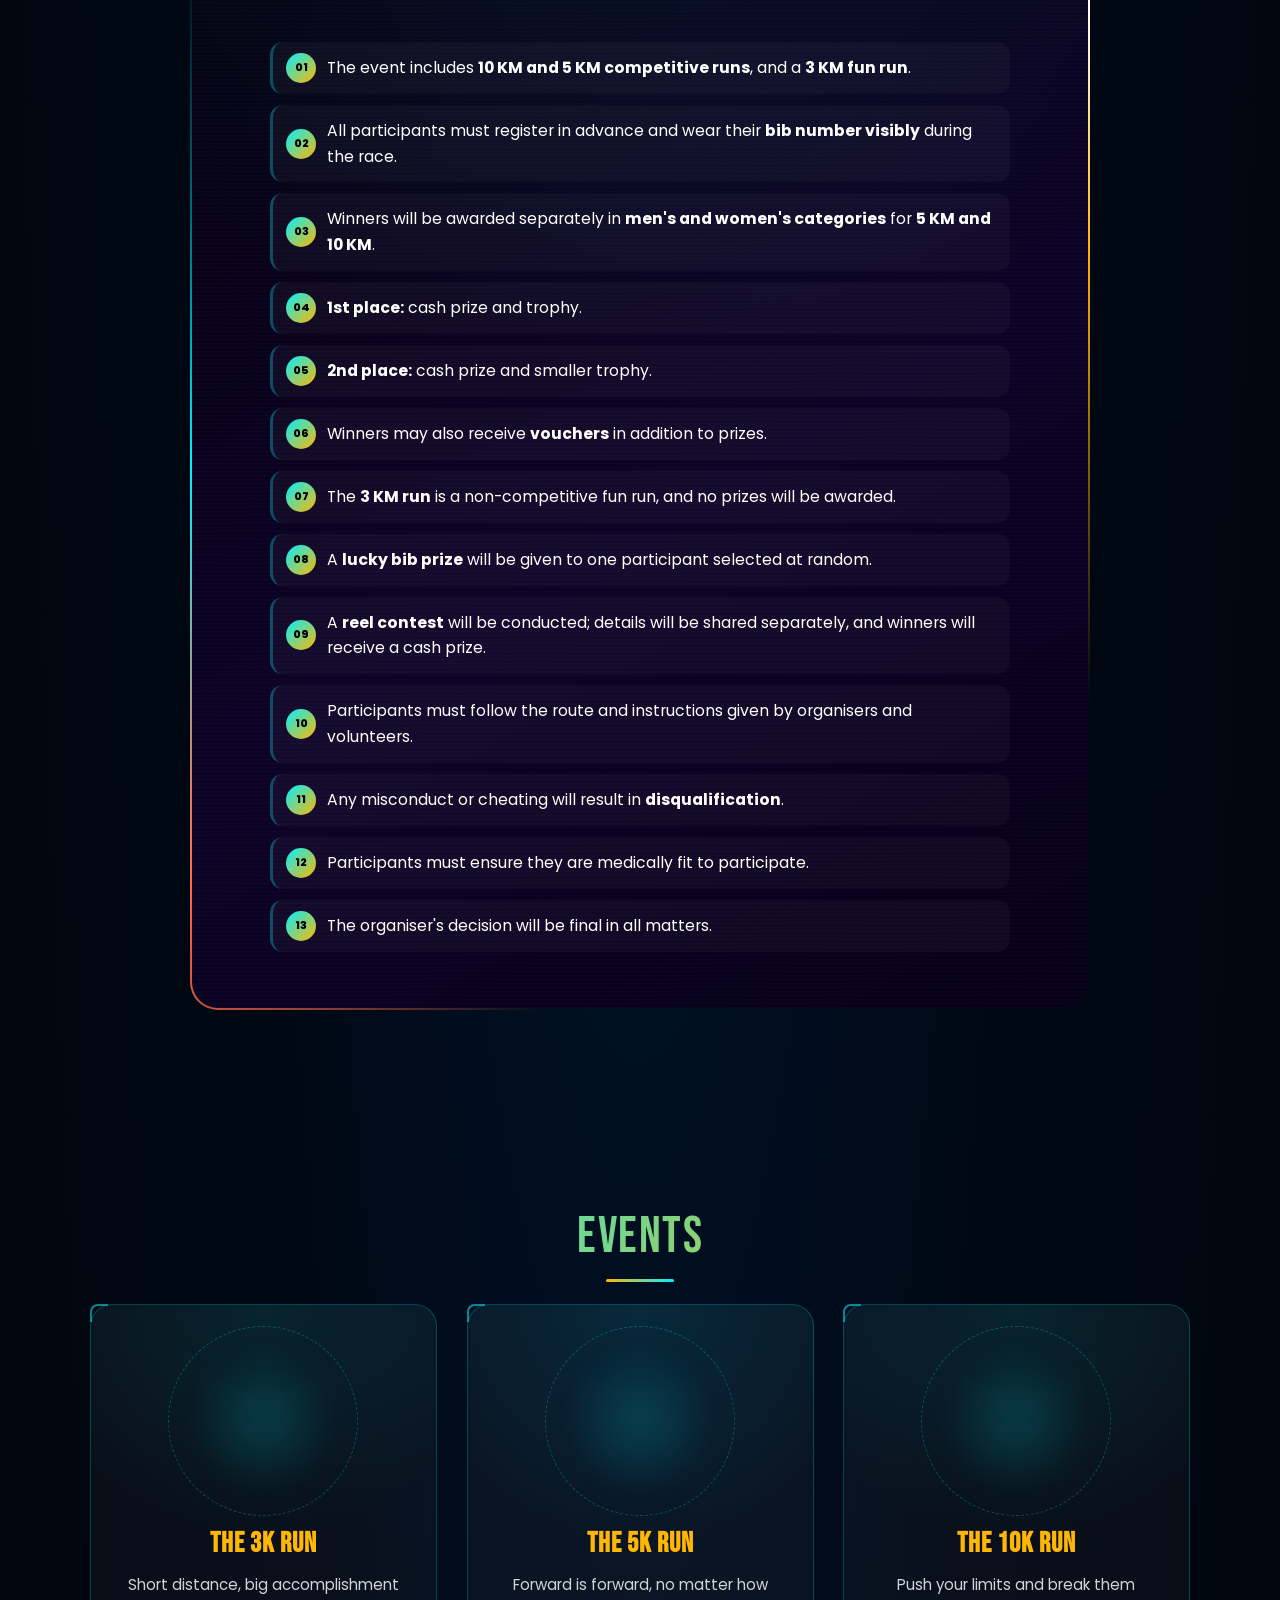
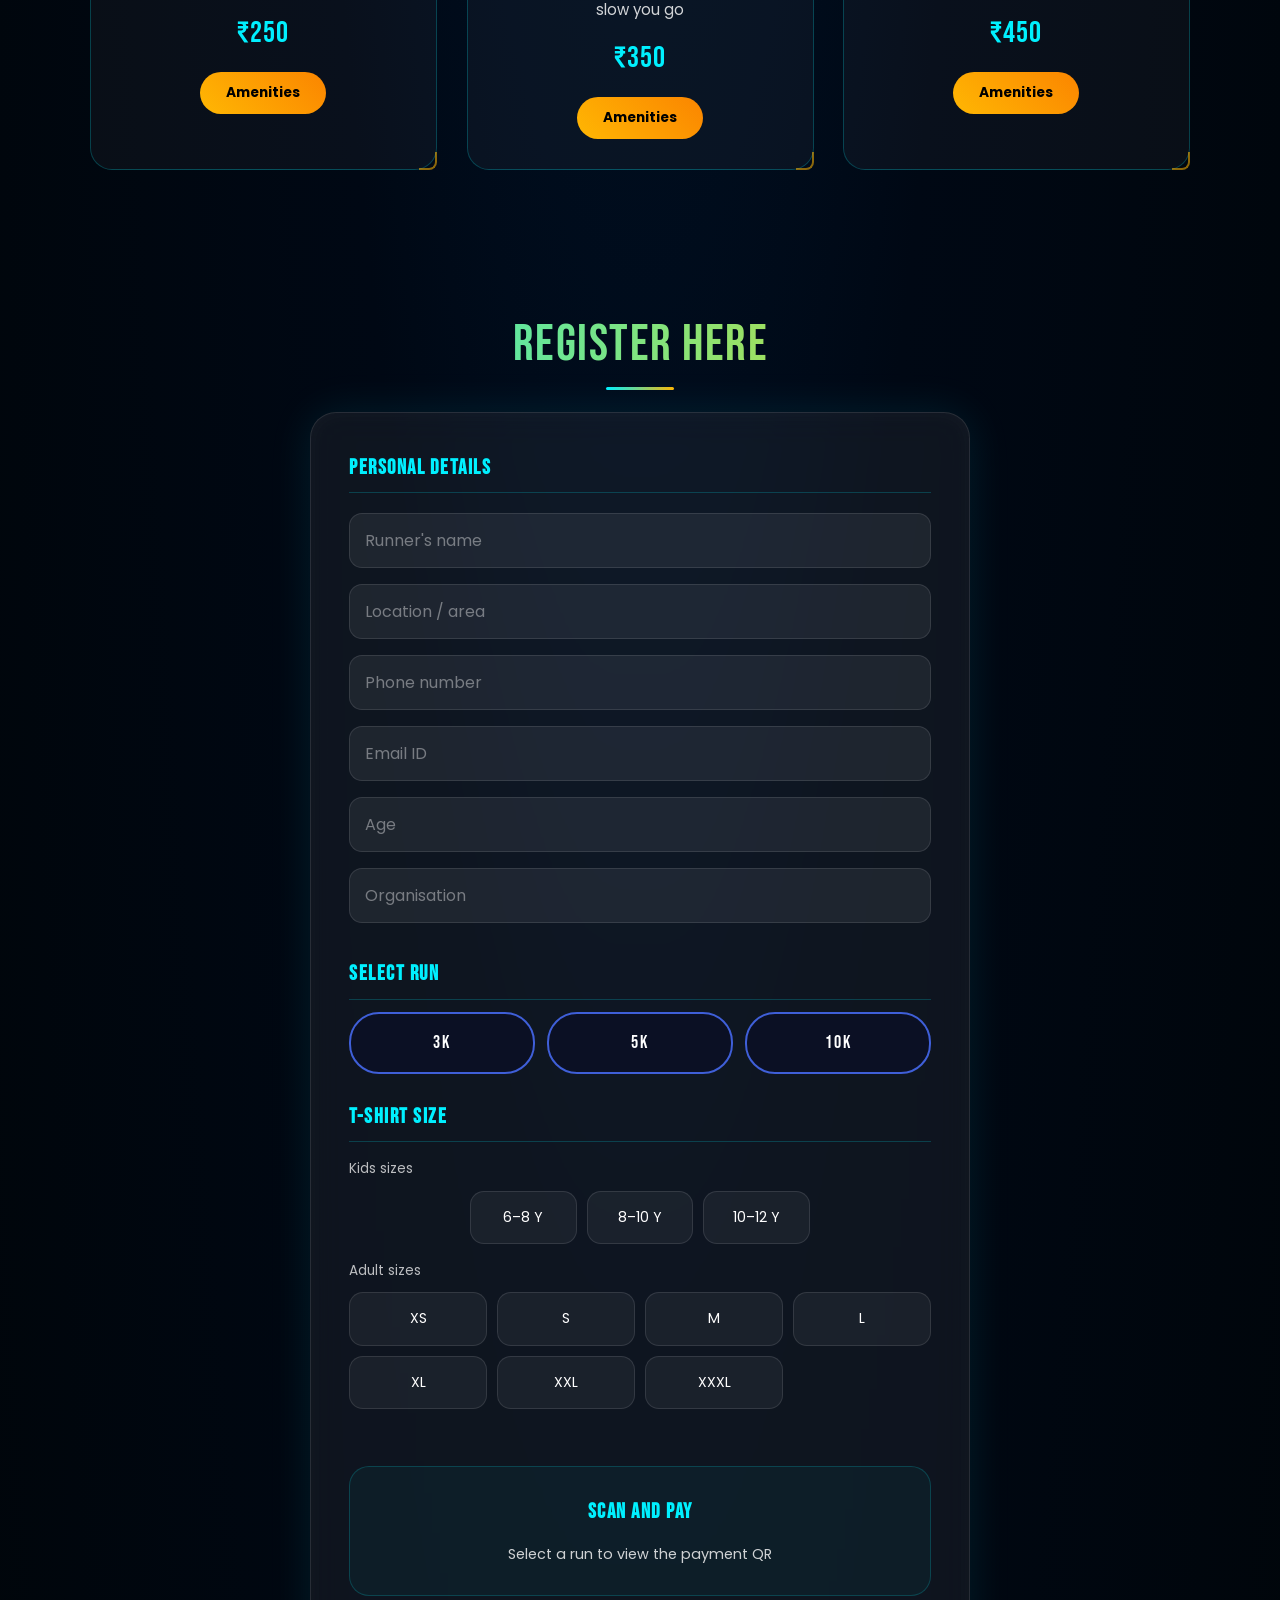
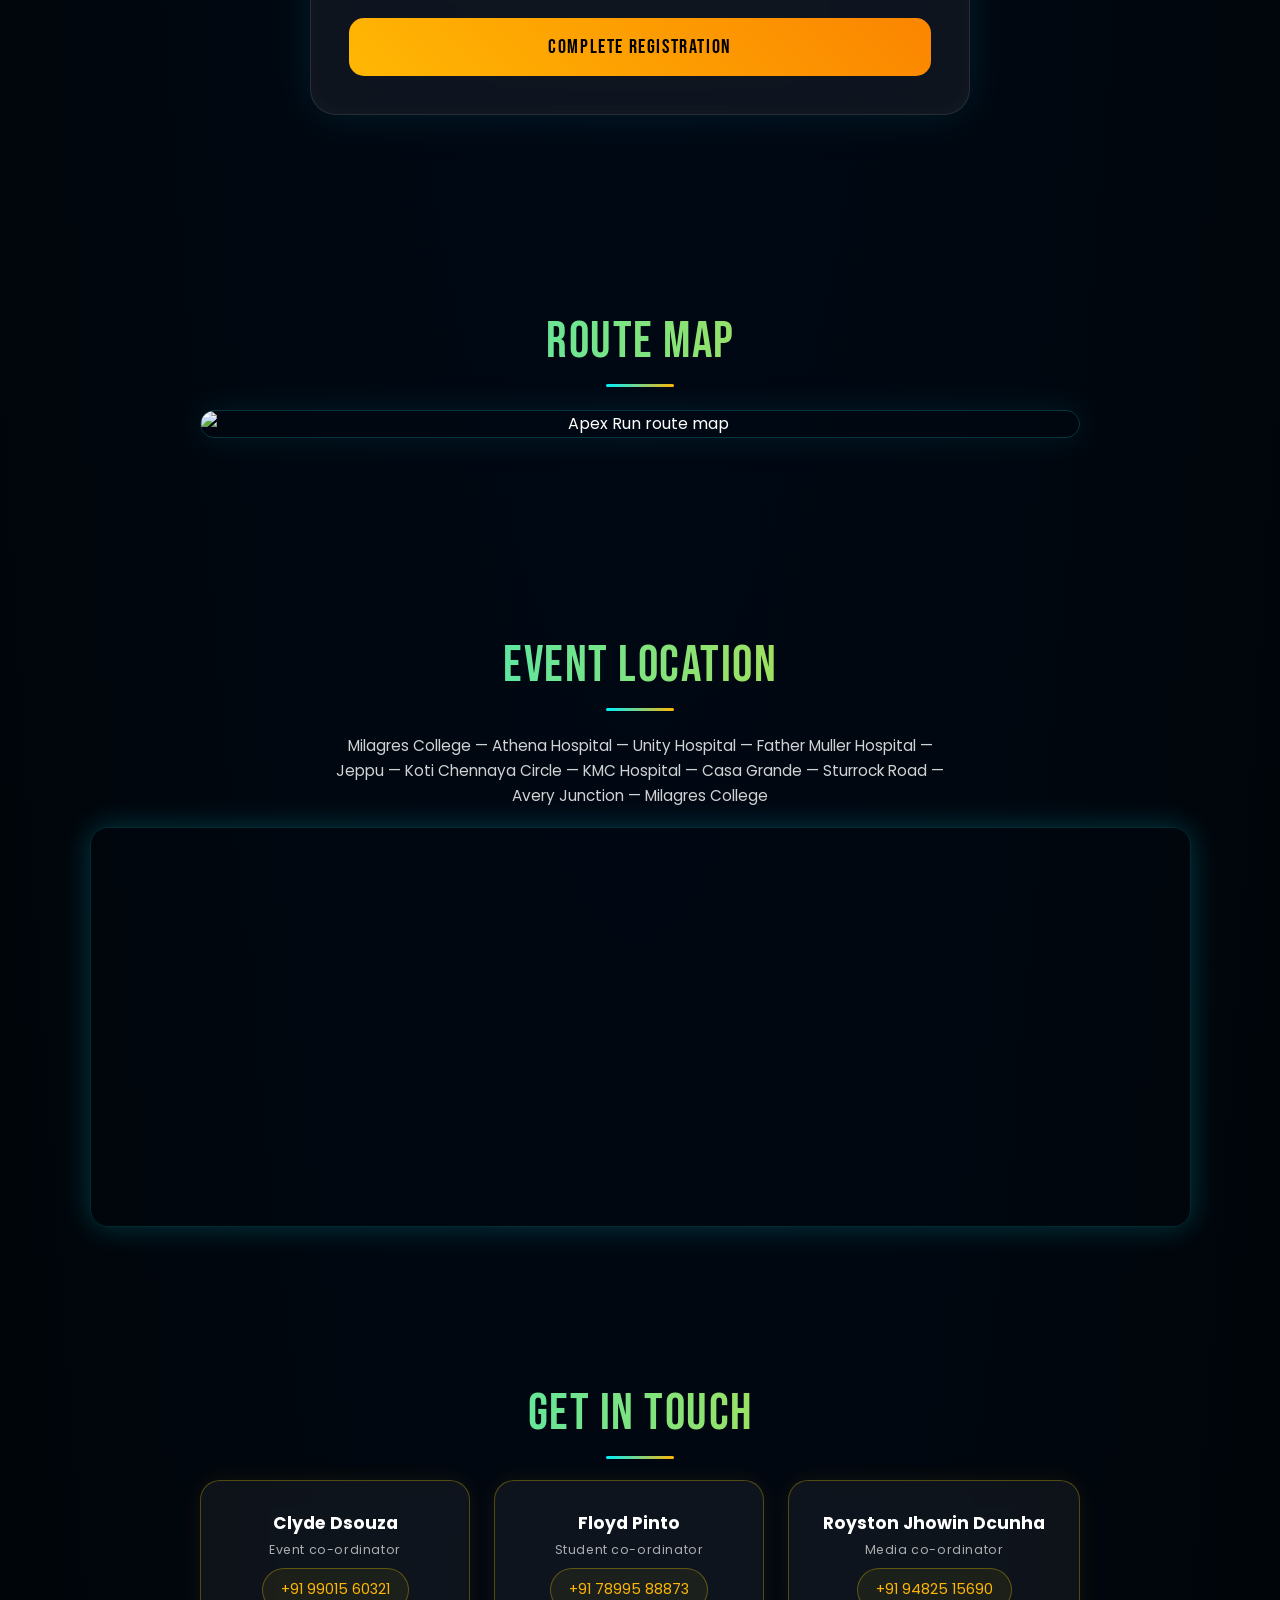
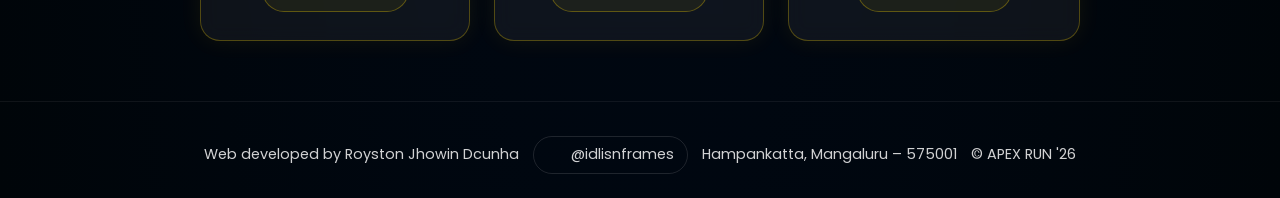
==== commit a5f4171f: "Enhance SEO with meta tags and lazy loading Added Open Graph and Twitter meta tags for better sharin" ====
--- a/index.html
+++ b/index.html
@@ -6,6 +6,14 @@
 <meta name="viewport" content="width=device-width, initial-scale=1.0, viewport-fit=cover">
 <meta name="theme-color" content="#000814">
 <meta name="description" content="APEX RUN 2026 — a national level marathon hosted by Milagres College, Mangaluru. 10th May 2026, 5:00 AM. 3K, 5K & 10K runs.">
+
+<!-- Link previews (WhatsApp, Instagram, X) -->
+<meta property="og:title" content="APEX RUN 2026 | Milagres College, Mangaluru">
+<meta property="og:description" content="National level marathon. 10 May 2026, 5:00 AM. 3K, 5K & 10K.">
+<meta property="og:image" content="https://apexrun2026.in/Apex-run.PNG">
+<meta property="og:url" content="https://apexrun2026.in">
+<meta property="og:type" content="website">
+<meta name="twitter:card" content="summary_large_image">
 
 <link rel="preconnect" href="https://fonts.googleapis.com">
 <link rel="preconnect" href="https://fonts.gstatic.com" crossorigin>
@@ -102,7 +110,7 @@
 
     <div class="hero-bg" aria-hidden="true" id="heroBg">
         <div class="hero-sky"></div>
-       
+
         <canvas id="heroCanvas"></canvas>
 
         <svg class="hero-mist" viewBox="0 0 1600 400" preserveAspectRatio="none">
@@ -186,10 +194,10 @@
   <h2 class="gradient-heading reveal" data-reveal="draw">EVENT GALLERY</h2>
 
   <div class="album-scroll" id="albumScroll">
-    <div class="album-item"><img src="img3.jpeg" alt="Runners at Apex Run"></div>
-    <div class="album-item"><img src="img1.jpeg" alt="Runners at Apex Run"></div>
-    <div class="album-item"><img src="img2.jpeg" alt="Runners at Apex Run"></div>
-    <div class="album-item"><img src="img4.jpeg" alt="Runners at Apex Run"></div>
+    <div class="album-item"><img src="img3.jpeg" alt="Runners at Apex Run" loading="lazy"></div>
+    <div class="album-item"><img src="img1.jpeg" alt="Runners at Apex Run" loading="lazy"></div>
+    <div class="album-item"><img src="img2.jpeg" alt="Runners at Apex Run" loading="lazy"></div>
+    <div class="album-item"><img src="img4.jpeg" alt="Runners at Apex Run" loading="lazy"></div>
     <!-- ADD MORE GALLERY ITEMS HERE -->
   </div>
 
@@ -426,7 +434,7 @@
 <section class="roadmap-section">
   <h2 class="gradient-heading reveal" data-reveal="draw">ROUTE MAP</h2>
   <a href="https://maps.app.goo.gl/qbdopUji7XgzrV9k6" class="roadmap-card reveal" data-reveal="scale">
-    <img src="roadmap.PNG" alt="Apex Run route map">
+    <img src="roadmap.PNG" alt="Apex Run route map" loading="lazy">
     <div class="roadmap-overlay"><span>View full route</span></div>
   </a>
 </section>
@@ -476,18 +484,6 @@
     <p>© APEX RUN '26</p>
 </footer>
 
-<!-- ============================
-     MOBILE ACTION BAR
-============================ -->
-<div class="mobile-bar" id="mobileBar">
-  <a href="#registration" class="bar-primary">
-    <svg viewBox="0 0 24 24" aria-hidden="true"><path d="M5 12h14M13 6l6 6-6 6"/></svg> Register
-  </a>
-  <a href="tel:+919901560321" class="bar-secondary">
-    <svg viewBox="0 0 24 24" aria-hidden="true"><path d="M6.5 3.5h3l1.5 4-2 1.5a12 12 0 0 0 6 6l1.5-2 4 1.5v3a2 2 0 0 1-2.2 2A17 17 0 0 1 4.5 5.7 2 2 0 0 1 6.5 3.5Z"/></svg> Call
-  </a>
-</div>
-
 <div id="lightbox" class="lightbox">
   <span class="close-btn" role="button" tabindex="0" aria-label="Close image">&times;</span>
   <img class="lightbox-img" src="" alt="">
--- a/style.css
+++ b/style.css
@@ -18,9 +18,8 @@
    14. Route map + venue
    15. Contact + footer
    16. Lightbox
-   17. Mobile action bar
-   18. Organiser sub-pages
-   19. Responsive + reduced motion
+   17. Organiser sub-pages
+   18. Responsive + reduced motion
 ================================================================== */
 
 /* ==============================
@@ -544,6 +543,10 @@
 @media (max-width: 900px) {
   .nav-toggle { display: flex; }
 
+  /* the wordmark sits above the sheet, so hide it while the sheet is open */
+  .logo { transition: opacity 0.25s ease; }
+  body.nav-open .logo { opacity: 0; pointer-events: none; }
+
   .nav-menu {
     position: fixed;
     inset: 0 0 0 auto;
@@ -554,7 +557,7 @@
     align-items: stretch;
     justify-content: flex-start;
     gap: 0;
-    padding: calc(var(--nav-h) + 26px) 26px 40px;
+    padding: calc(var(--nav-h) + env(safe-area-inset-top) + 26px) 26px 40px;
     background:
       radial-gradient(120% 60% at 100% 0%, rgba(0,240,255,0.10), transparent 60%),
       linear-gradient(165deg, #00182e, #000509 78%);
@@ -625,6 +628,7 @@
     position: static;
     display: block;
     min-width: 0;
+    left: auto;
     height: 0;              /* JS animates this to scrollHeight */
     padding: 0;
     margin: 0;
@@ -640,7 +644,13 @@
 
   .nav-dropdown-menu::before { display: none; }
 
-  .nav-dropdown.is-open .nav-dropdown-menu { opacity: 1; }
+  /* must repeat transform here: the desktop .nav-dropdown.is-open rule
+     outranks the plain .nav-dropdown-menu selector above and would
+     otherwise shift the open panel off-screen by half its width */
+  .nav-dropdown.is-open .nav-dropdown-menu {
+    opacity: 1;
+    transform: none;
+  }
 
   /* hairline spine connecting the sub-items */
   .nav-dropdown-menu > .nav-dropdown-inner {
@@ -721,57 +731,6 @@
   to   { background-position: 0% 34%; }
 }
 
-/* Sun cresting the horizon */
-.hero-sun {
-  position: absolute;
-  left: 50%;
-  bottom: 6%;
-  width: clamp(200px, 42vw, 380px);
-  aspect-ratio: 1;
-  translate: -50% 0;
-  border-radius: 50%;
-  background: radial-gradient(circle, rgba(255,214,150,0.95), rgba(255,140,80,0.5) 46%, transparent 72%);
-  filter: blur(3px);
-  animation: sunPulse 7s ease-in-out infinite;
-}
-
-@keyframes sunPulse {
-  0%, 100% { opacity: 0.7;  transform: scale(1); }
-  50%      { opacity: 1;    transform: scale(1.07); }
-}
-
-/* --- 3D receding road: the depth cue that makes the hero feel filmic --- */
-.hero-road {
-  position: absolute;
-  left: -20%;
-  right: -20%;
-  bottom: -2%;
-  height: 46%;
-  z-index: 2;
-  perspective: 340px;
-  perspective-origin: 50% 0%;
-  overflow: hidden;
-  opacity: 0.5;
-  mask-image: linear-gradient(180deg, transparent, #000 42%, #000 88%, transparent);
-  -webkit-mask-image: linear-gradient(180deg, transparent, #000 42%, #000 88%, transparent);
-}
-
-.hero-road-plane {
-  position: absolute;
-  inset: -60% 0 0;
-  transform: rotateX(74deg);
-  transform-origin: 50% 100%;
-  background-image:
-    repeating-linear-gradient(90deg, rgba(0,240,255,0.30) 0 1px, transparent 1px 92px),
-    repeating-linear-gradient(0deg,  rgba(255,183,3,0.22) 0 2px, transparent 2px 100px);
-  animation: roadRush 2.6s linear infinite;
-}
-
-@keyframes roadRush {
-  from { background-position: 0 0, 0 0; }
-  to   { background-position: 0 0, 0 100px; }
-}
-
 #heroCanvas {
   position: absolute;
   inset: 0;
@@ -817,7 +776,6 @@
   border: 1px solid rgba(0,240,255,0.12);
 }
 
-.orbit-1 { inset: 20%; animation: spin 44s linear infinite; }
 .orbit-2 { inset: 9%;  animation: spinBack 66s linear infinite; border-style: dashed; border-color: rgba(255,183,3,0.13); }
 .orbit-3 { inset: 0;   animation: orbitPulse 7s ease-in-out infinite; border-color: rgba(0,240,255,0.07); }
 
@@ -849,30 +807,6 @@
   12%  { opacity: 0.85; }
   85%  { opacity: 0.45; }
   100% { transform: translate(var(--drift, 24px), -110vh); opacity: 0; }
-}
-
-/* Speed streaks */
-.speed-streaks { position: absolute; inset: 0; z-index: 6; overflow: hidden; mix-blend-mode: screen; pointer-events: none; }
-
-.streak {
-  position: absolute;
-  left: -34%;
-  width: 42%;
-  height: 2px;
-  background: linear-gradient(90deg, transparent, rgba(0,240,255,0.6), transparent);
-  filter: blur(1px);
-  animation: streakRun 3.6s linear infinite;
-}
-
-.s1 { top: 30%; animation-delay: 0s; }
-.s2 { top: 54%; animation-delay: 1.2s; background: linear-gradient(90deg, transparent, rgba(255,183,3,0.55), transparent); }
-.s3 { top: 72%; animation-delay: 2.4s; }
-
-@keyframes streakRun {
-  0%   { transform: translateX(0);    opacity: 0; }
-  12%  { opacity: 1; }
-  88%  { opacity: 1; }
-  100% { transform: translateX(350%); opacity: 0; }
 }
 
 .hero-vignette {
@@ -1144,42 +1078,6 @@
   transition: transform 0.3s ease;
 }
 .hero-cta:hover .hero-cta-arrow { transform: translateX(5px); }
-
-/* Scroll cue */
-.scroll-cue {
-  position: absolute;
-  bottom: 24px; left: 50%;
-  translate: -50% 0;
-  z-index: 9;
-  display: flex;
-  flex-direction: column;
-  align-items: center;
-  gap: 8px;
-  opacity: 0;
-}
-
-body.hero-ready .scroll-cue { animation: cueIn 1s ease forwards 1.4s; }
-@keyframes cueIn { to { opacity: 0.72; } }
-
-.scroll-cue-line {
-  width: 1px;
-  height: 36px;
-  background: linear-gradient(180deg, var(--cyan), transparent);
-  animation: cueMove 1.9s ease-in-out infinite;
-}
-
-@keyframes cueMove {
-  0%   { transform: scaleY(0.25); opacity: 0; }
-  50%  { transform: scaleY(1);    opacity: 1; }
-  100% { transform: scaleY(0.25); opacity: 0; }
-}
-
-.scroll-cue-text {
-  font-size: 0.64rem;
-  letter-spacing: 3px;
-  text-transform: uppercase;
-  opacity: 0.7;
-}
 
 /* Cursor spotlight */
 .cursor-glow {
@@ -2324,63 +2222,7 @@
 .close-btn:hover { background: rgba(255,60,60,0.35); }
 
 /* ==============================
-   17. MOBILE ACTION BAR
-============================== */
-.mobile-bar {
-  position: fixed;
-  left: 12px; right: 12px;
-  bottom: max(12px, env(safe-area-inset-bottom));
-  z-index: 990;
-  display: none;
-  gap: 10px;
-  padding: 9px;
-  border-radius: 22px;
-  background: rgba(0, 8, 20, 0.82);
-  backdrop-filter: blur(18px);
-  -webkit-backdrop-filter: blur(18px);
-  border: 1px solid var(--hairline-cyan);
-  box-shadow: 0 18px 44px rgba(0,0,0,0.55);
-  transform: translateY(150%);
-  transition: transform 0.55s var(--ease);
-}
-
-.mobile-bar.is-visible { transform: translateY(0); }
-
-.mobile-bar a {
-  flex: 1;
-  display: flex;
-  align-items: center;
-  justify-content: center;
-  gap: 7px;
-  padding: 13px 10px;
-  border-radius: 15px;
-  font-size: 0.88rem;
-  font-weight: 600;
-  letter-spacing: 0.4px;
-}
-
-.mobile-bar .bar-primary {
-  background: linear-gradient(45deg, var(--gold), var(--orange));
-  color: #000;
-  box-shadow: 0 6px 20px rgba(255,140,0,0.32);
-}
-
-.mobile-bar .bar-secondary {
-  color: var(--cyan);
-  border: 1px solid rgba(0,240,255,0.3);
-  background: rgba(0,240,255,0.06);
-}
-
-.mobile-bar svg { width: 17px; height: 17px; fill: none; stroke: currentColor; stroke-width: 2; stroke-linecap: round; stroke-linejoin: round; }
-
-@media (max-width: 900px) {
-  .mobile-bar { display: flex; }
-  body { padding-bottom: 78px; }
-  body.nav-open .mobile-bar { transform: translateY(150%); }
-}
-
-/* ==============================
-   18. ORGANISER SUB-PAGES
+   17. ORGANISER SUB-PAGES
 ============================== */
 .org-hero {
   position: relative;
@@ -2462,7 +2304,7 @@
 .org-body p { margin-bottom: 16px; opacity: 0.88; font-size: clamp(0.9rem, 2vw, 1.02rem); }
 
 /* ==============================
-   19. RESPONSIVE
+   18. RESPONSIVE
 ============================== */
 @media (max-width: 640px) {
   .site-header { padding: calc(var(--nav-h) + 24px) 16px 84px; }
@@ -2526,7 +2368,7 @@
   }
 
   .reveal { opacity: 1 !important; transform: none !important; }
-  .bubbles, .hero-embers, .speed-streaks, .hero-road { display: none; }
+  .bubbles, .hero-embers { display: none; }
   .neon-frame-spin { background: linear-gradient(120deg, var(--cyan), var(--gold)); }
   .highlights-track { animation: none; }
   .highlights-marquee { overflow-x: auto; -webkit-overflow-scrolling: touch; }
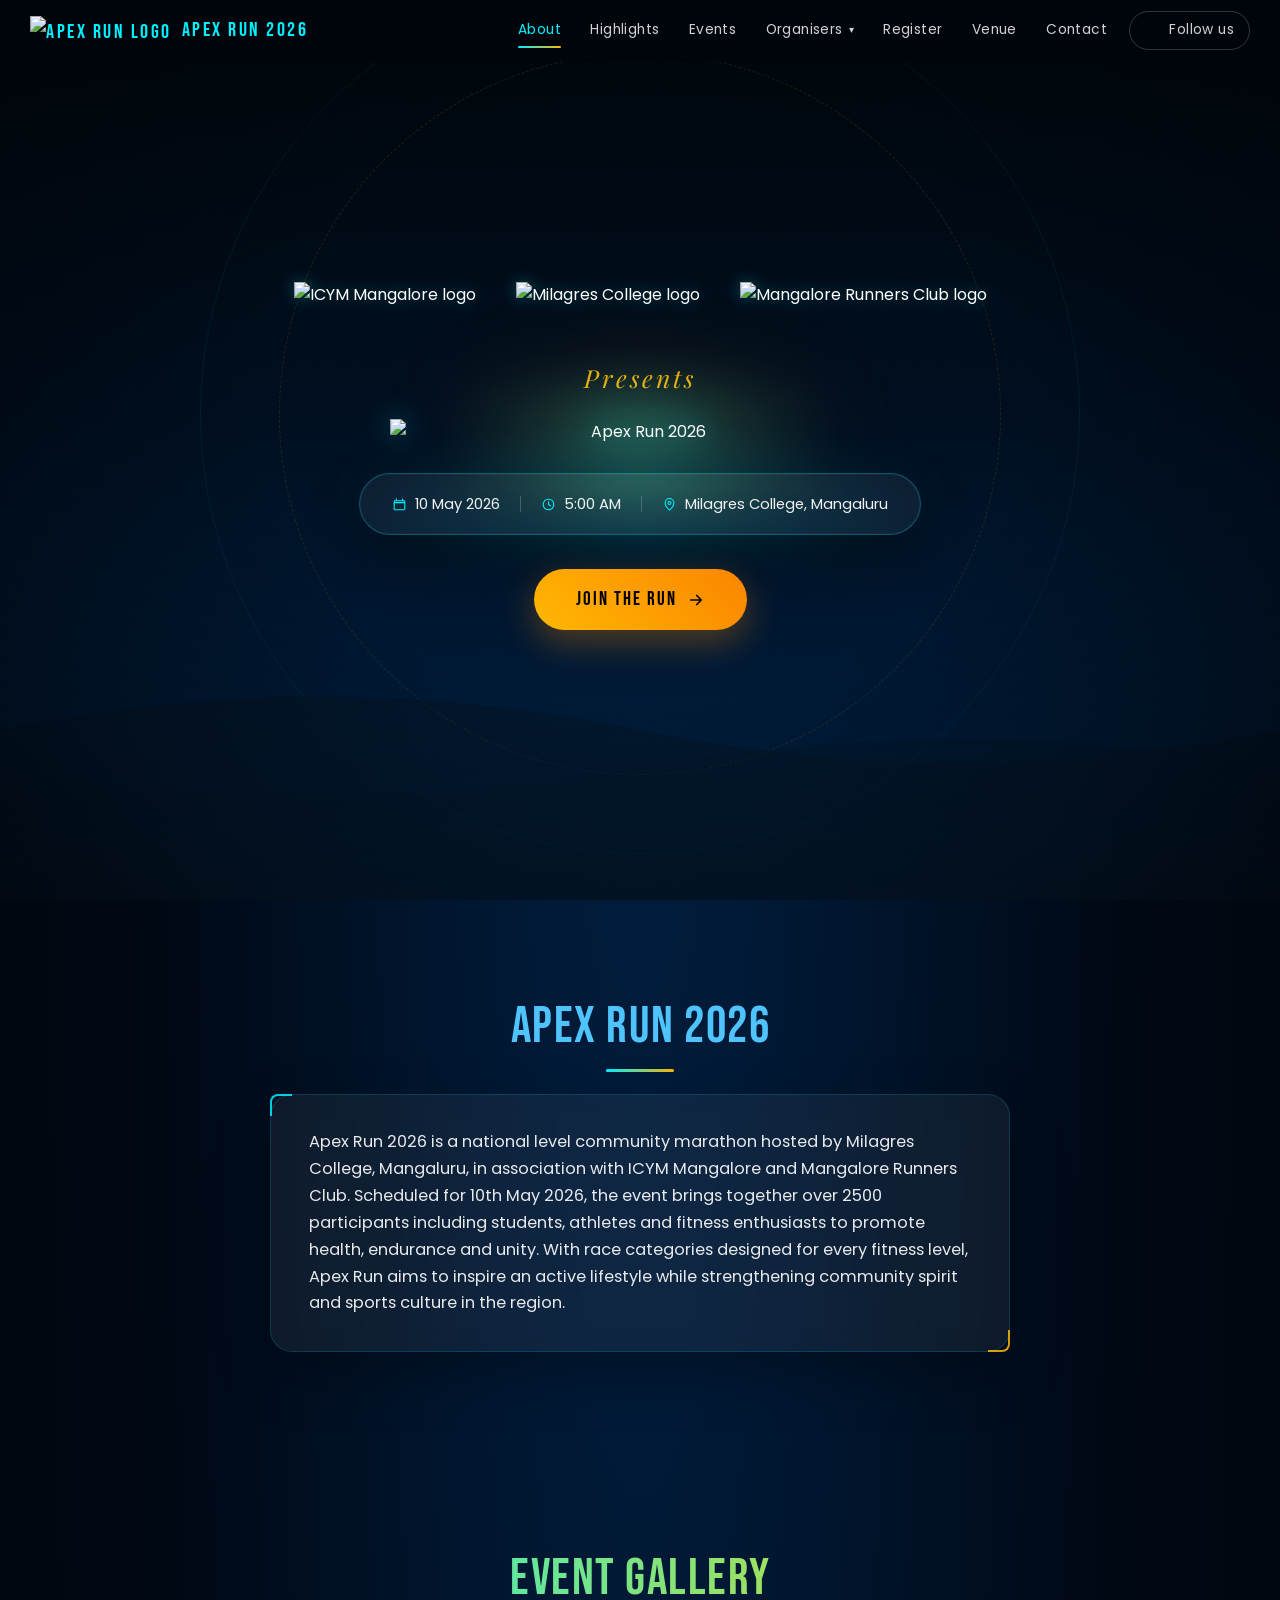
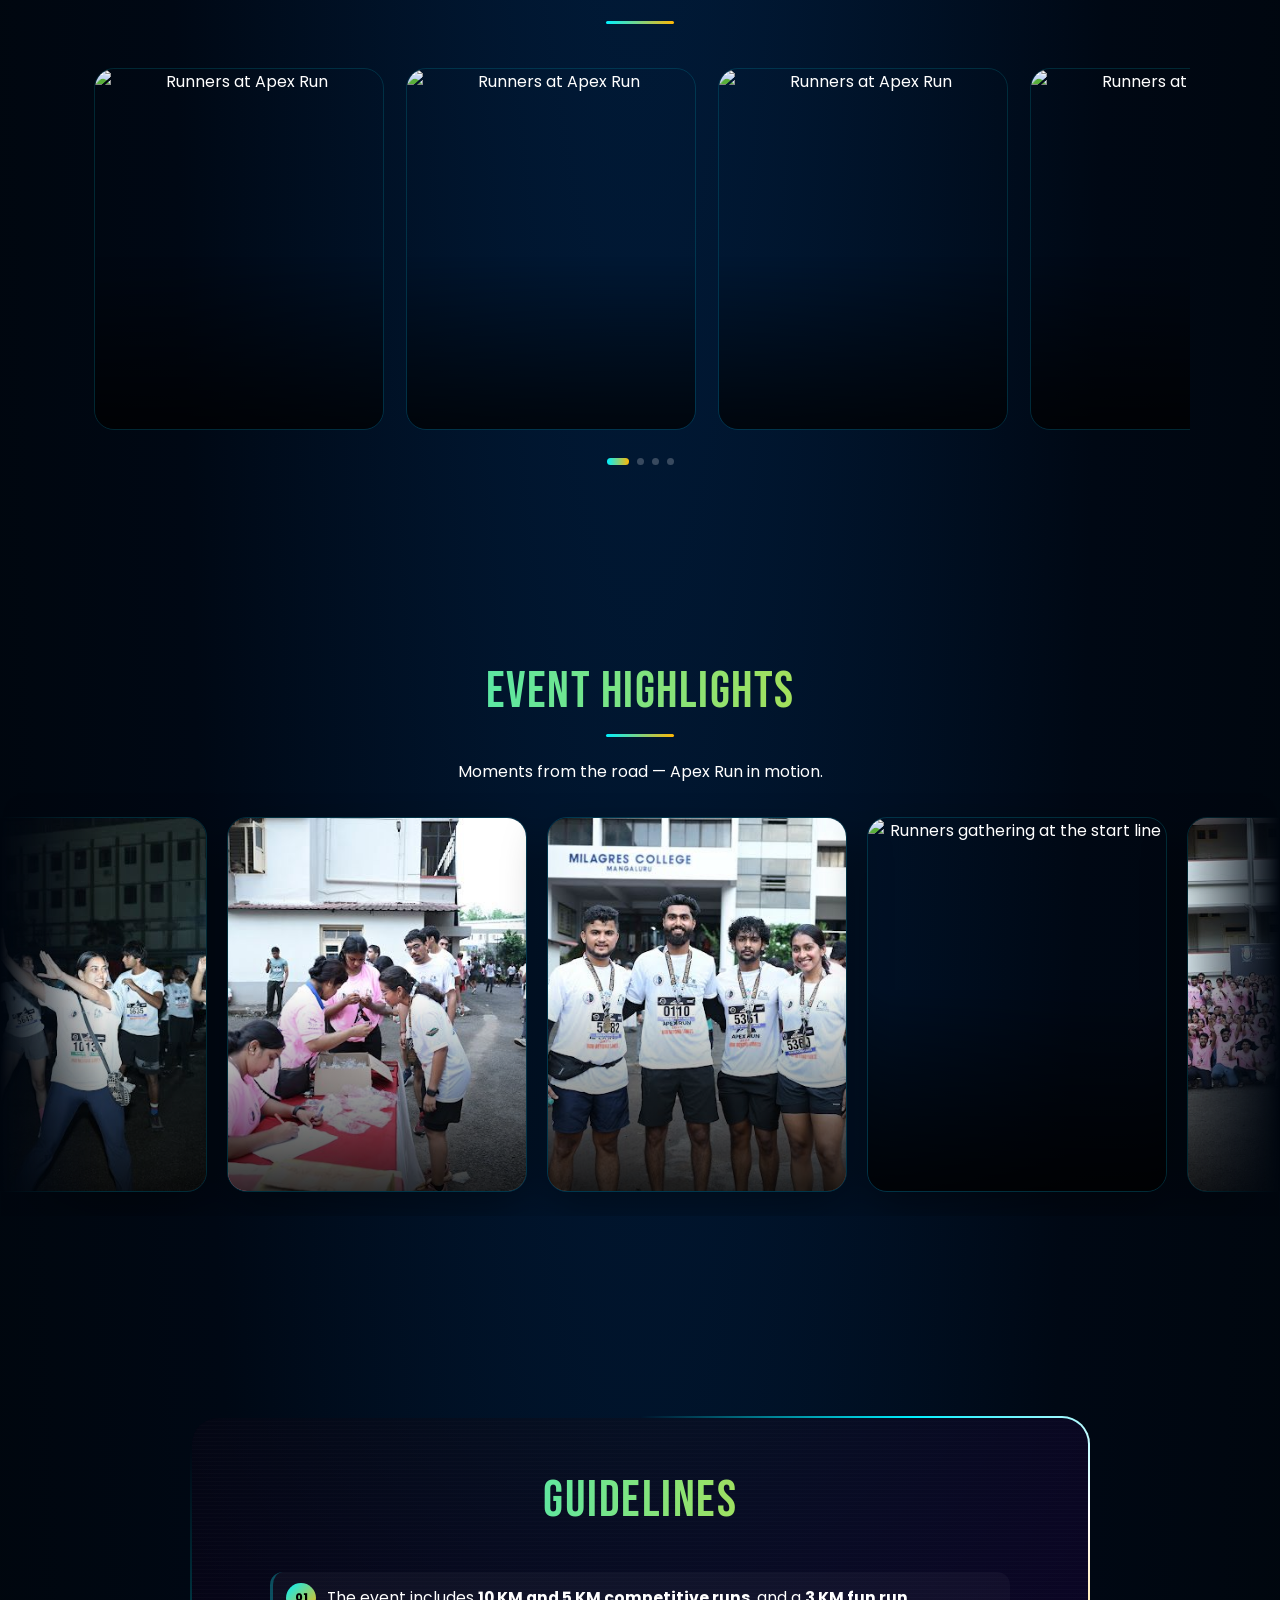
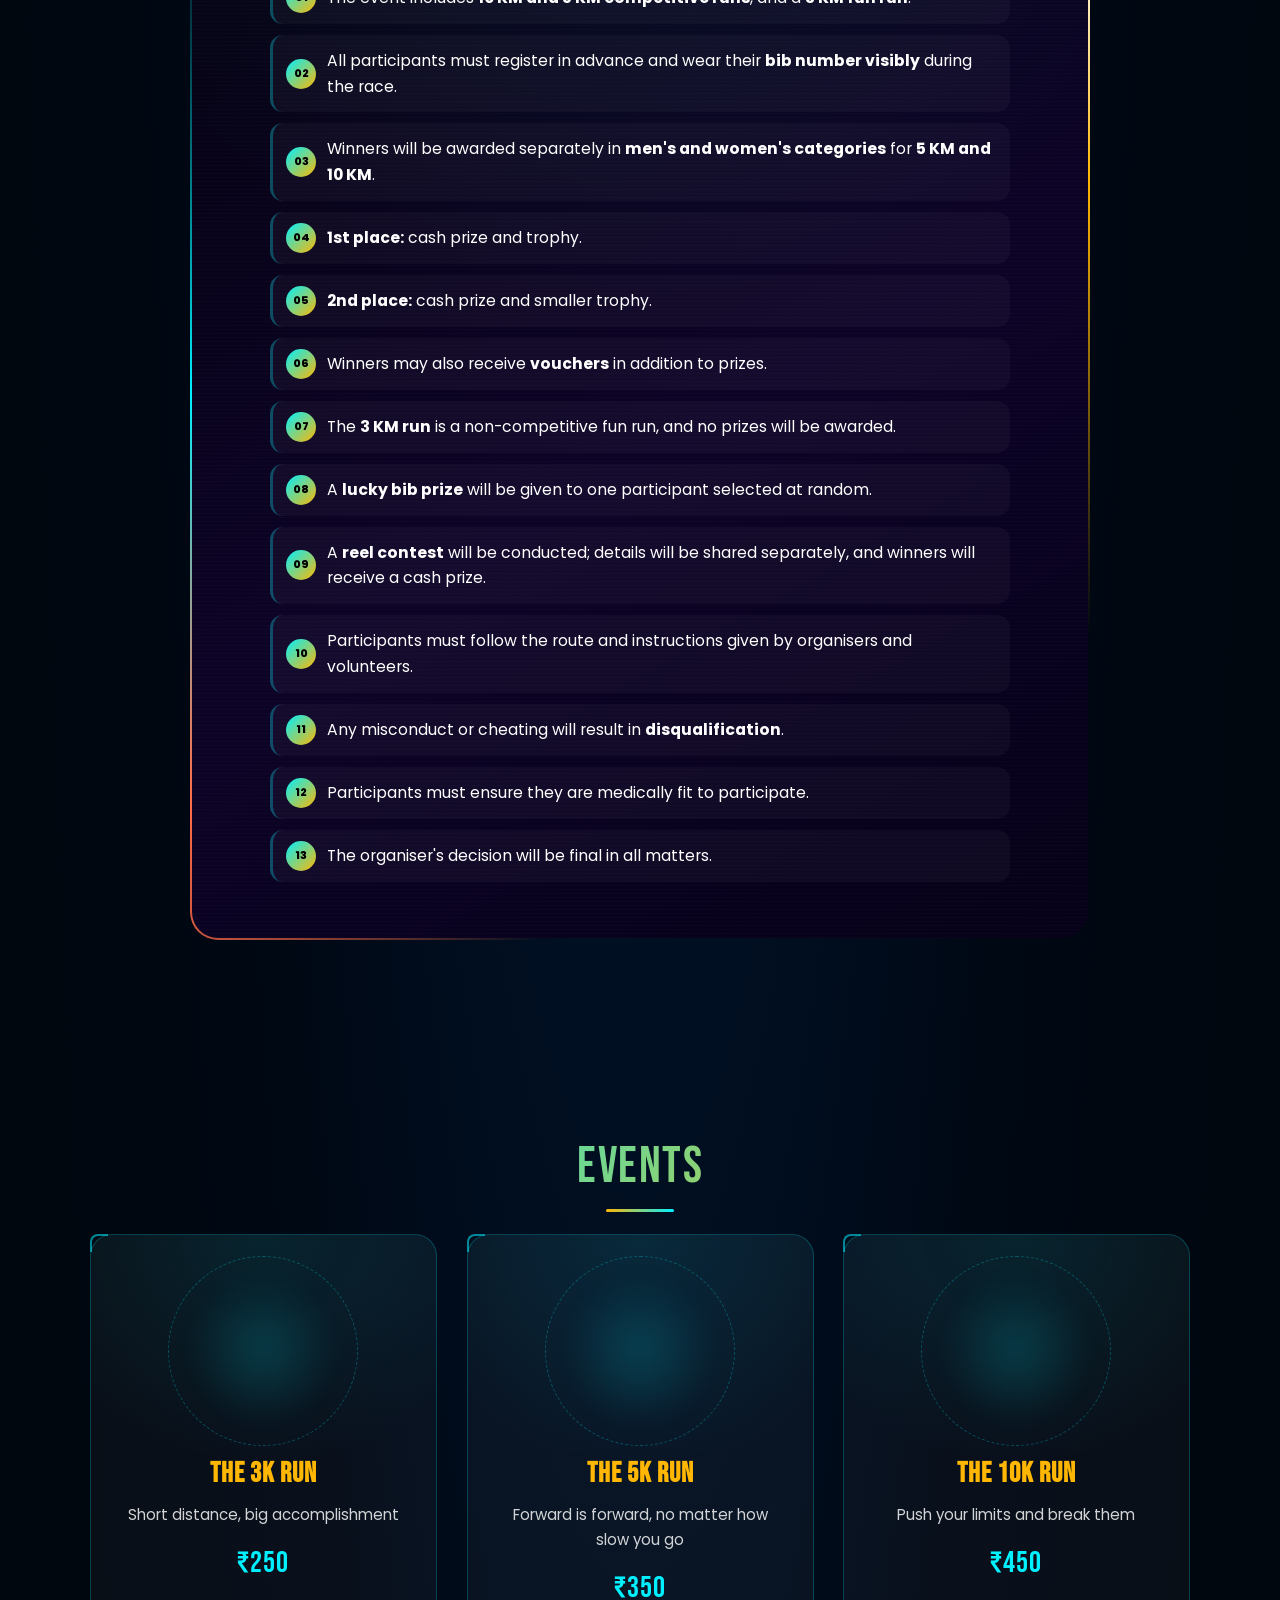
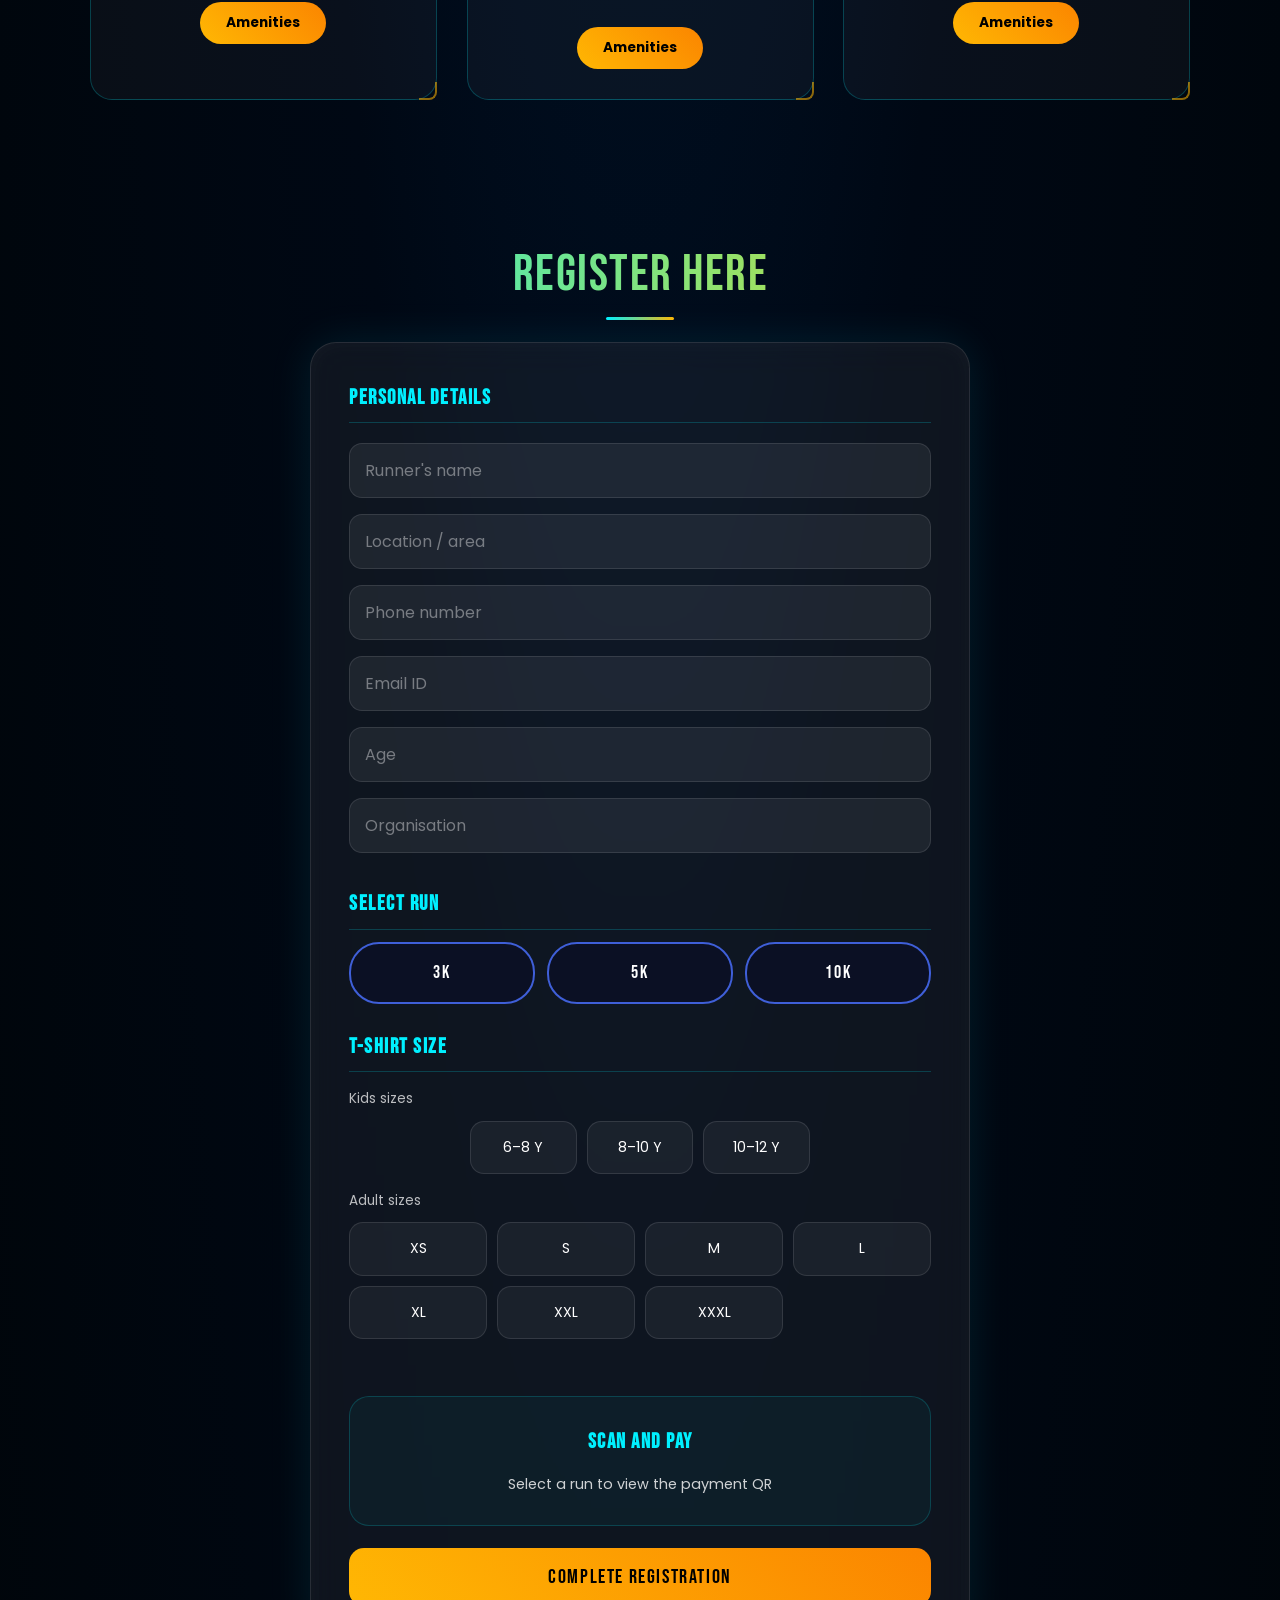
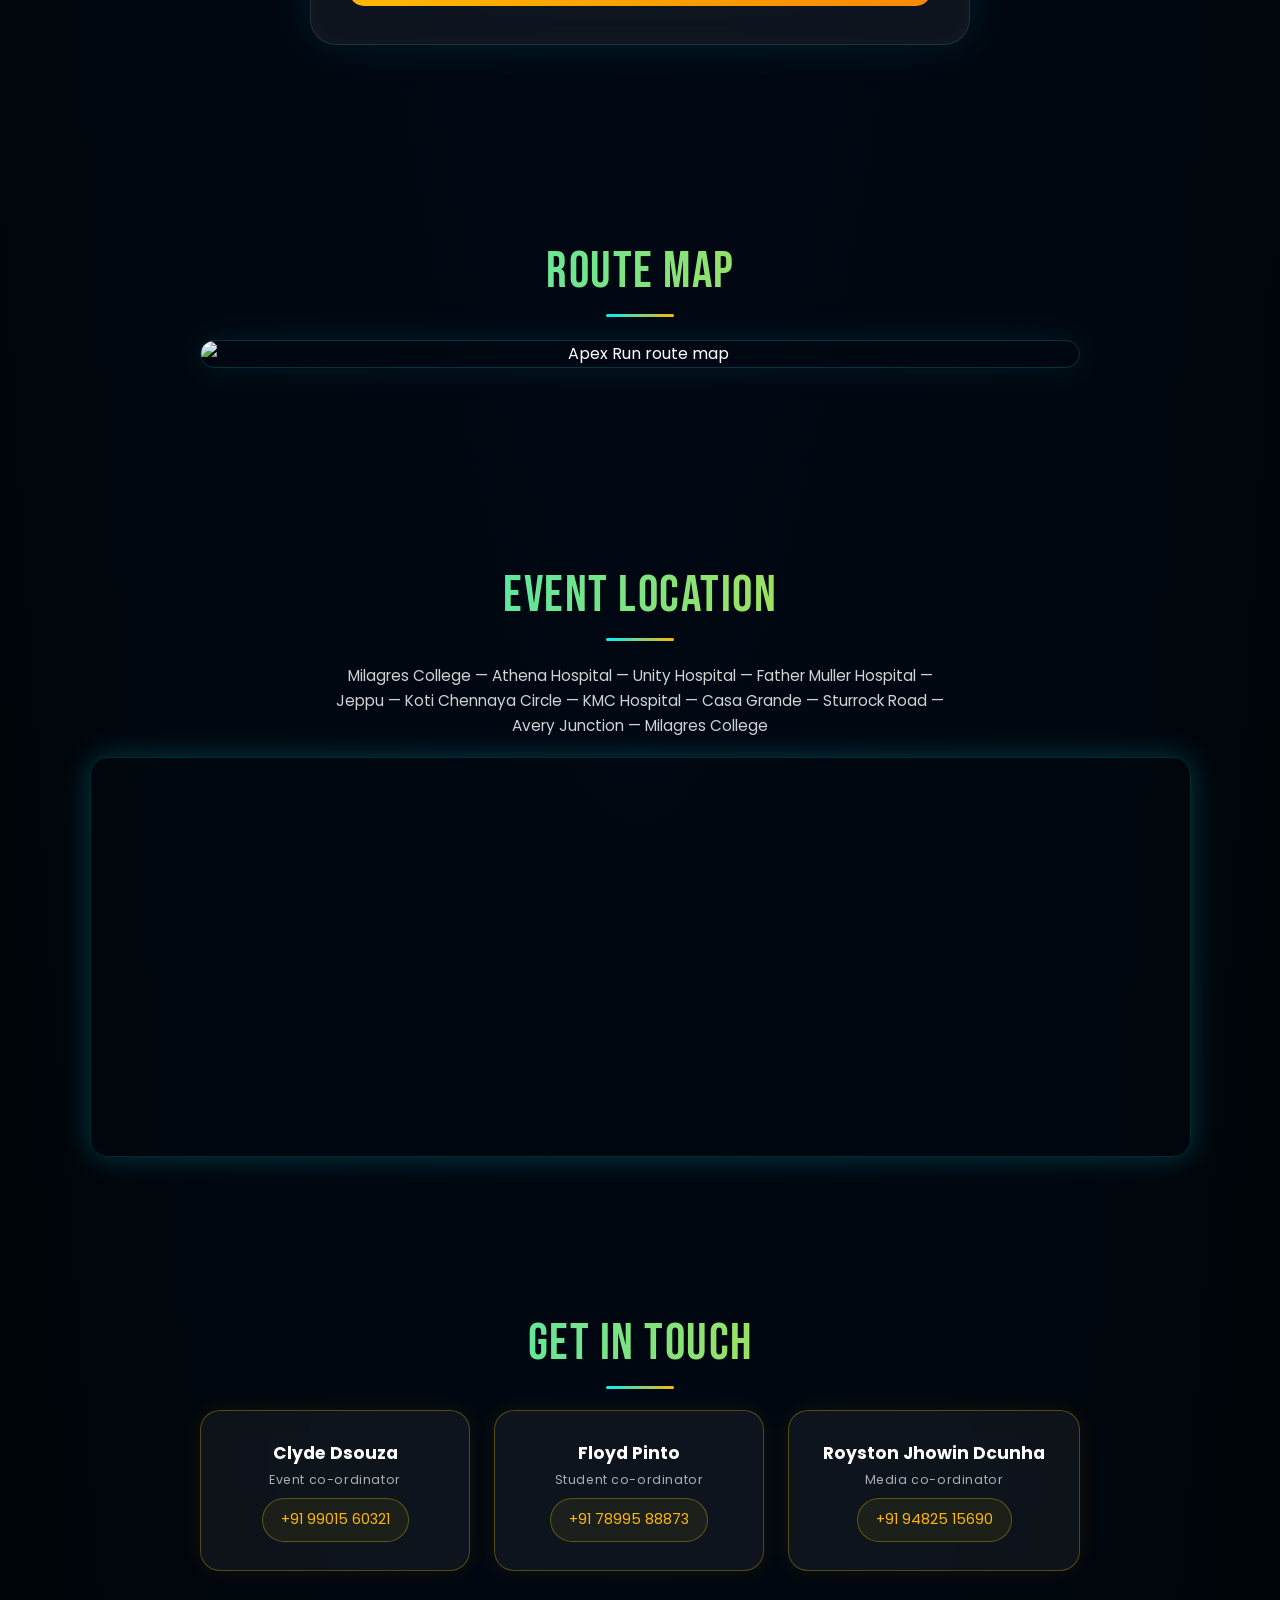
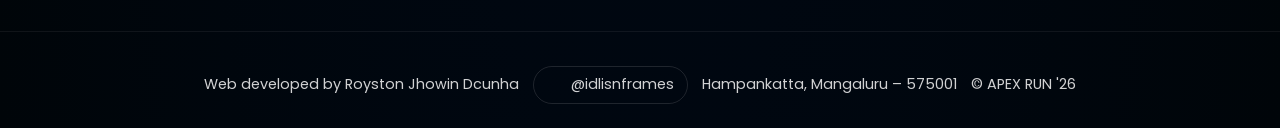
==== commit 59caafc6: "Update index.html" ====
--- a/index.html
+++ b/index.html
@@ -216,36 +216,30 @@
 
       <figure class="highlight-item">
         <img src="highlight1.jpeg" alt="Runners gathering at the start line" loading="lazy">
-        <figcaption>Flag off at dawn</figcaption>
-      </figure>
-
-      <figure class="highlight-item is-video">
-        <video src="highlight-clip1.mp4" poster="highlight-clip1.jpg" muted loop playsinline preload="metadata"></video>
-        <span class="highlight-badge" aria-hidden="true">▶</span>
-        <figcaption>The 10K pack on Sturrock Road</figcaption>
+      </figure>
+
+       <figure class="highlight-item">
+        <img src="highlight5.jpeg" alt="Runners gathering at the start line" loading="lazy">
       </figure>
 
       <figure class="highlight-item">
         <img src="highlight2.jpeg" alt="Supporters cheering along the route" loading="lazy">
-        <figcaption>Cheer squad at Jeppu</figcaption>
-      </figure>
-
-      <figure class="highlight-item is-video">
-        <video src="highlight-clip2.mp4" poster="highlight-clip2.jpg" muted loop playsinline preload="metadata"></video>
-        <span class="highlight-badge" aria-hidden="true">▶</span>
-        <figcaption>Finish line rush</figcaption>
-      </figure>
+      </figure>
+
+       <figure class="highlight-item">
+        <img src="highlight6.jpeg" alt="Runners gathering at the start line" loading="lazy">
+      </figure>
+
 
       <figure class="highlight-item">
         <img src="highlight3.jpeg" alt="Winners receiving medals" loading="lazy">
-        <figcaption>Podium moments</figcaption>
       </figure>
 
       <figure class="highlight-item">
         <img src="highlight4.jpeg" alt="Volunteers at the hydration point" loading="lazy">
-        <figcaption>Hydration point, kilometre six</figcaption>
-      </figure>
-
+      </figure>
+         
+         
       <!-- ADD MORE HIGHLIGHT ITEMS HERE -->
 
     </div>
--- a/style.css
+++ b/style.css
@@ -665,7 +665,18 @@
     width: 1px;
     background: linear-gradient(180deg, var(--cyan), transparent);
   }
-
+@media (min-width: 901px) {
+  .nav-dropdown-menu {
+    position: absolute;
+    top: calc(100% + 14px);
+    left: 50%;
+    transform: translateX(-50%) translateY(-8px);
+  }
+
+  .nav-dropdown.is-open .nav-dropdown-menu {
+    transform: translateX(-50%) translateY(0);
+  }
+}
   .nav-dropdown-link {
     padding: 12px 6px;
     font-size: 0.96rem;
@@ -1199,19 +1210,6 @@
 .about-section { overflow: hidden; }
 .about-section h2 { color: #4fc3fc; position: relative; z-index: 2; }
 
-.about-section h2::before {
-  content: "";
-  display: block;
-  width: 1px; height: 48px;
-  margin: 0 auto 22px;
-  background: linear-gradient(180deg, transparent, var(--cyan));
-  transform: scaleY(0);
-  transform-origin: bottom;
-  transition: transform 1s var(--ease) 0.15s;
-}
-
-.about-section h2.in-view::before { transform: scaleY(1); }
-
 .info-frame {
   position: relative;
   z-index: 2;
@@ -1316,7 +1314,8 @@
 
 .album-item:hover img { transform: scale(1.07); }
 .album-item:hover::before { transform: translateX(125%); }
-
+.album-scroll { cursor: grab; }
+.album-scroll.is-dragging { cursor: grabbing; scroll-behavior: auto; scroll-snap-type: none; }
 /* Progress dots for touch users */
 .album-dots {
   display: flex;
@@ -1358,23 +1357,31 @@
   width: 100vw;
   margin-left: 50%;
   translate: -50% 0;
-  overflow: hidden;
+  overflow-x: auto;
+  overflow-y: hidden;
+  scroll-behavior: auto;
+  overscroll-behavior-x: contain;
+  -webkit-overflow-scrolling: touch;
+  scrollbar-width: none;
+  cursor: grab;
   perspective: 1400px;
   mask-image: linear-gradient(90deg, transparent, #000 8%, #000 92%, transparent);
   -webkit-mask-image: linear-gradient(90deg, transparent, #000 8%, #000 92%, transparent);
 }
 
+.highlights-marquee::-webkit-scrollbar { display: none; }
+.highlights-marquee.is-dragging { cursor: grabbing; }
+
 .highlights-track {
   display: flex;
   gap: clamp(12px, 2vw, 20px);
   width: max-content;
   padding: 24px 0;
-  animation: highlightScroll var(--marquee-duration, 45s) linear infinite;
 }
 
 .highlights-marquee:hover .highlights-track,
 .highlights-marquee.is-paused .highlights-track { animation-play-state: paused; }
-
+.highlights-marquee { overflow-x: auto; -webkit-overflow-scrolling: touch; }
 @keyframes highlightScroll {
   from { transform: translateX(0); }
   to   { transform: translateX(-50%); }
@@ -2314,7 +2321,7 @@
   .hero-cta { padding: 14px 34px; font-size: 1.05rem; }
 
   section { padding: clamp(48px, 11vw, 64px) 16px; }
-
+  .about-section { padding-top: 28px; }
   .neon-frame-inner { padding: 30px 18px; border-radius: 22px; }
   .neon-frame { border-radius: 24px; }
 
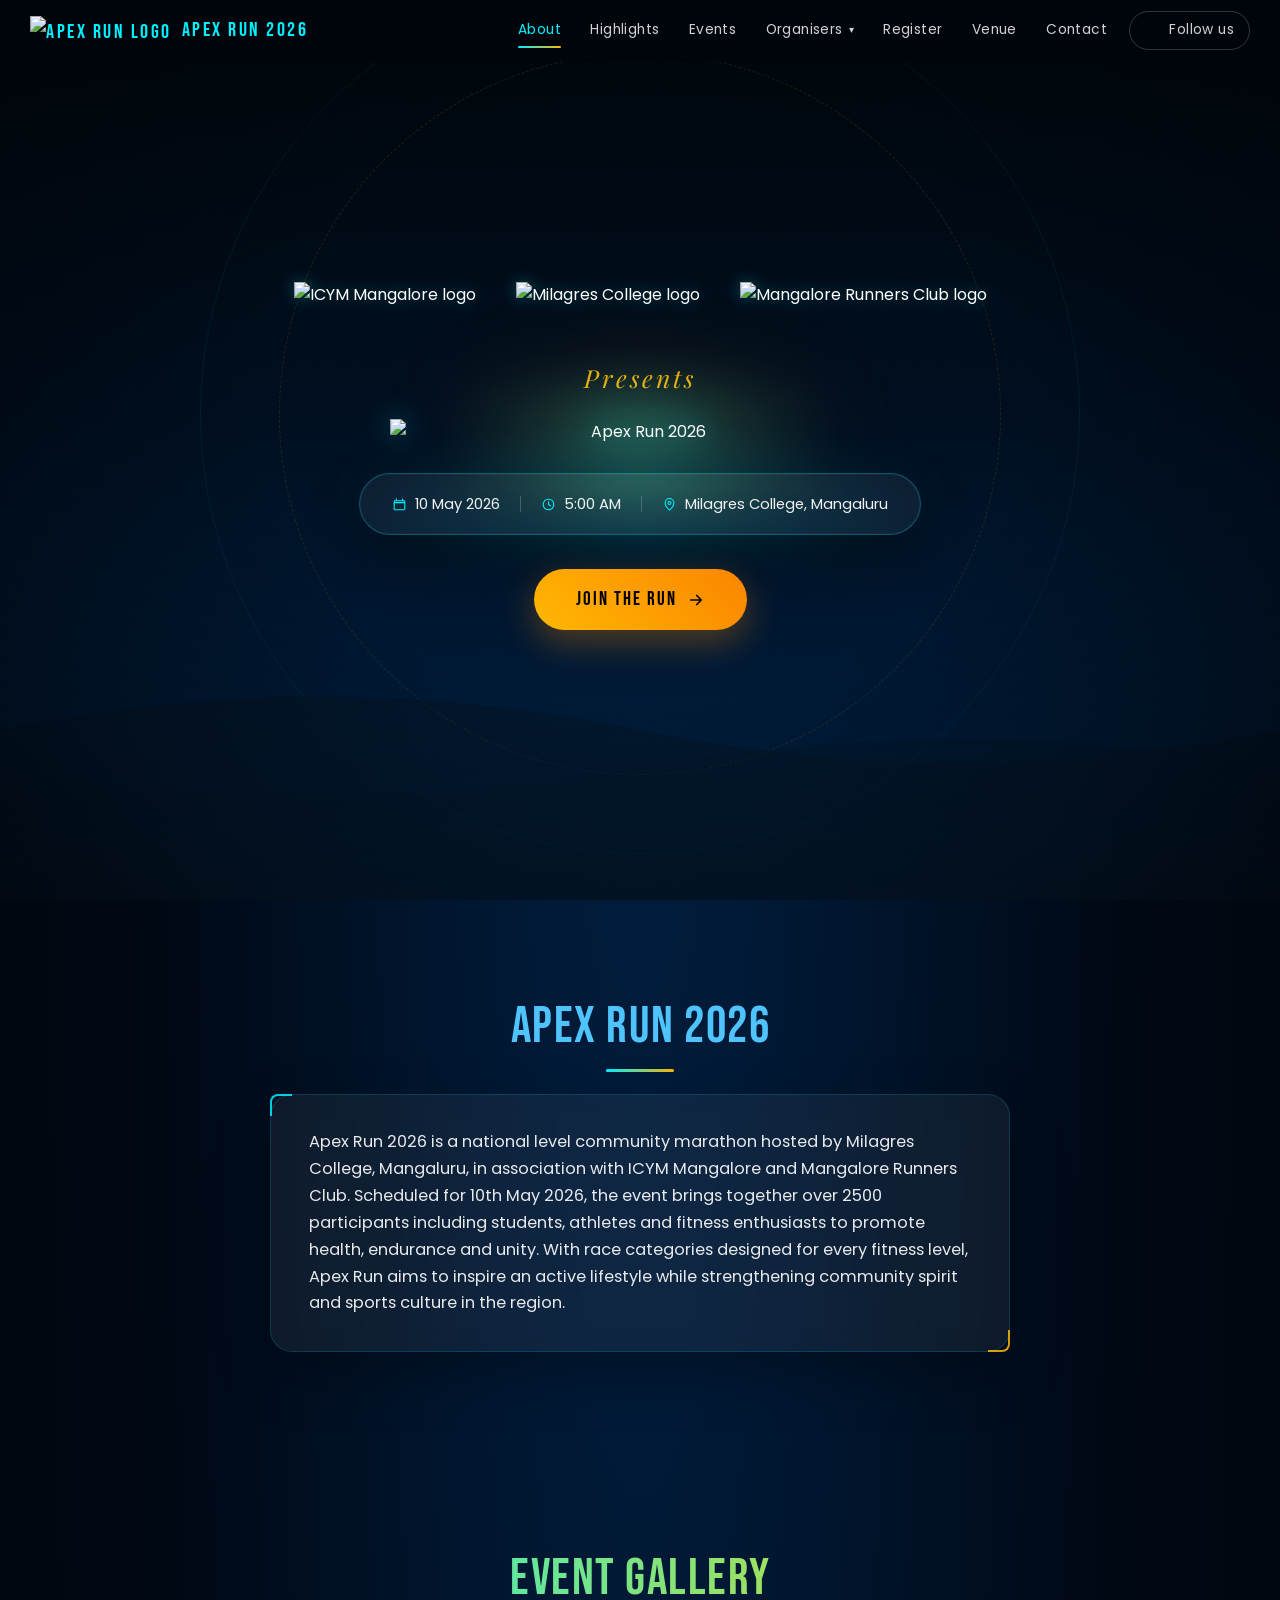
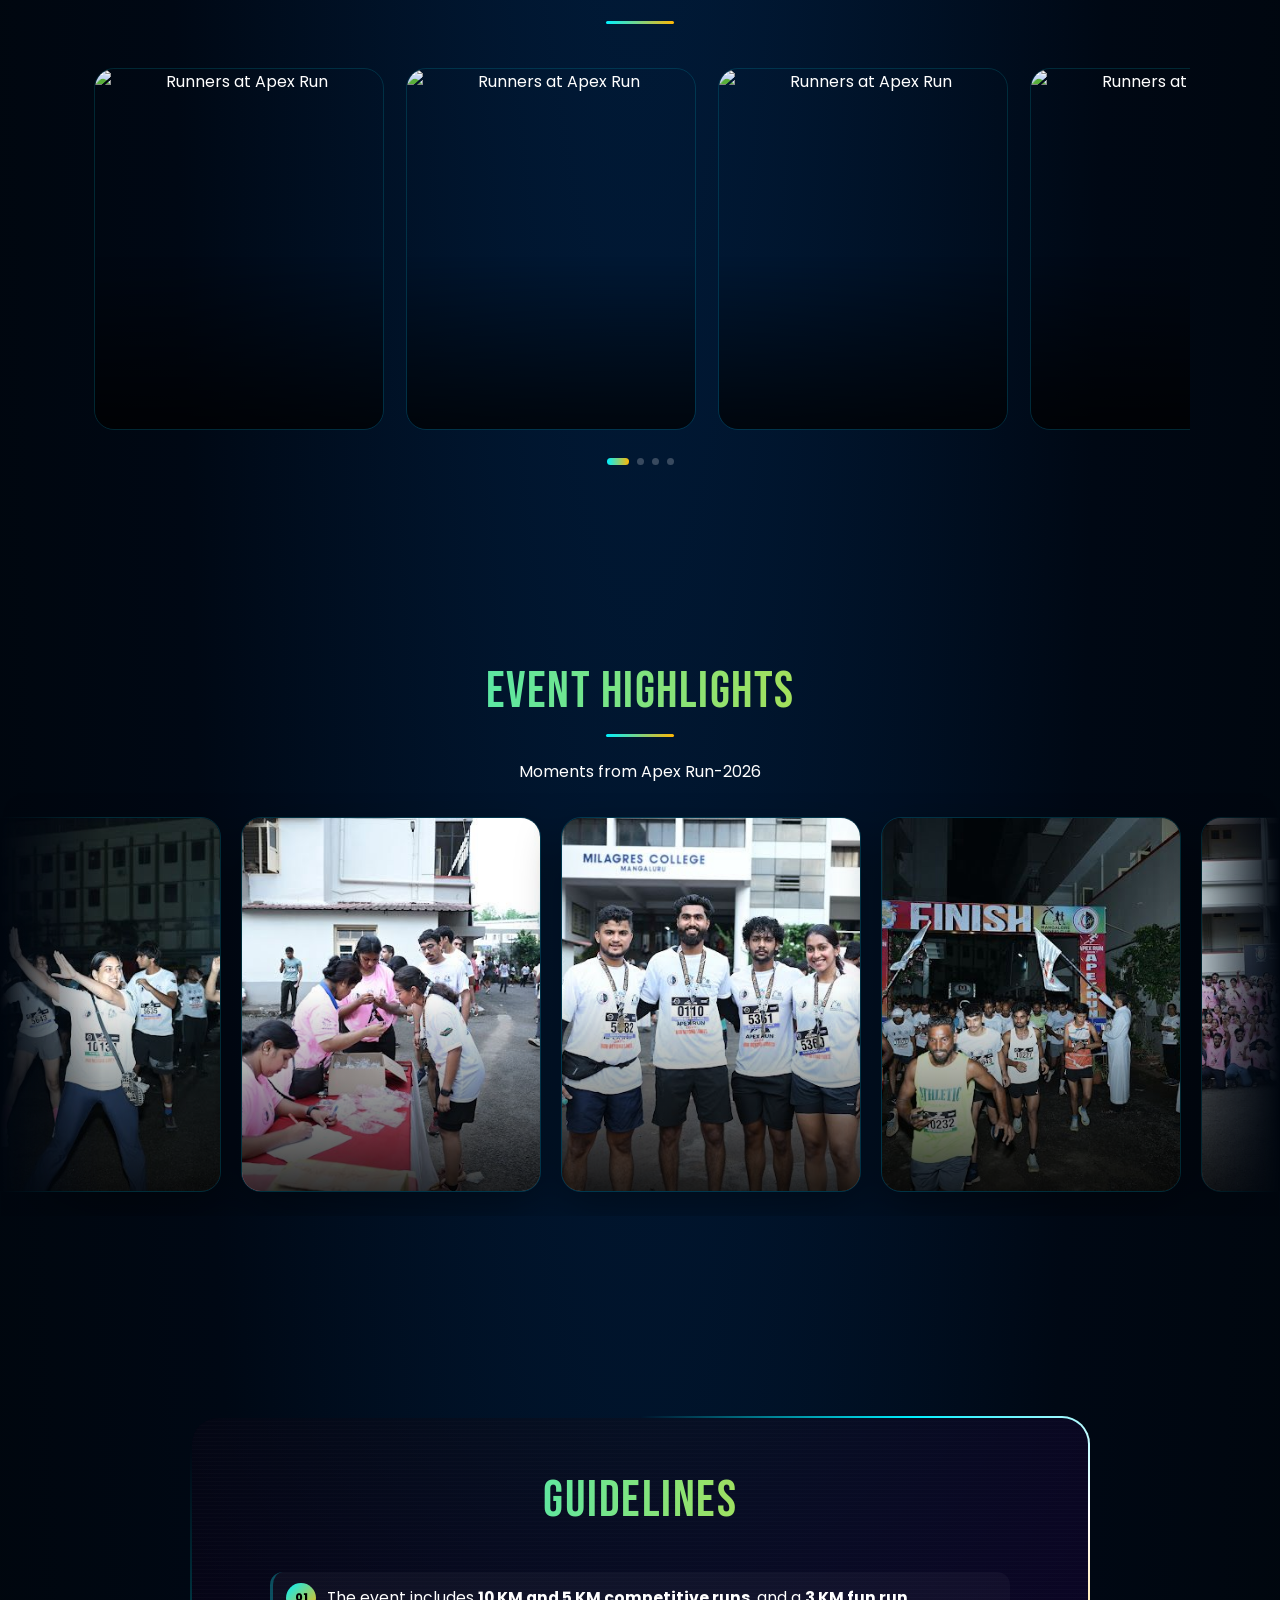
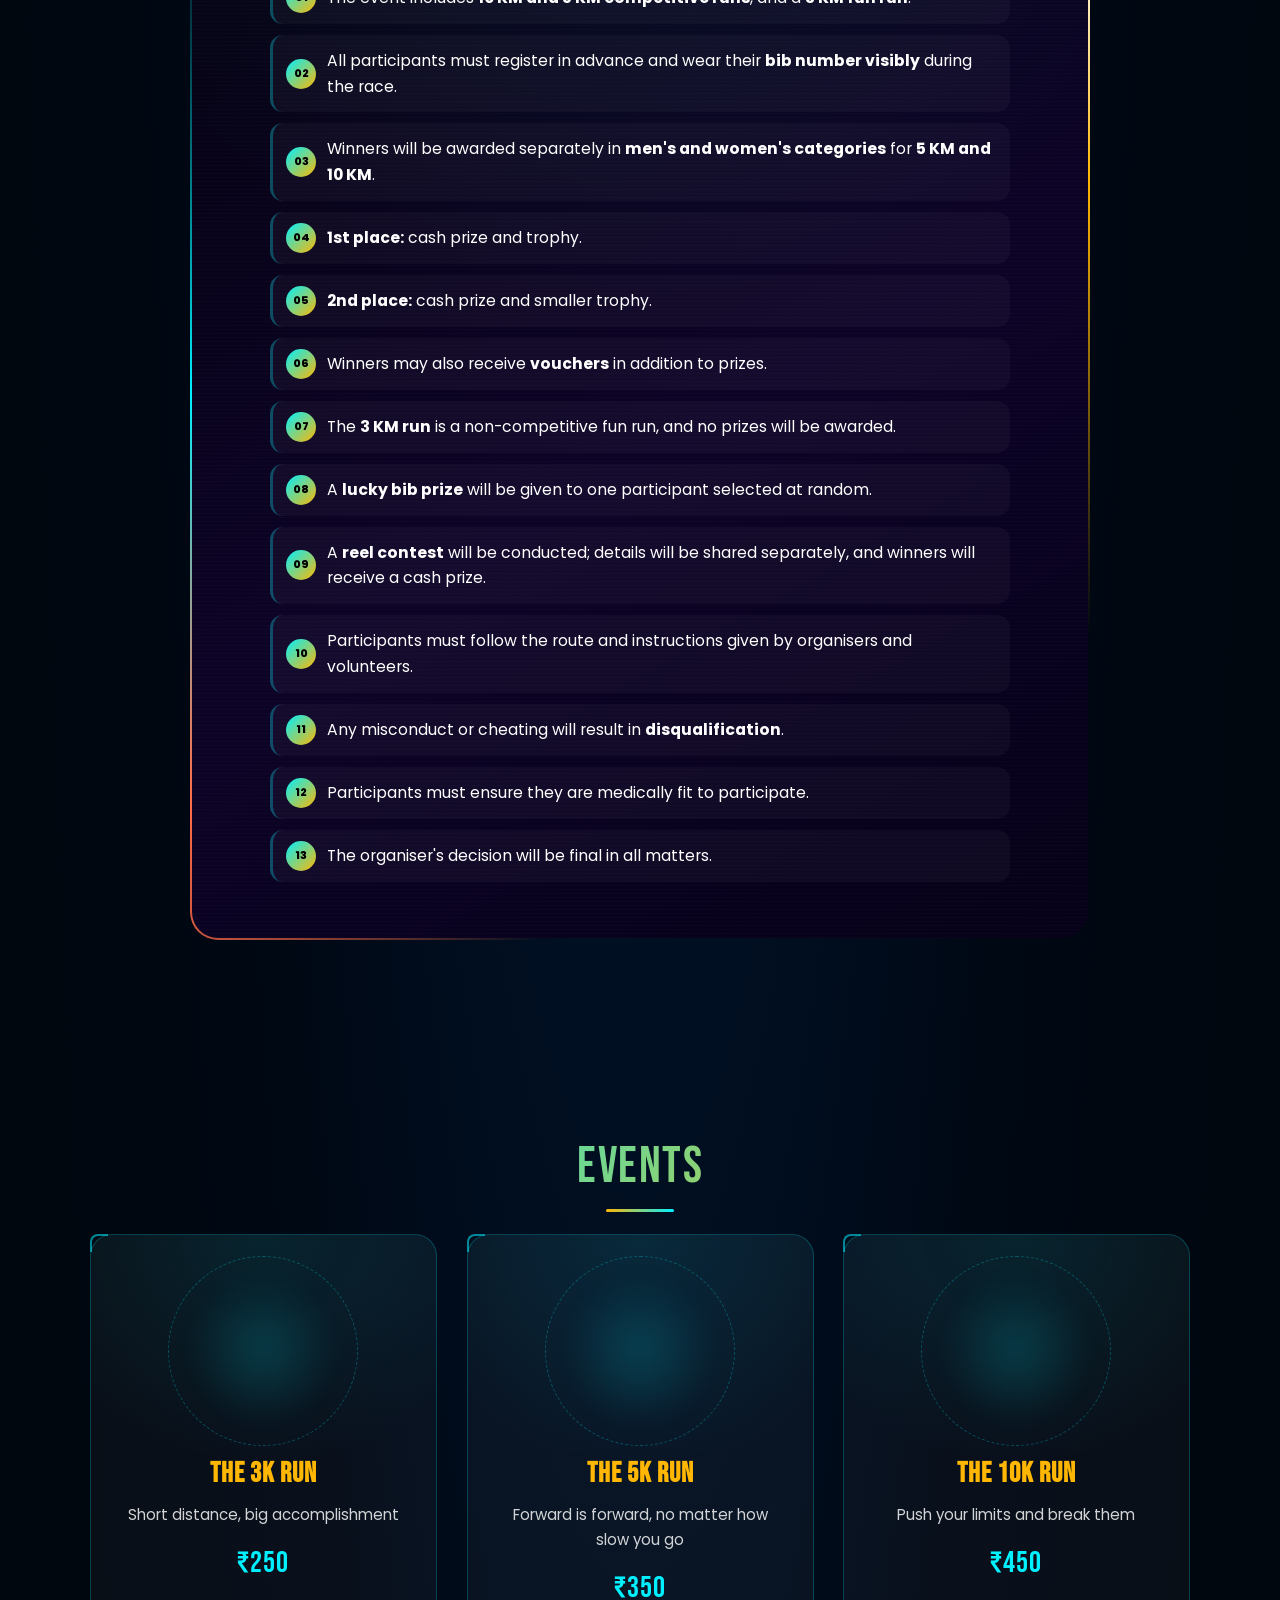
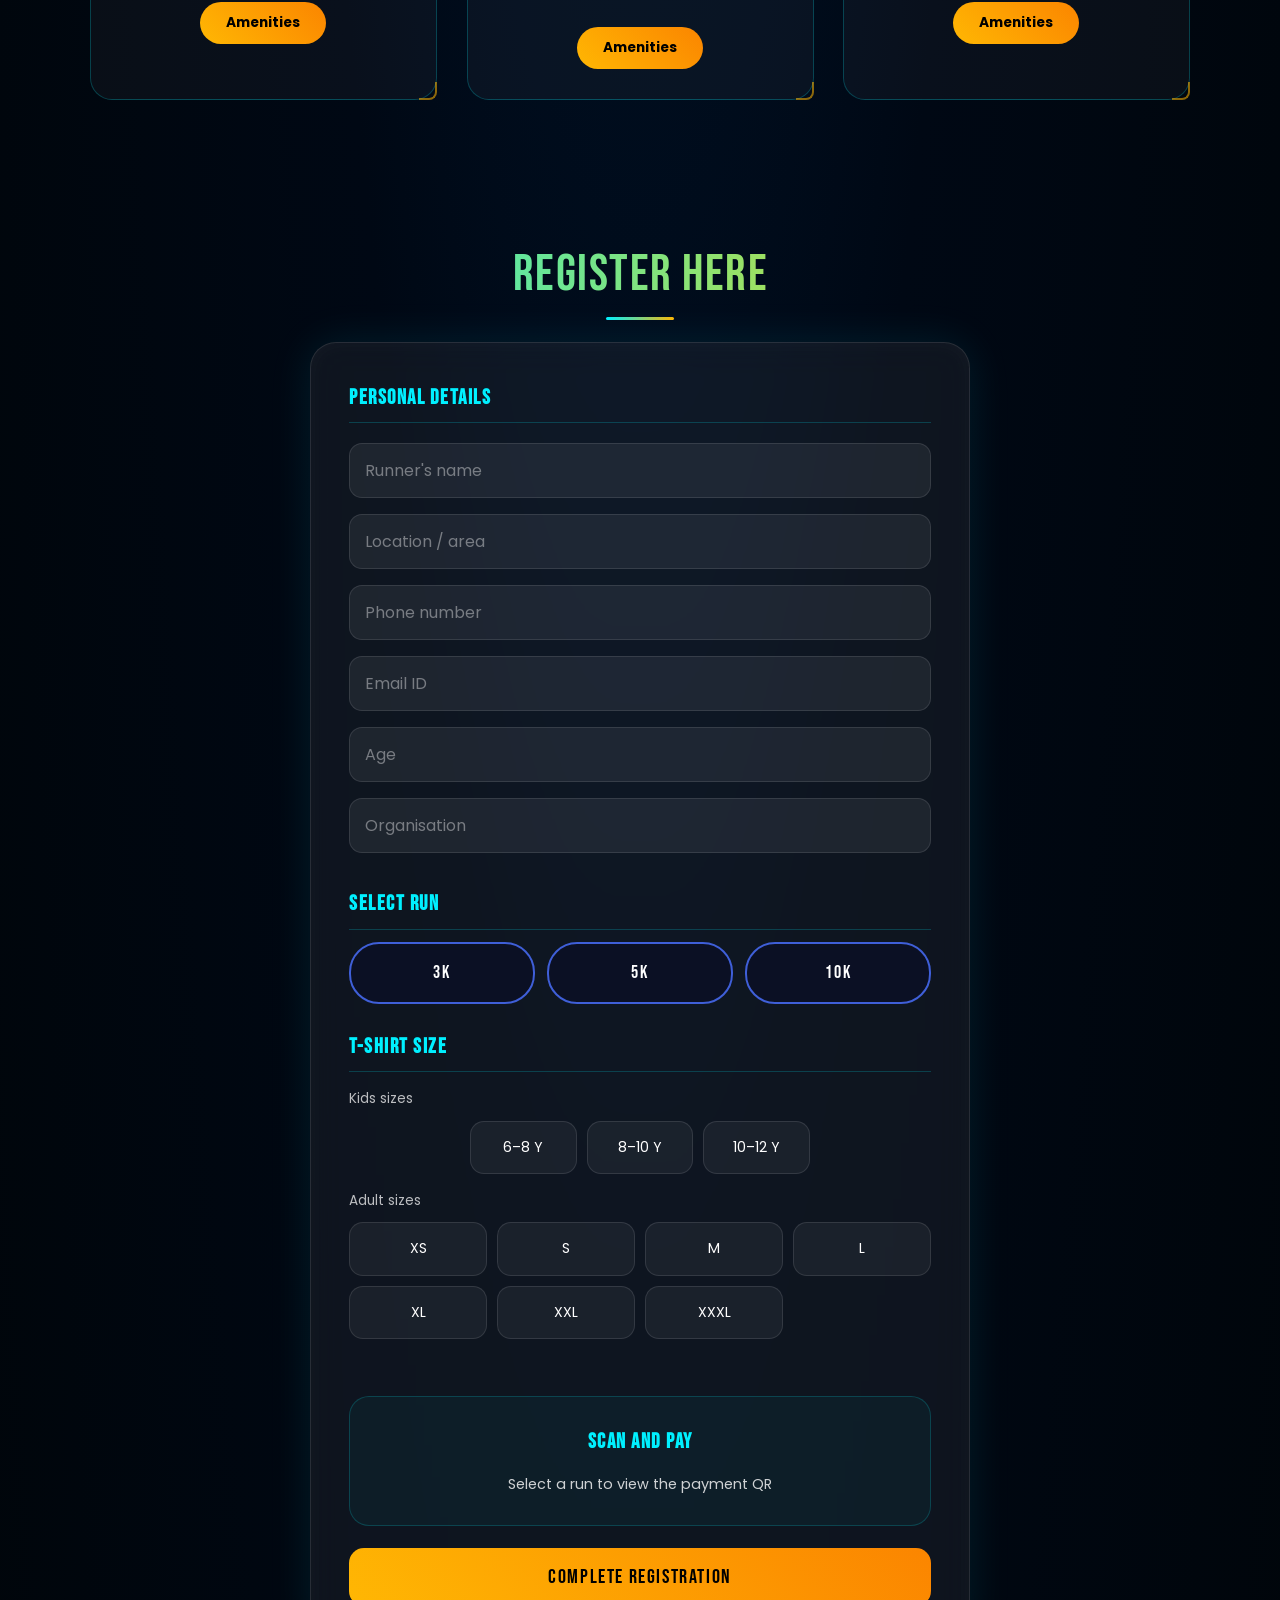
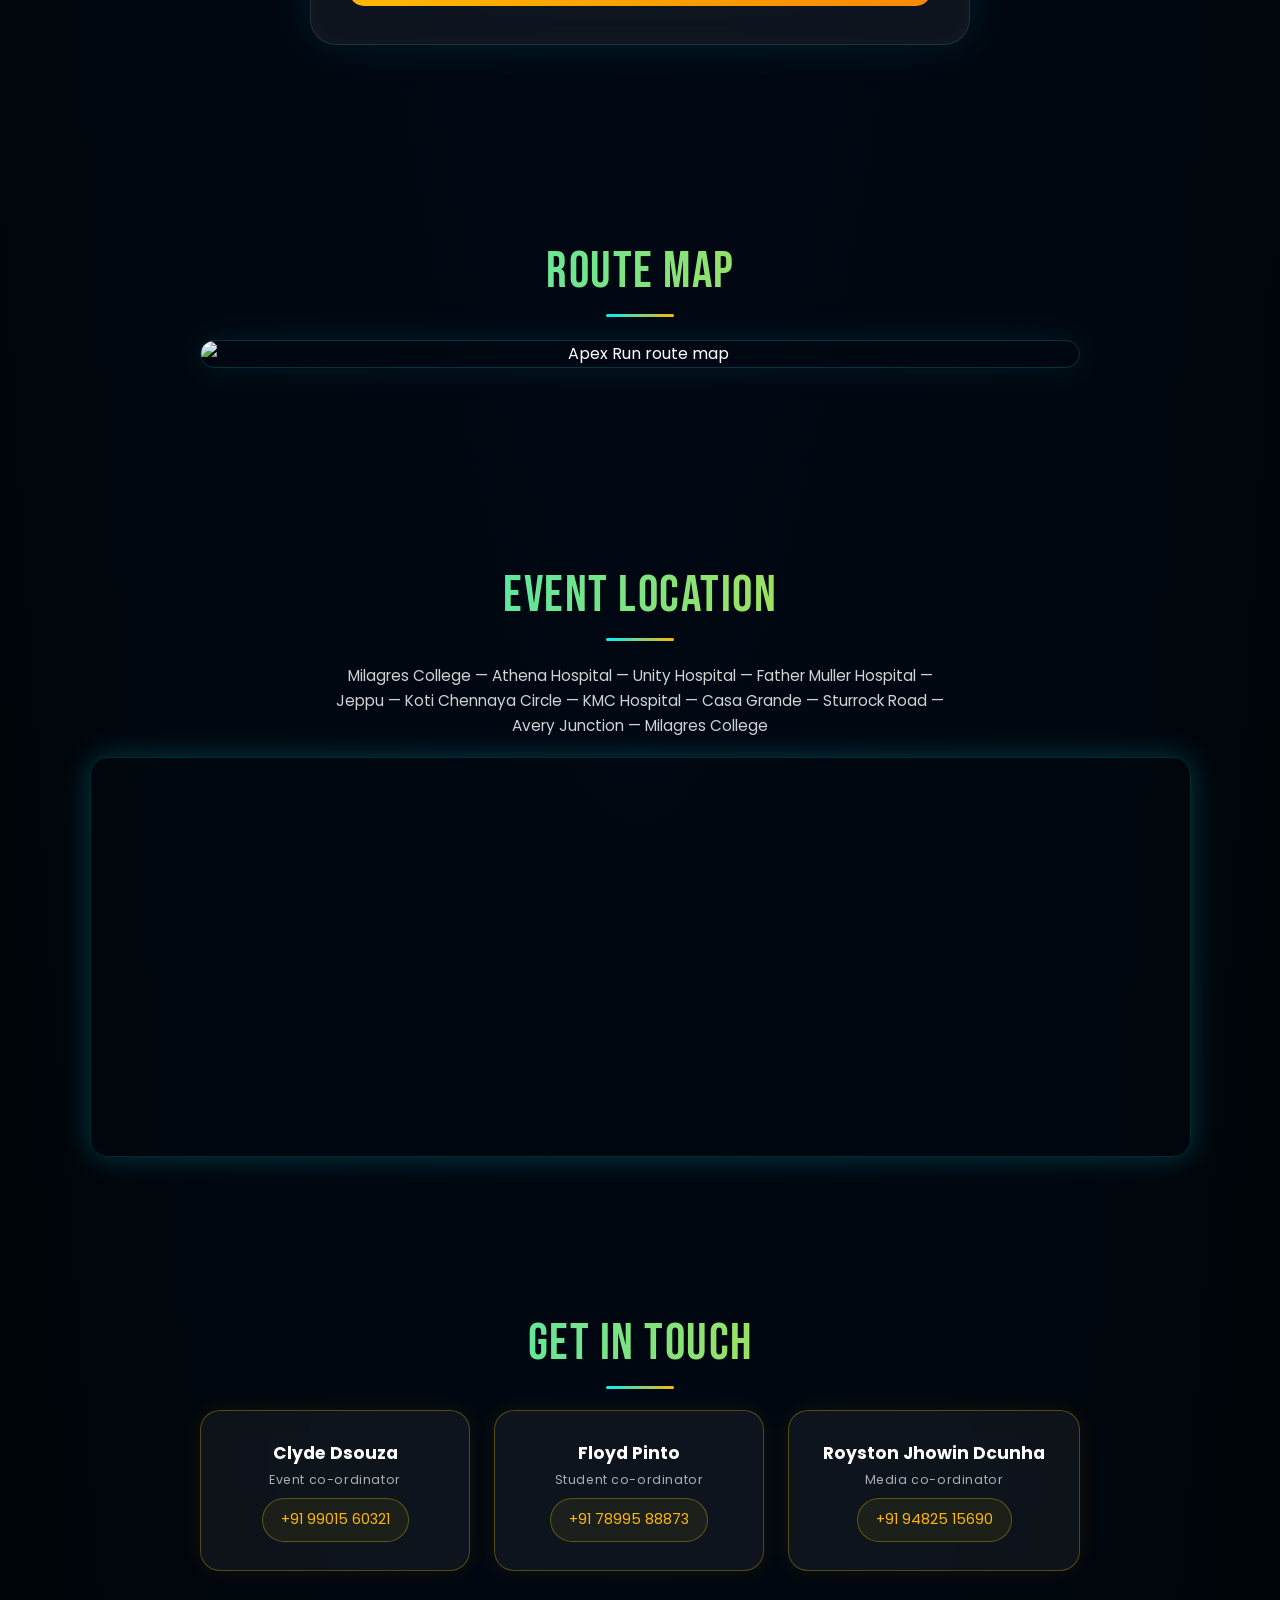
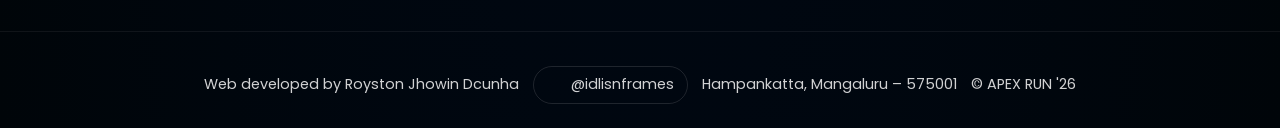
==== commit 205f6a72: "Update index.html" ====
--- a/index.html
+++ b/index.html
@@ -209,7 +209,7 @@
 ============================ -->
 <section id="highlights" class="highlights-section">
   <h2 class="gradient-heading reveal" data-reveal="draw">EVENT HIGHLIGHTS</h2>
-  <p class="highlights-sub reveal" data-reveal="rise">Moments from the road — Apex Run in motion.</p>
+  <p class="highlights-sub reveal" data-reveal="rise">Moments from Apex Run-2026</p>
 
   <div class="highlights-marquee" id="highlightsMarquee">
     <div class="highlights-track" id="highlightsTrack">
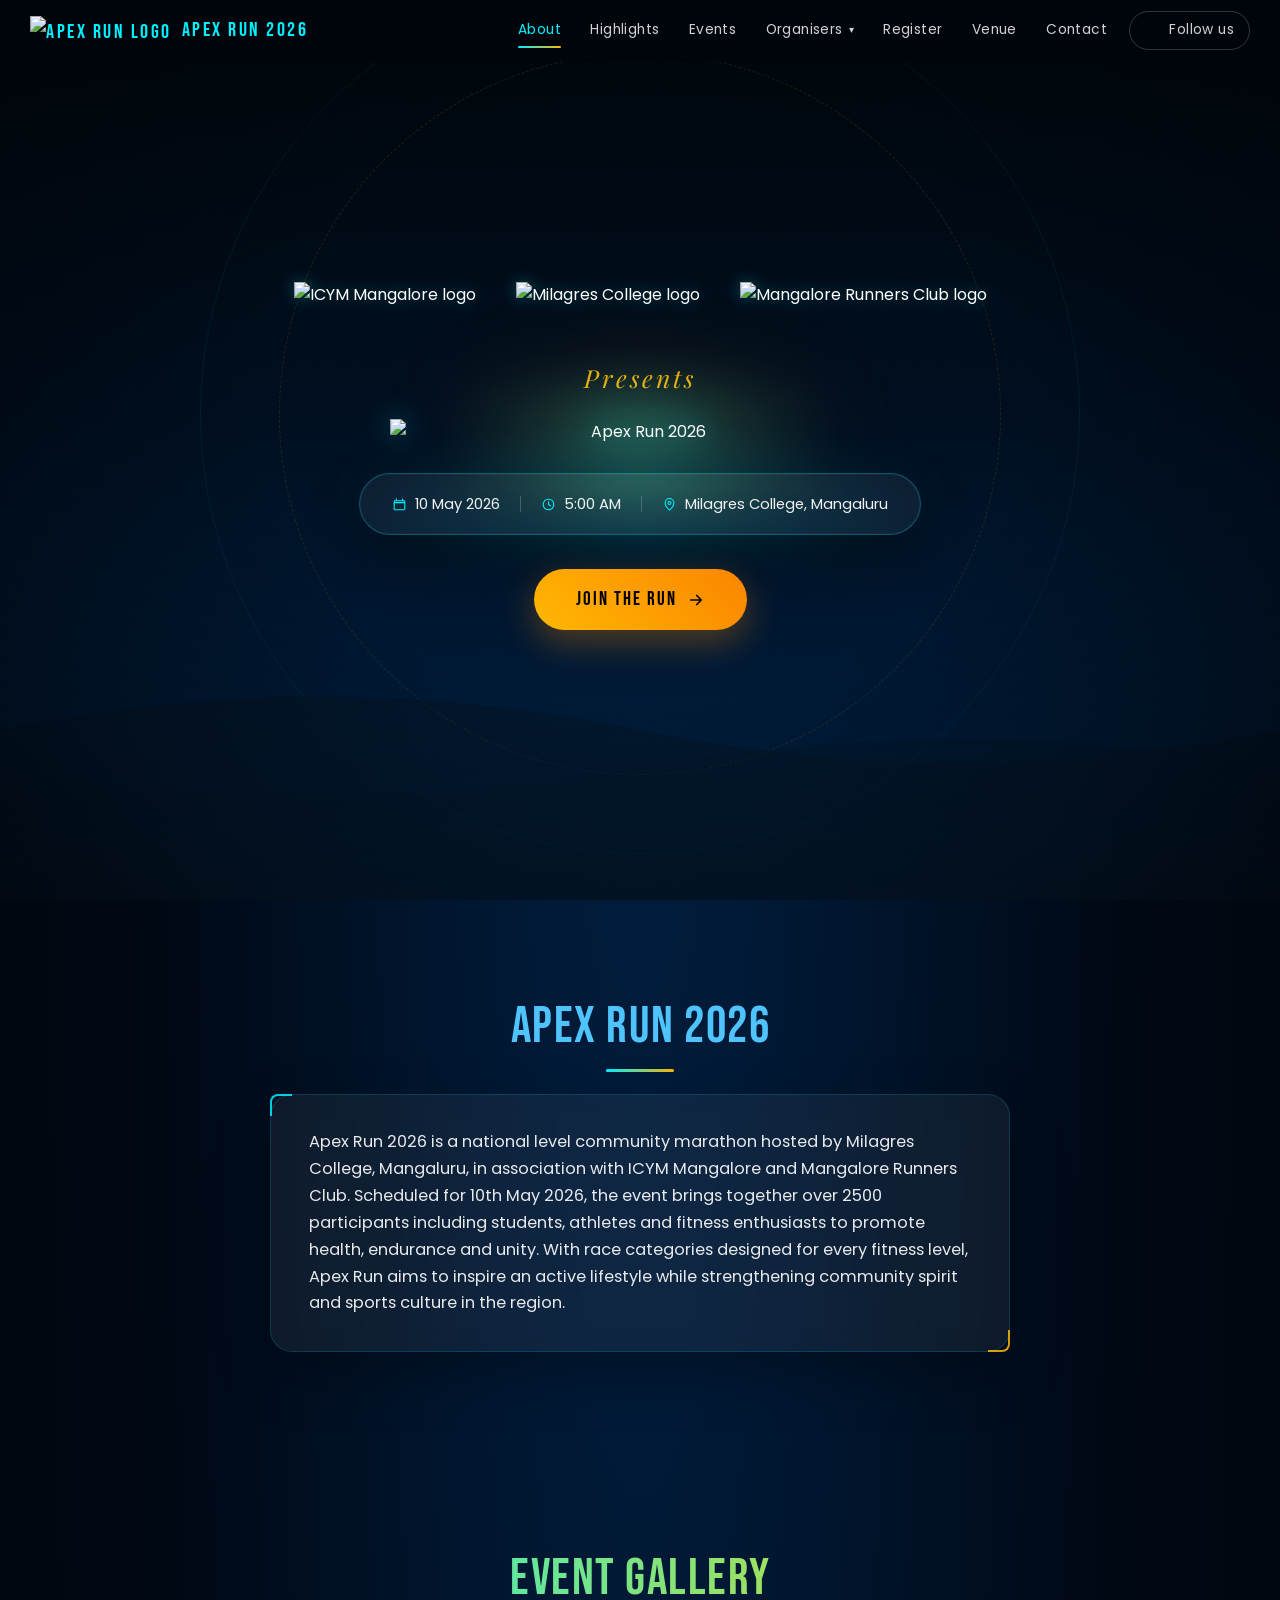
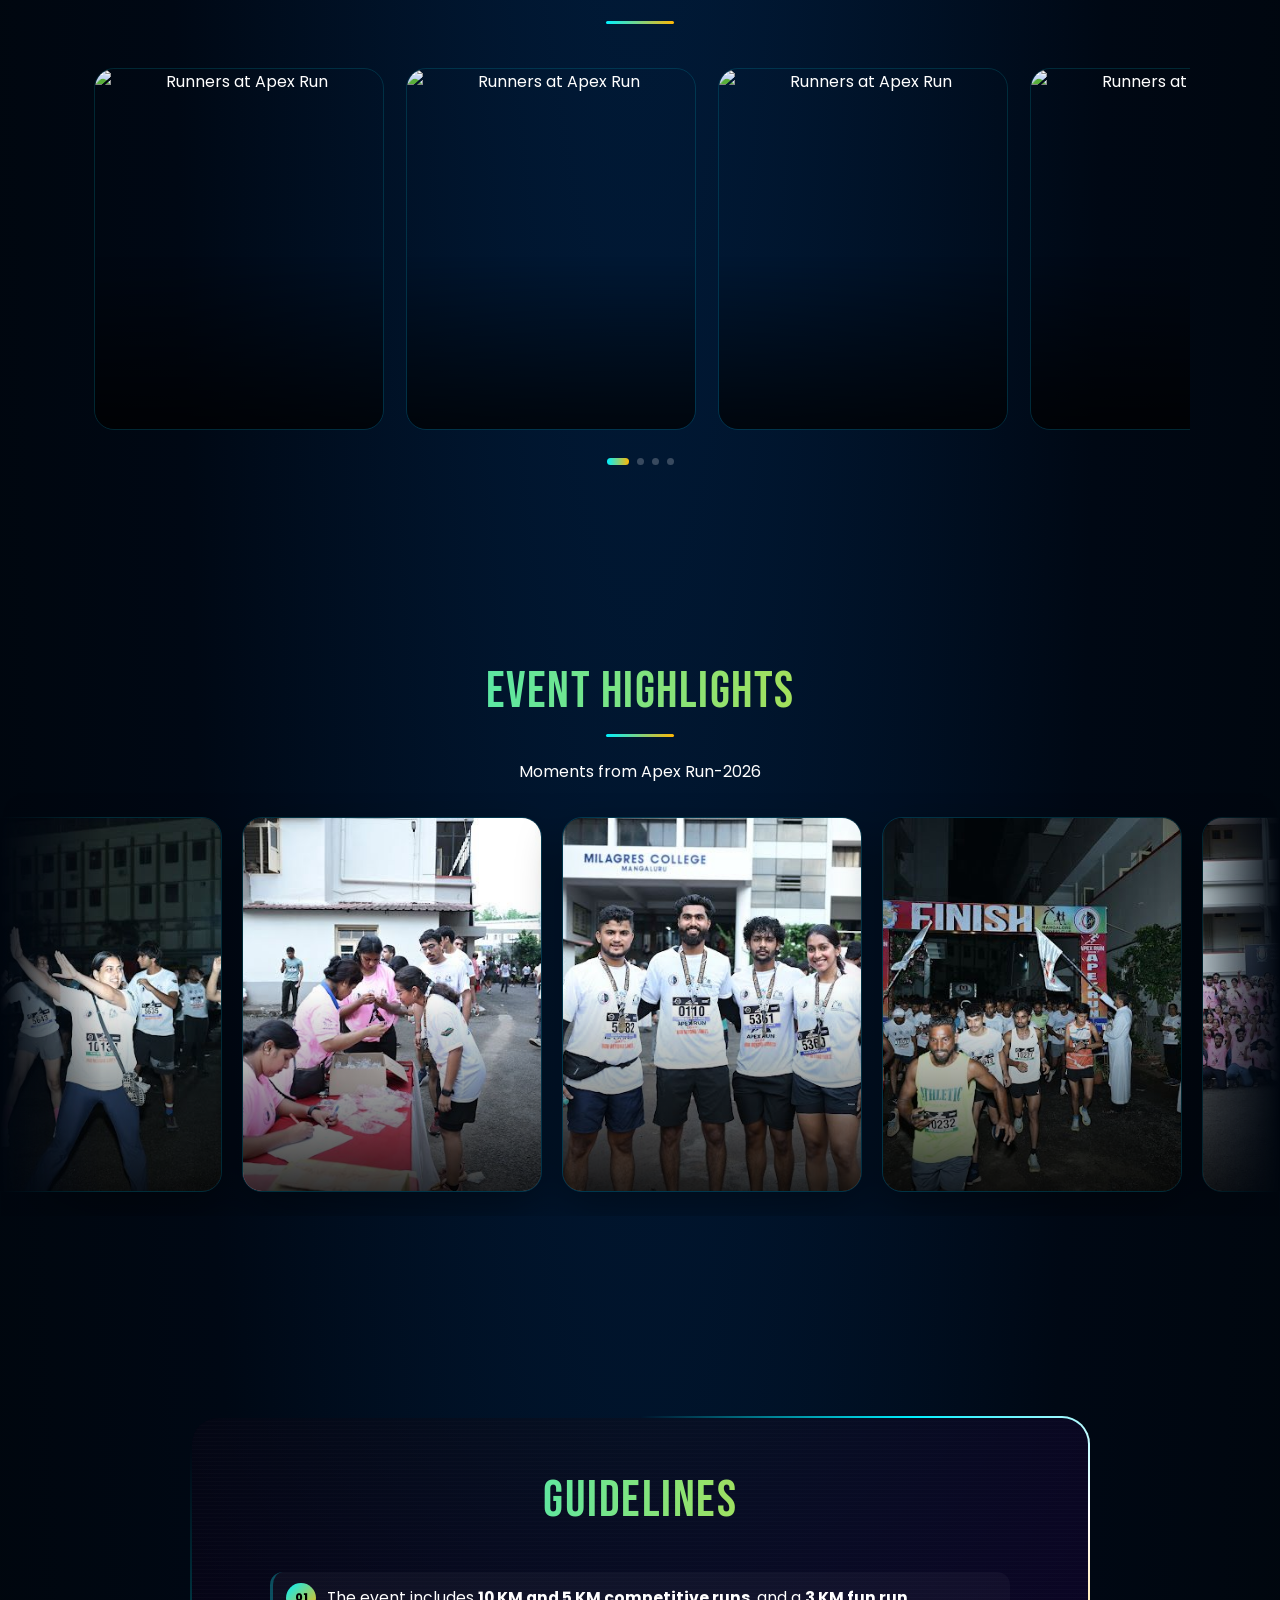
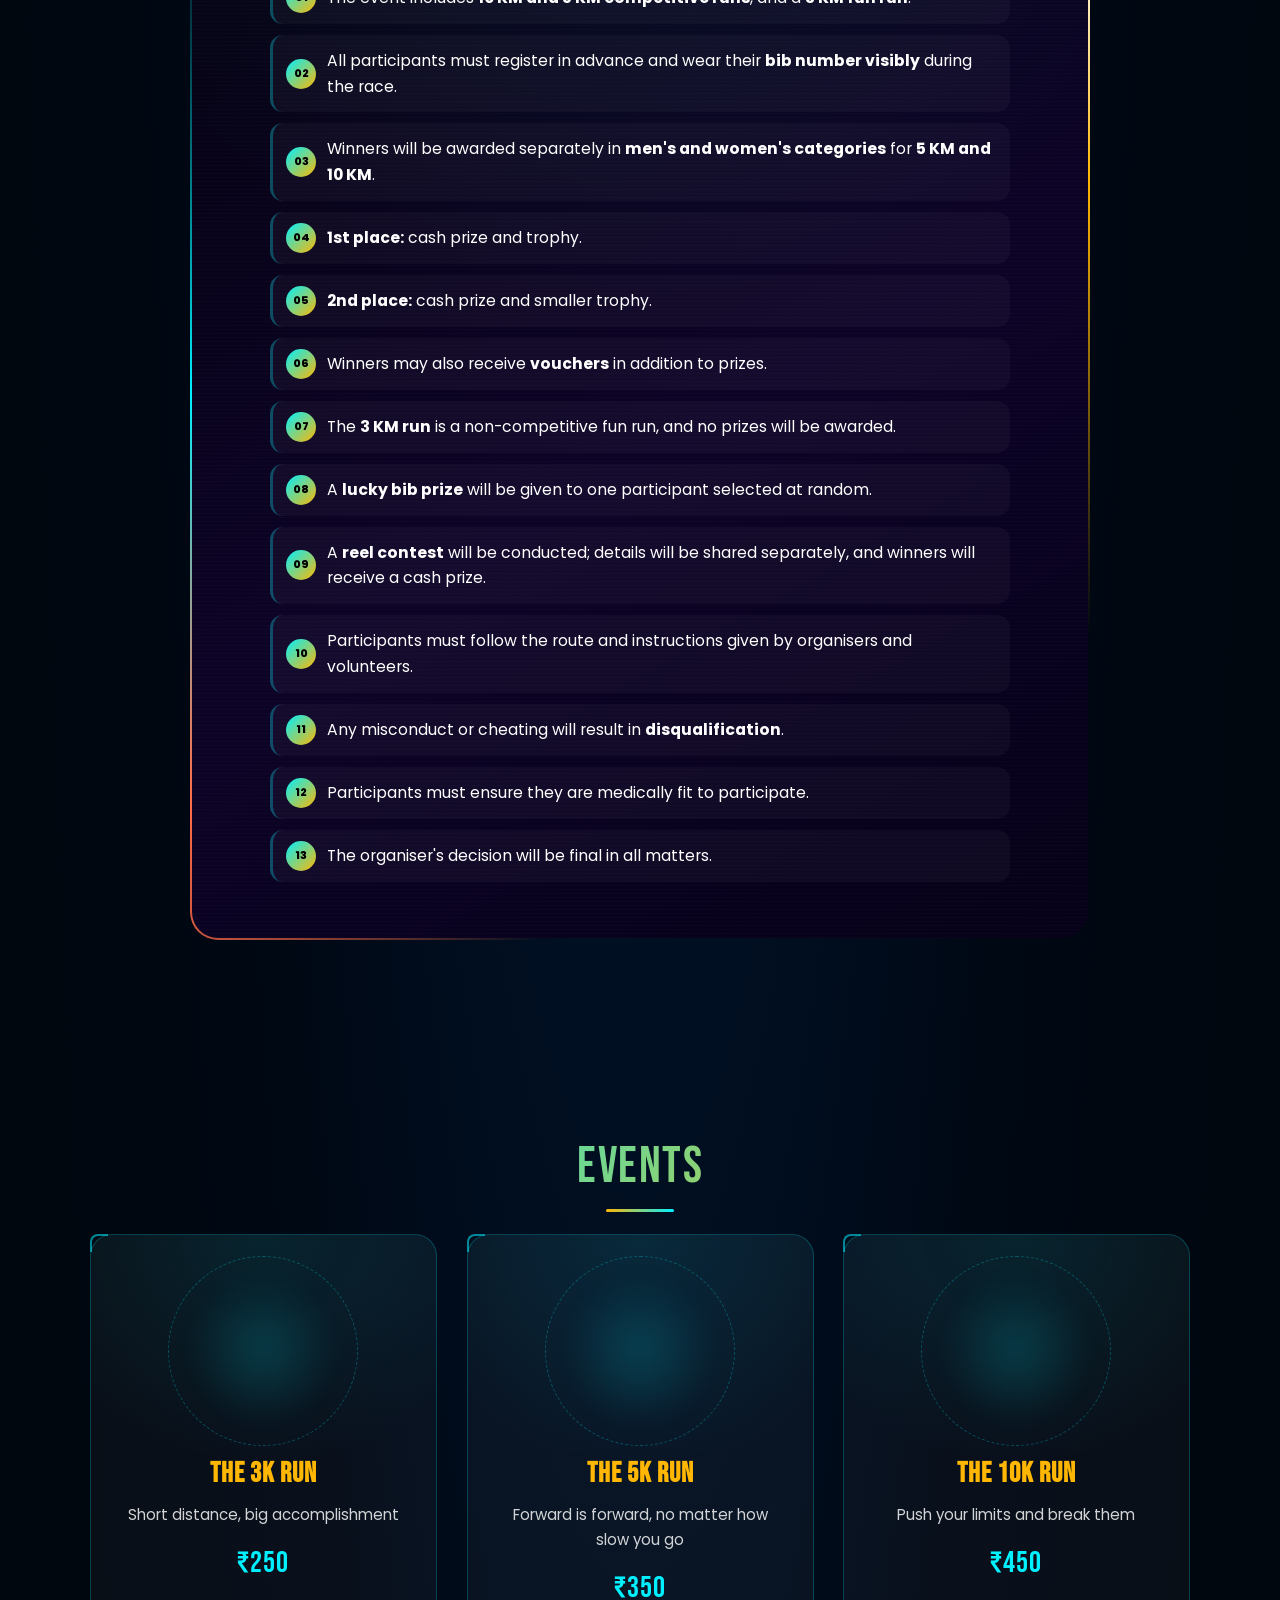
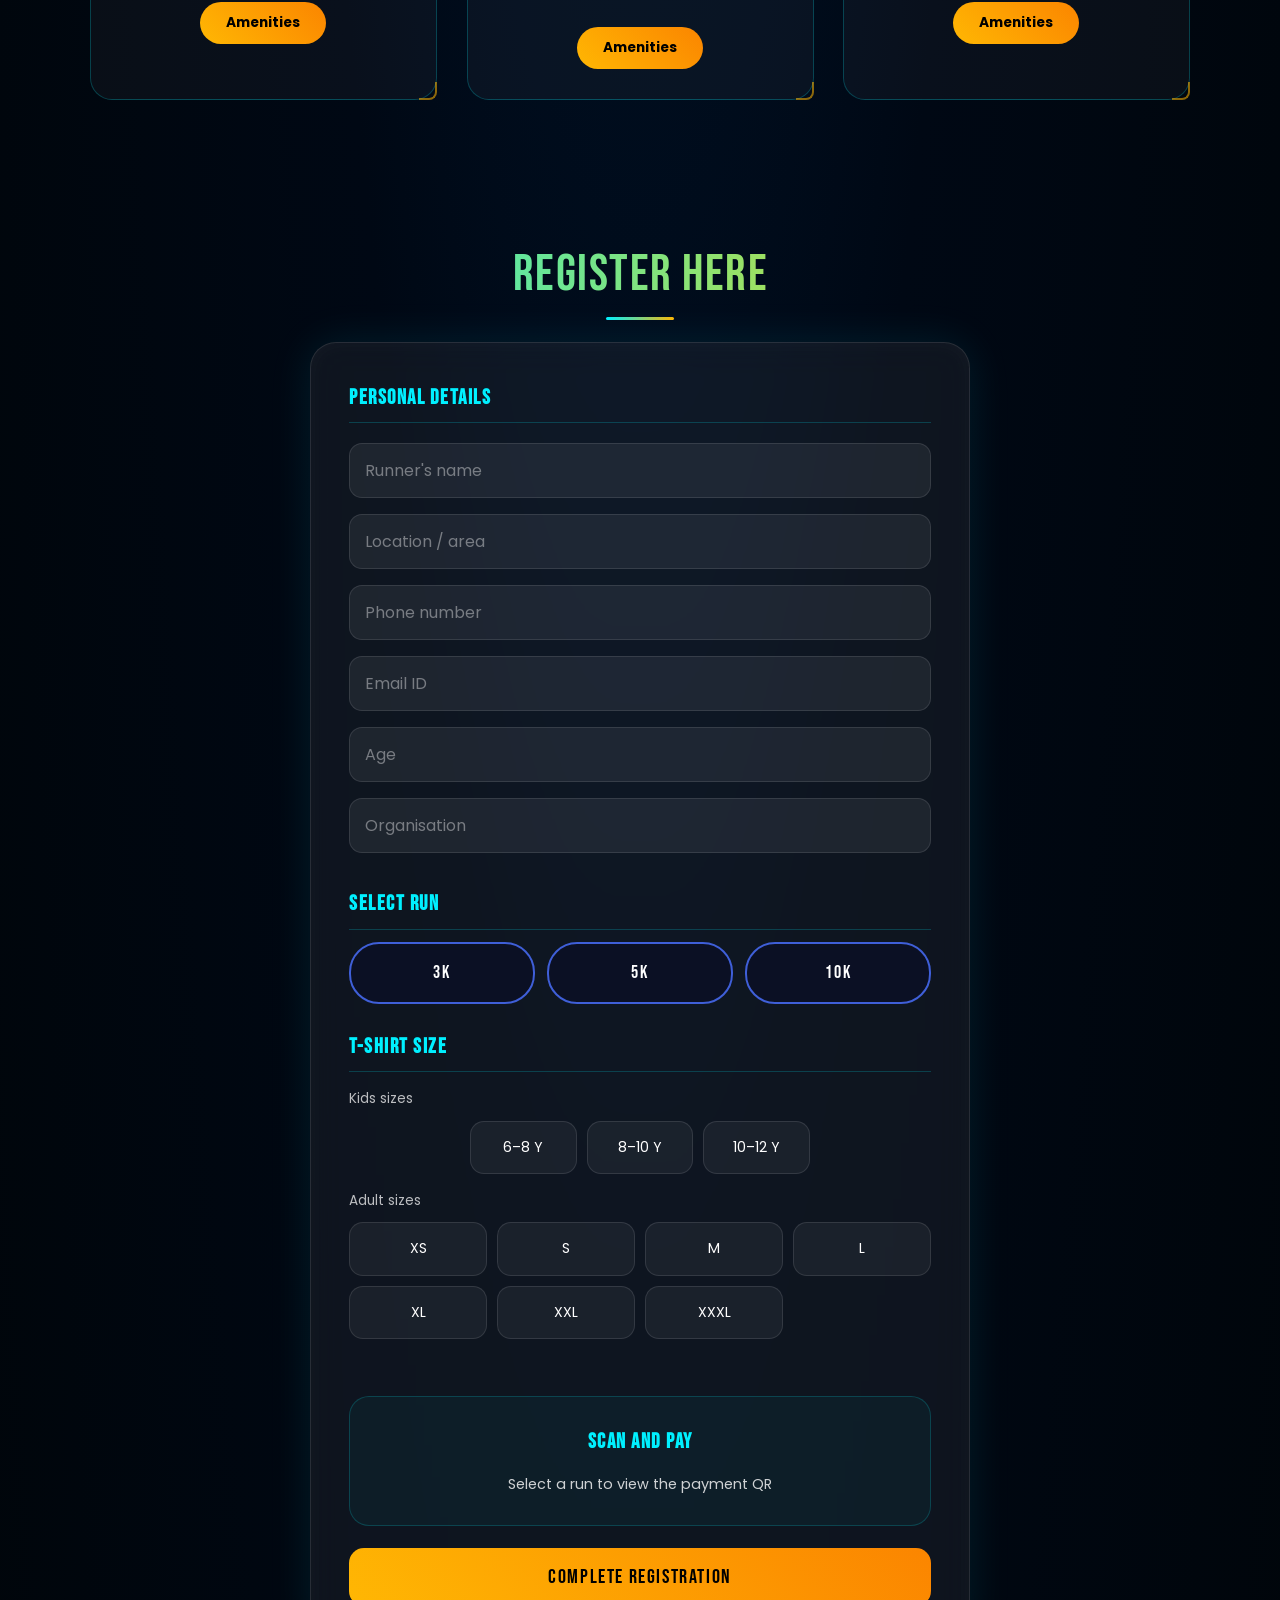
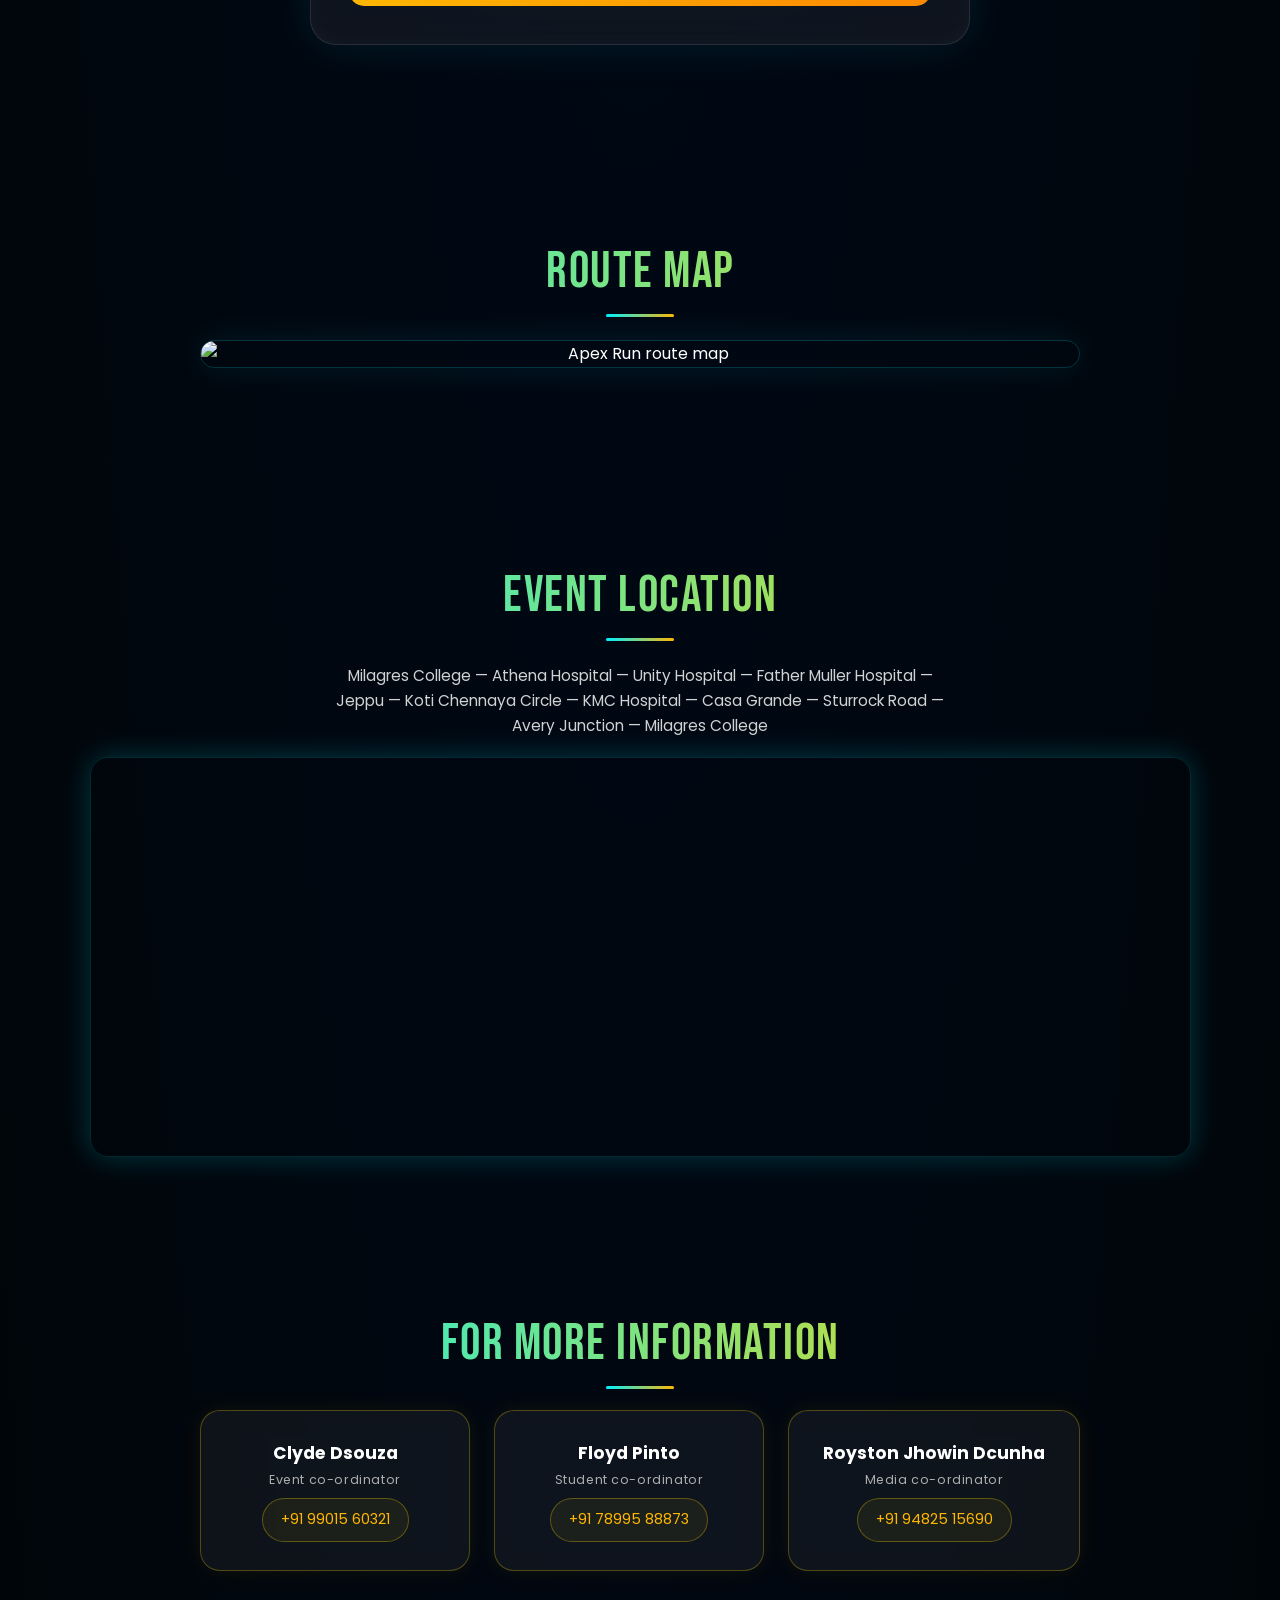
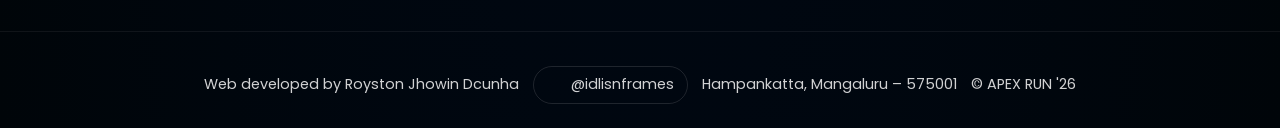
==== commit 8441f19b: "Change heading text in contact section" ====
--- a/index.html
+++ b/index.html
@@ -446,7 +446,7 @@
      CONTACT
 ============================ -->
 <section id="contact">
-    <h2 class="gradient-heading reveal" data-reveal="draw">GET IN TOUCH</h2>
+    <h2 class="gradient-heading reveal" data-reveal="draw">FOR MORE INFORMATION</h2>
     <div class="contact-box">
         <div class="contact-card reveal tilt-card" data-reveal="cascade">
             <strong>Clyde Dsouza</strong>
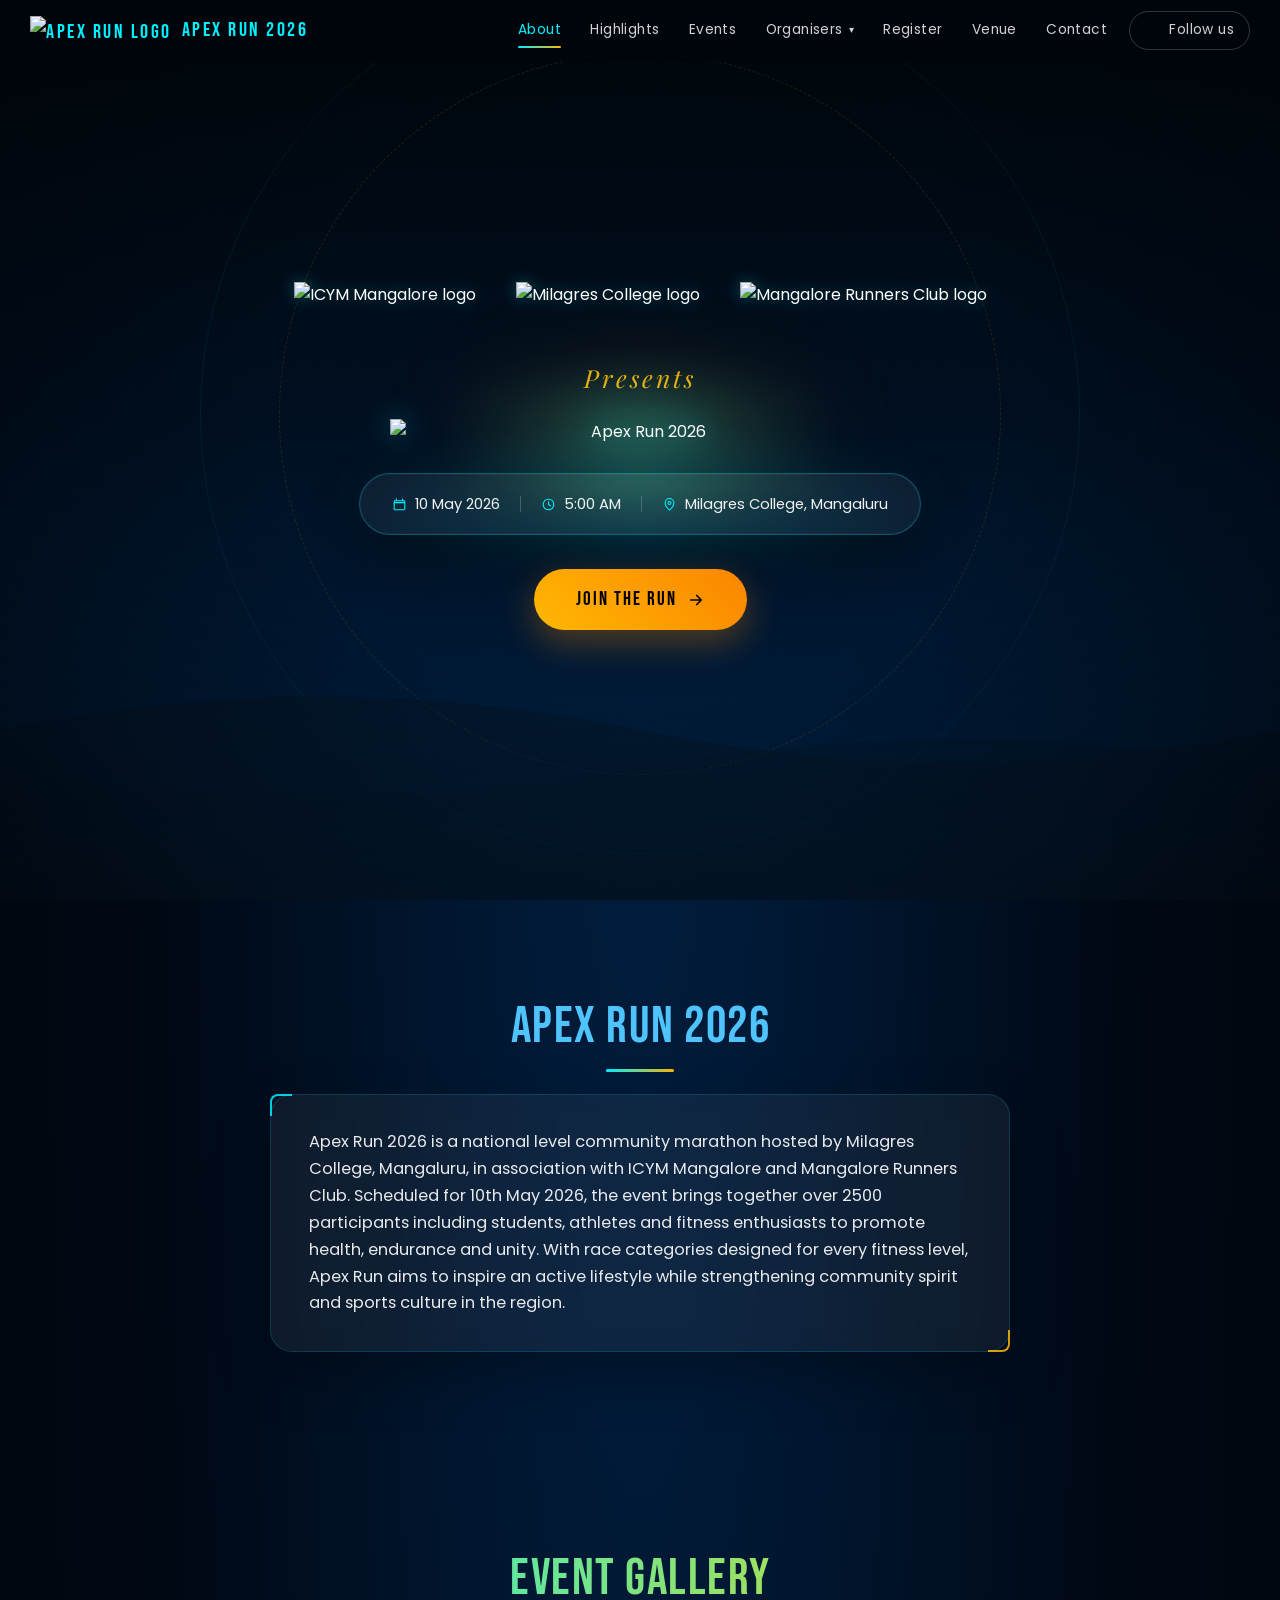
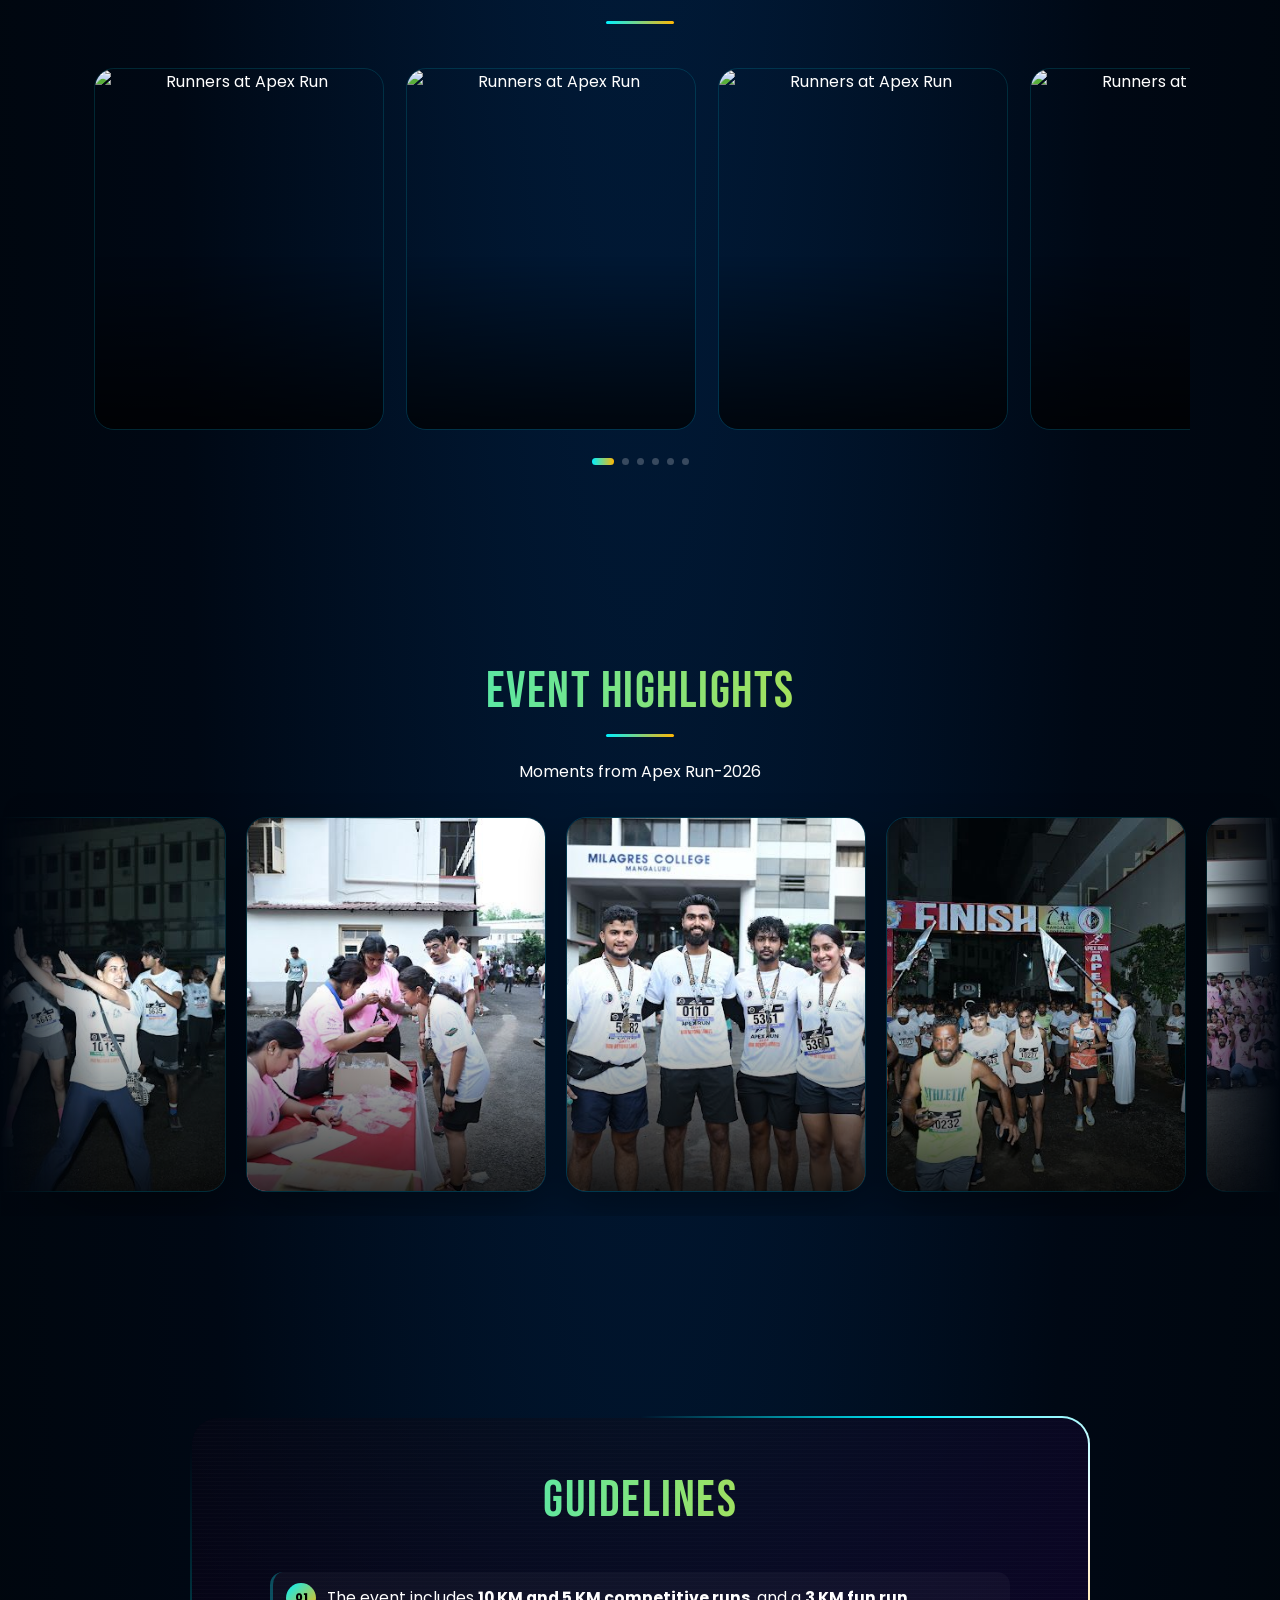
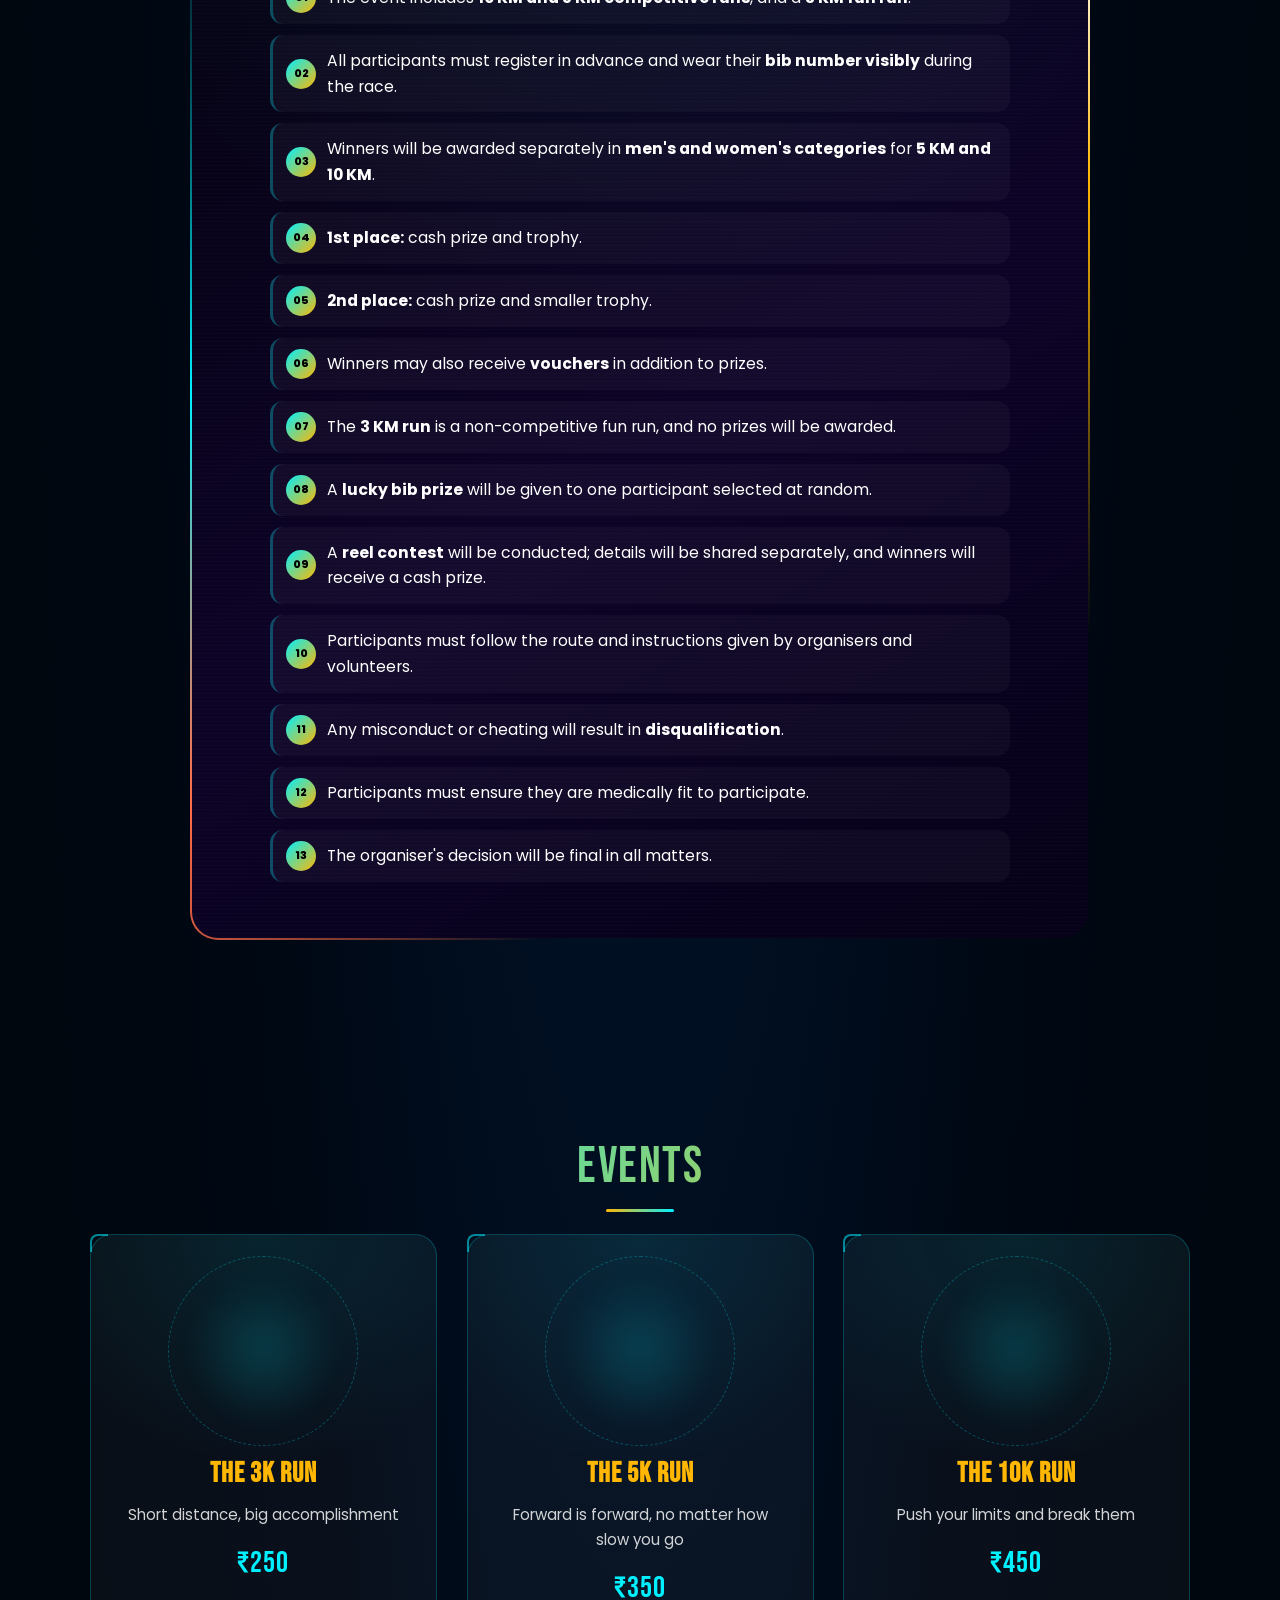
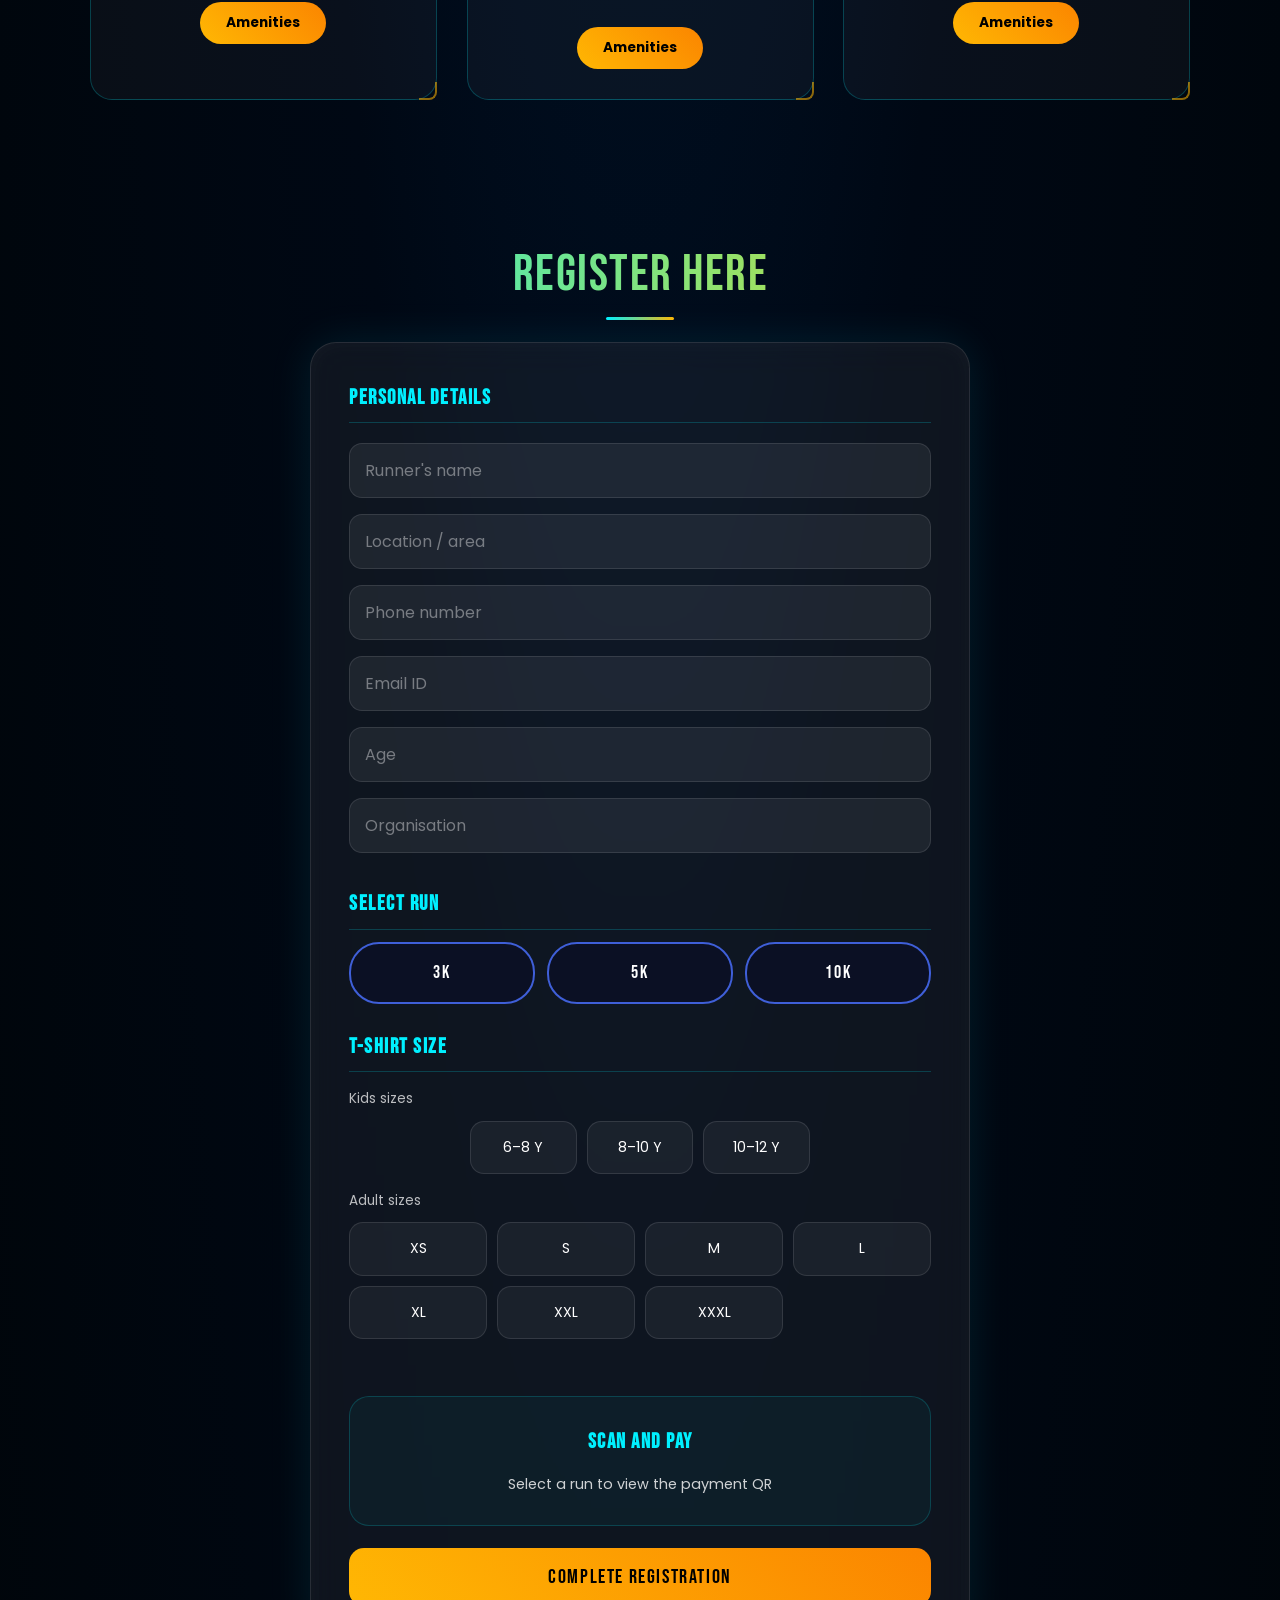
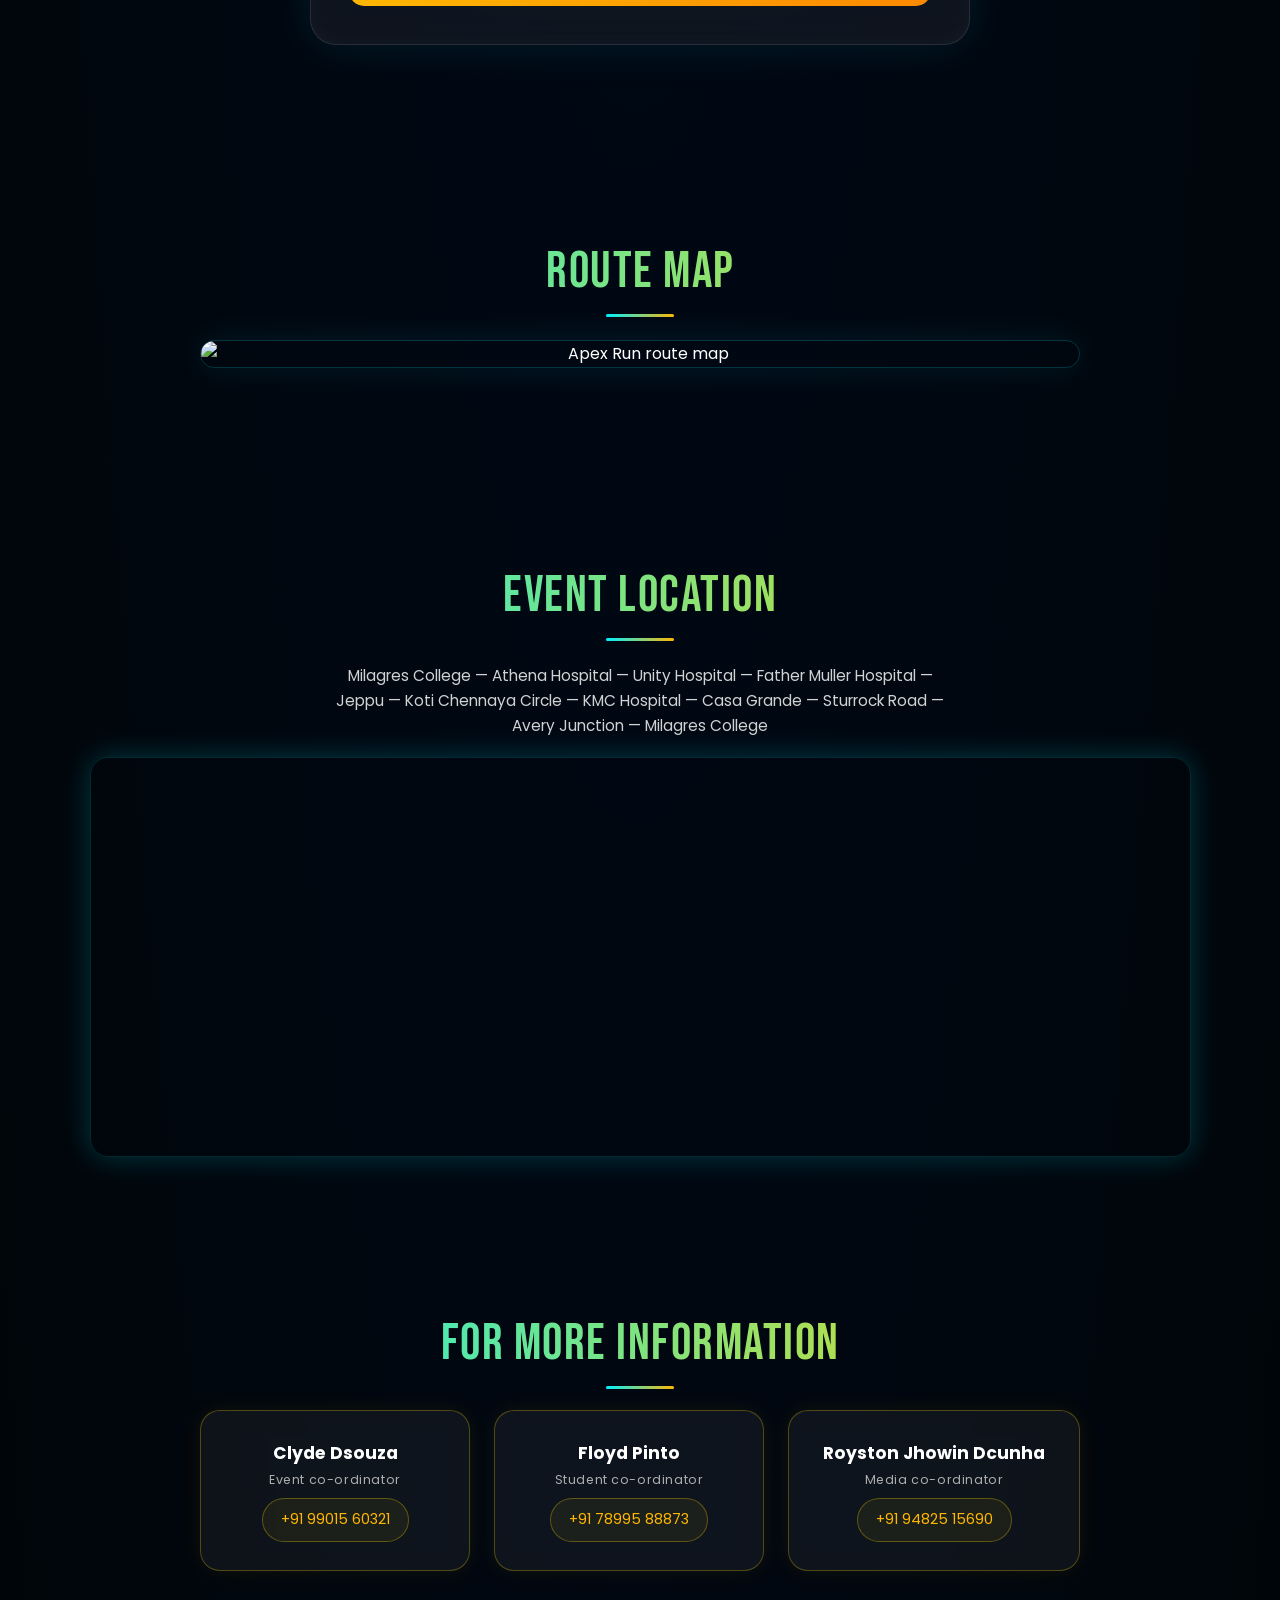
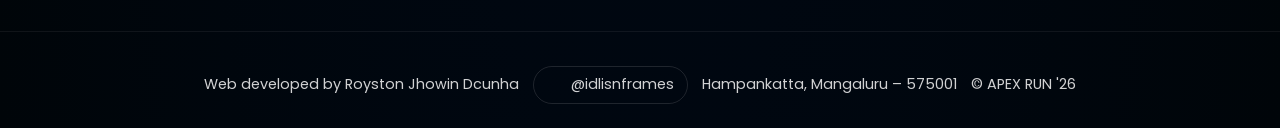
==== commit 6e4a2e5e: "Add more images to the album section" ====
--- a/index.html
+++ b/index.html
@@ -197,6 +197,8 @@
     <div class="album-item"><img src="img3.jpeg" alt="Runners at Apex Run" loading="lazy"></div>
     <div class="album-item"><img src="img1.jpeg" alt="Runners at Apex Run" loading="lazy"></div>
     <div class="album-item"><img src="img2.jpeg" alt="Runners at Apex Run" loading="lazy"></div>
+    <div class="album-item"><img src="img6.jpeg" alt="Runners at Apex Run" loading="lazy"></div>
+    <div class="album-item"><img src="img5.jpeg" alt="Runners at Apex Run" loading="lazy"></div>
     <div class="album-item"><img src="img4.jpeg" alt="Runners at Apex Run" loading="lazy"></div>
     <!-- ADD MORE GALLERY ITEMS HERE -->
   </div>
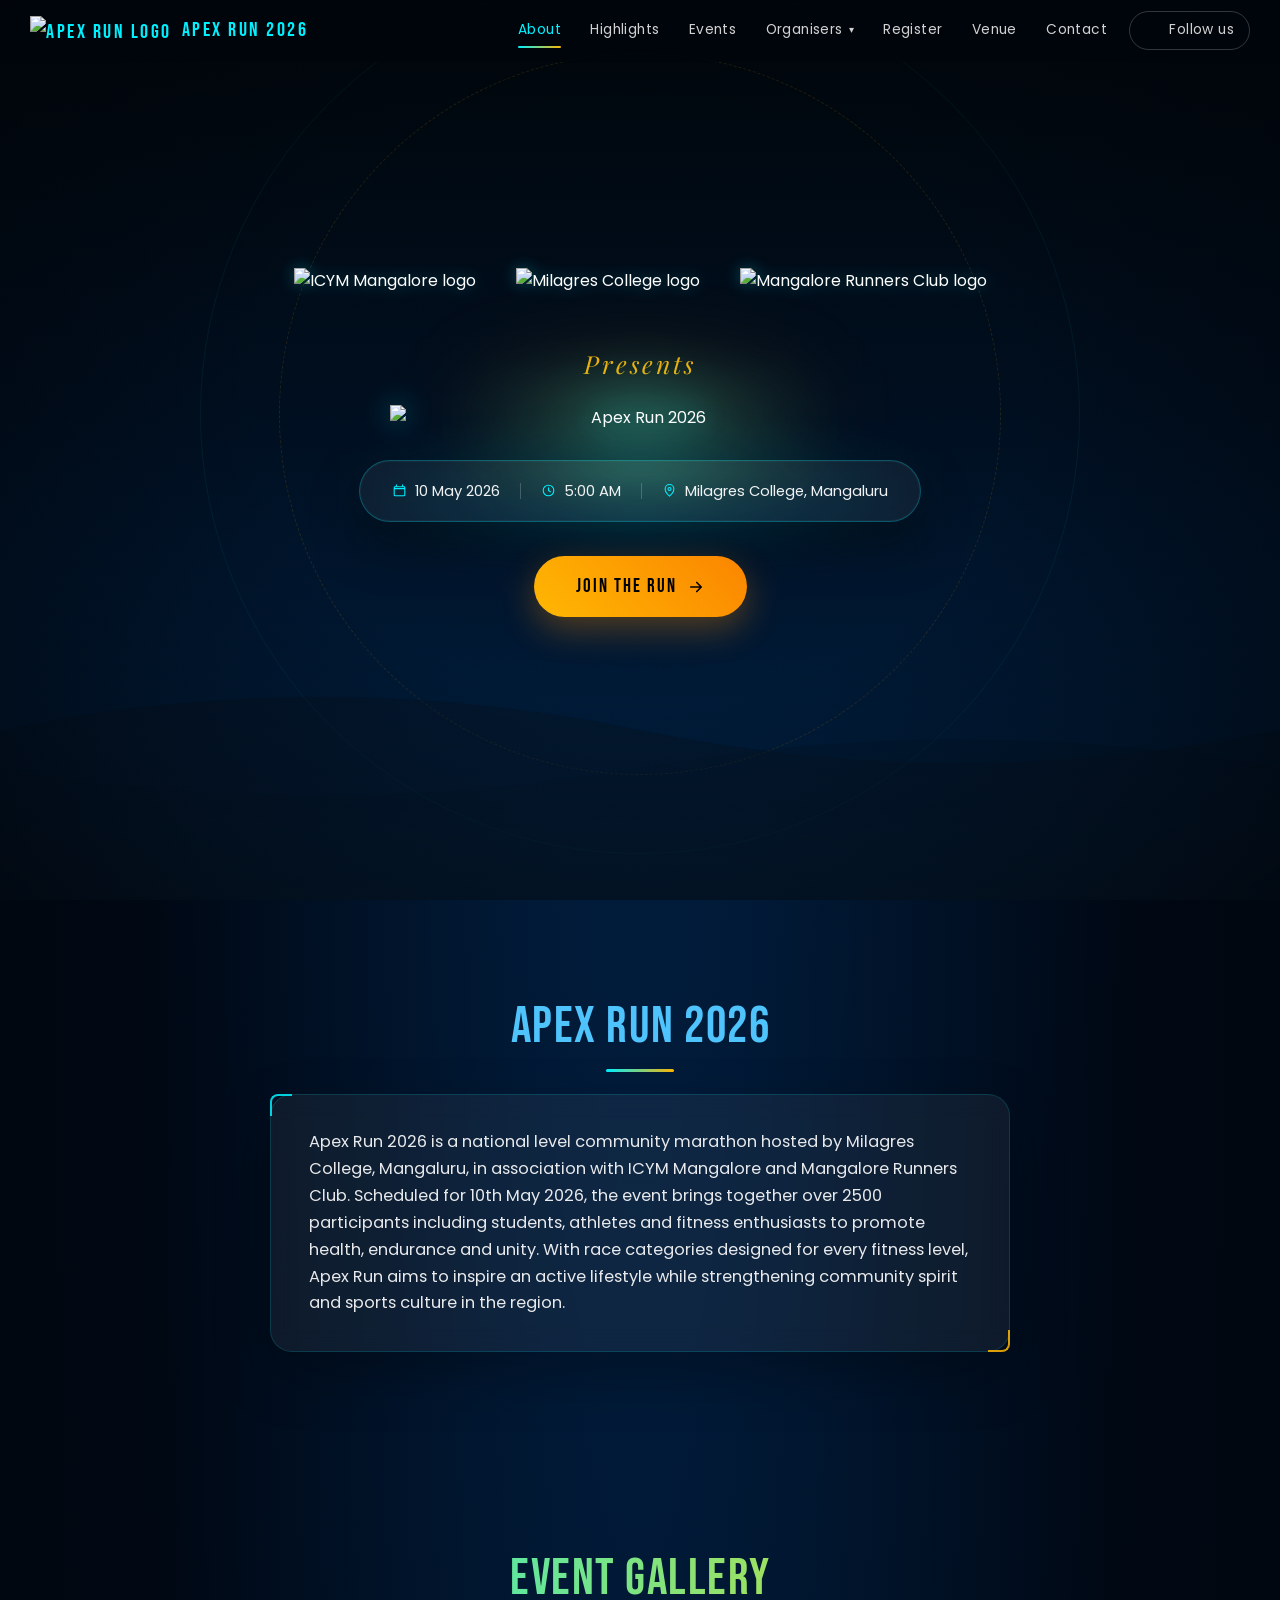
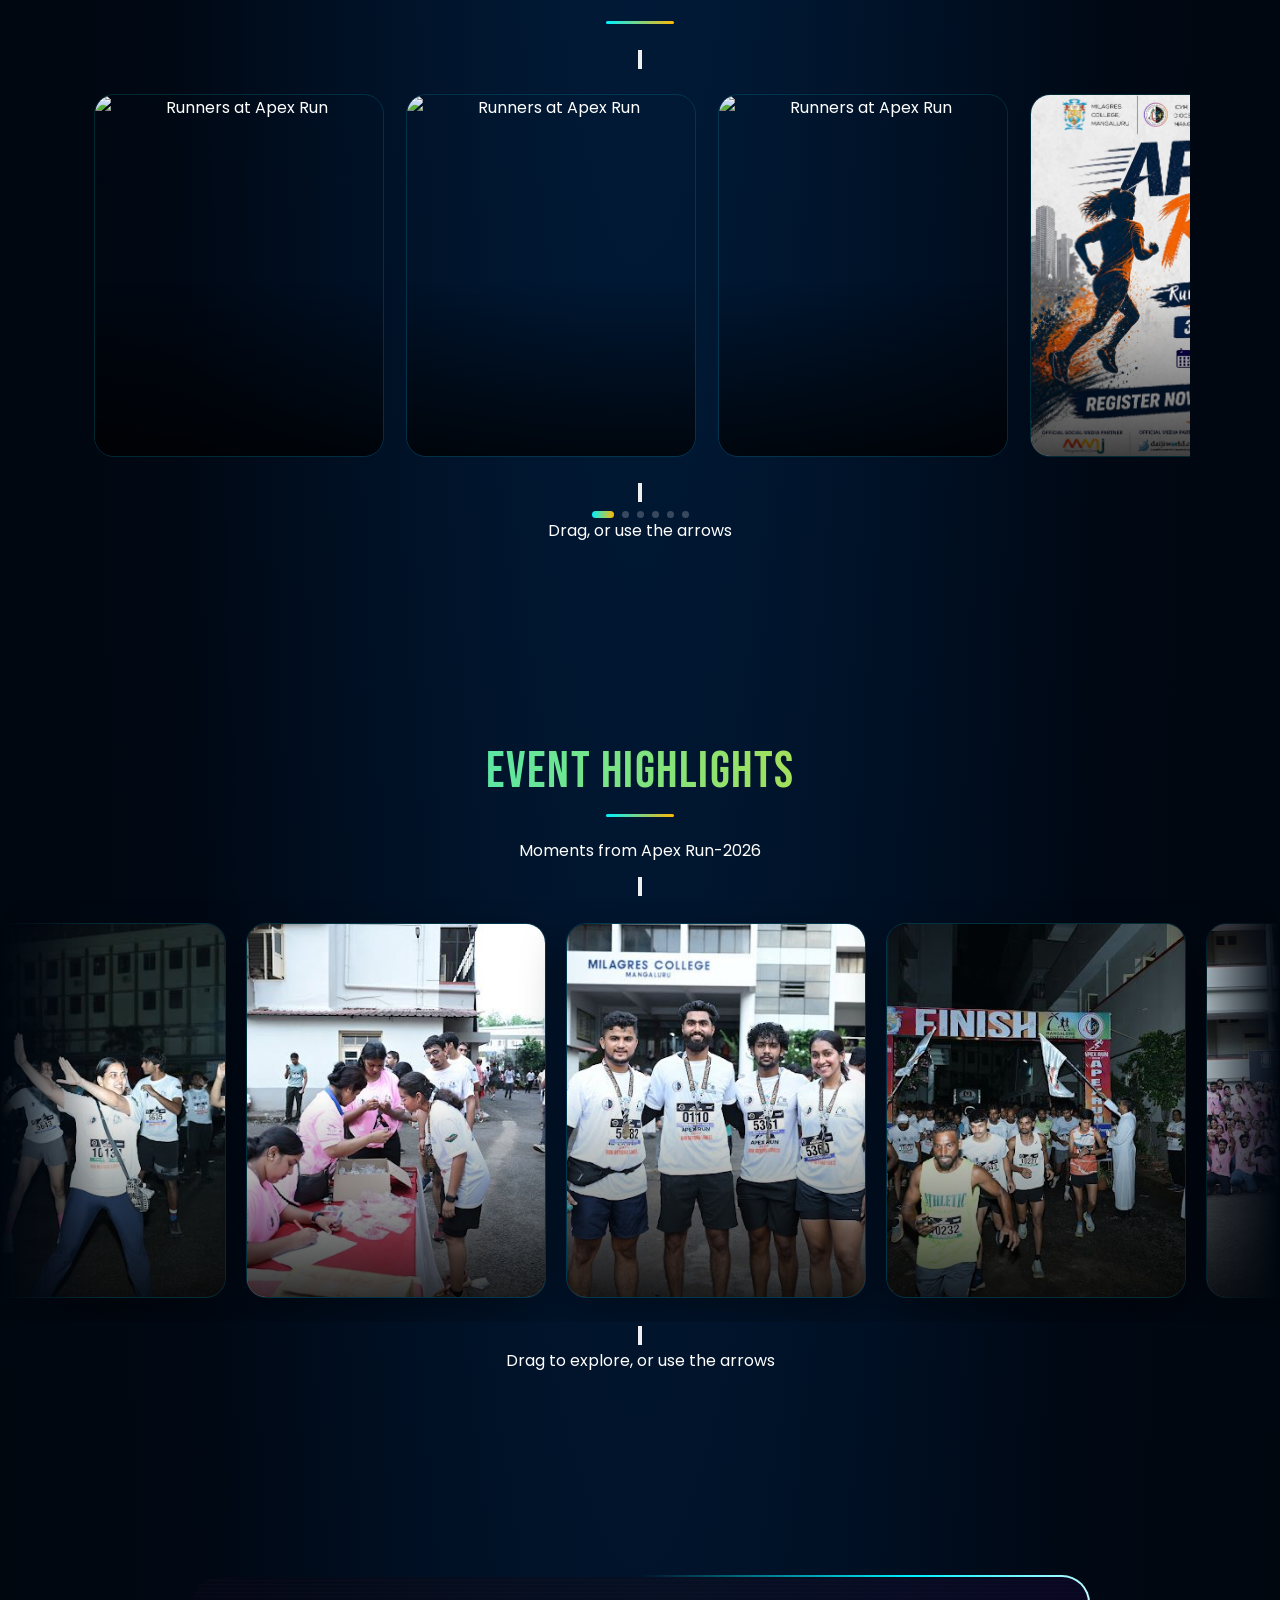
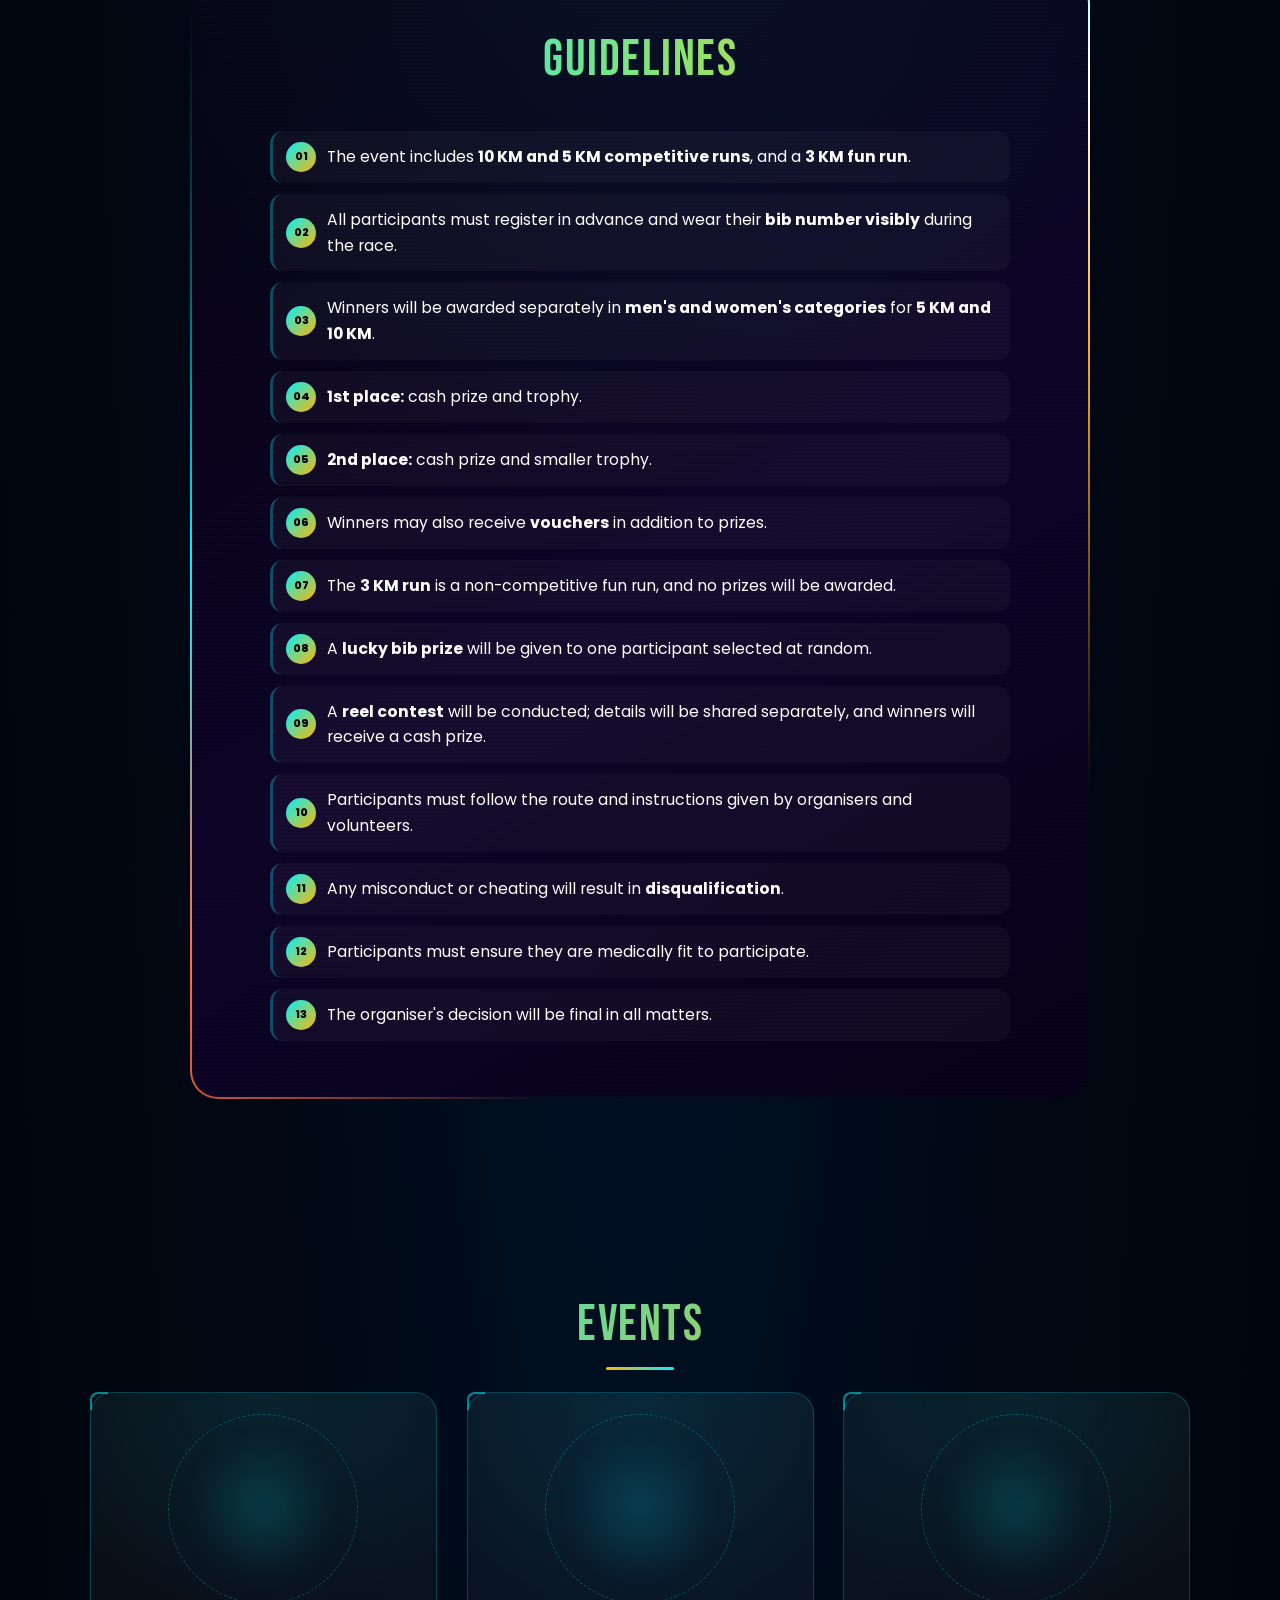
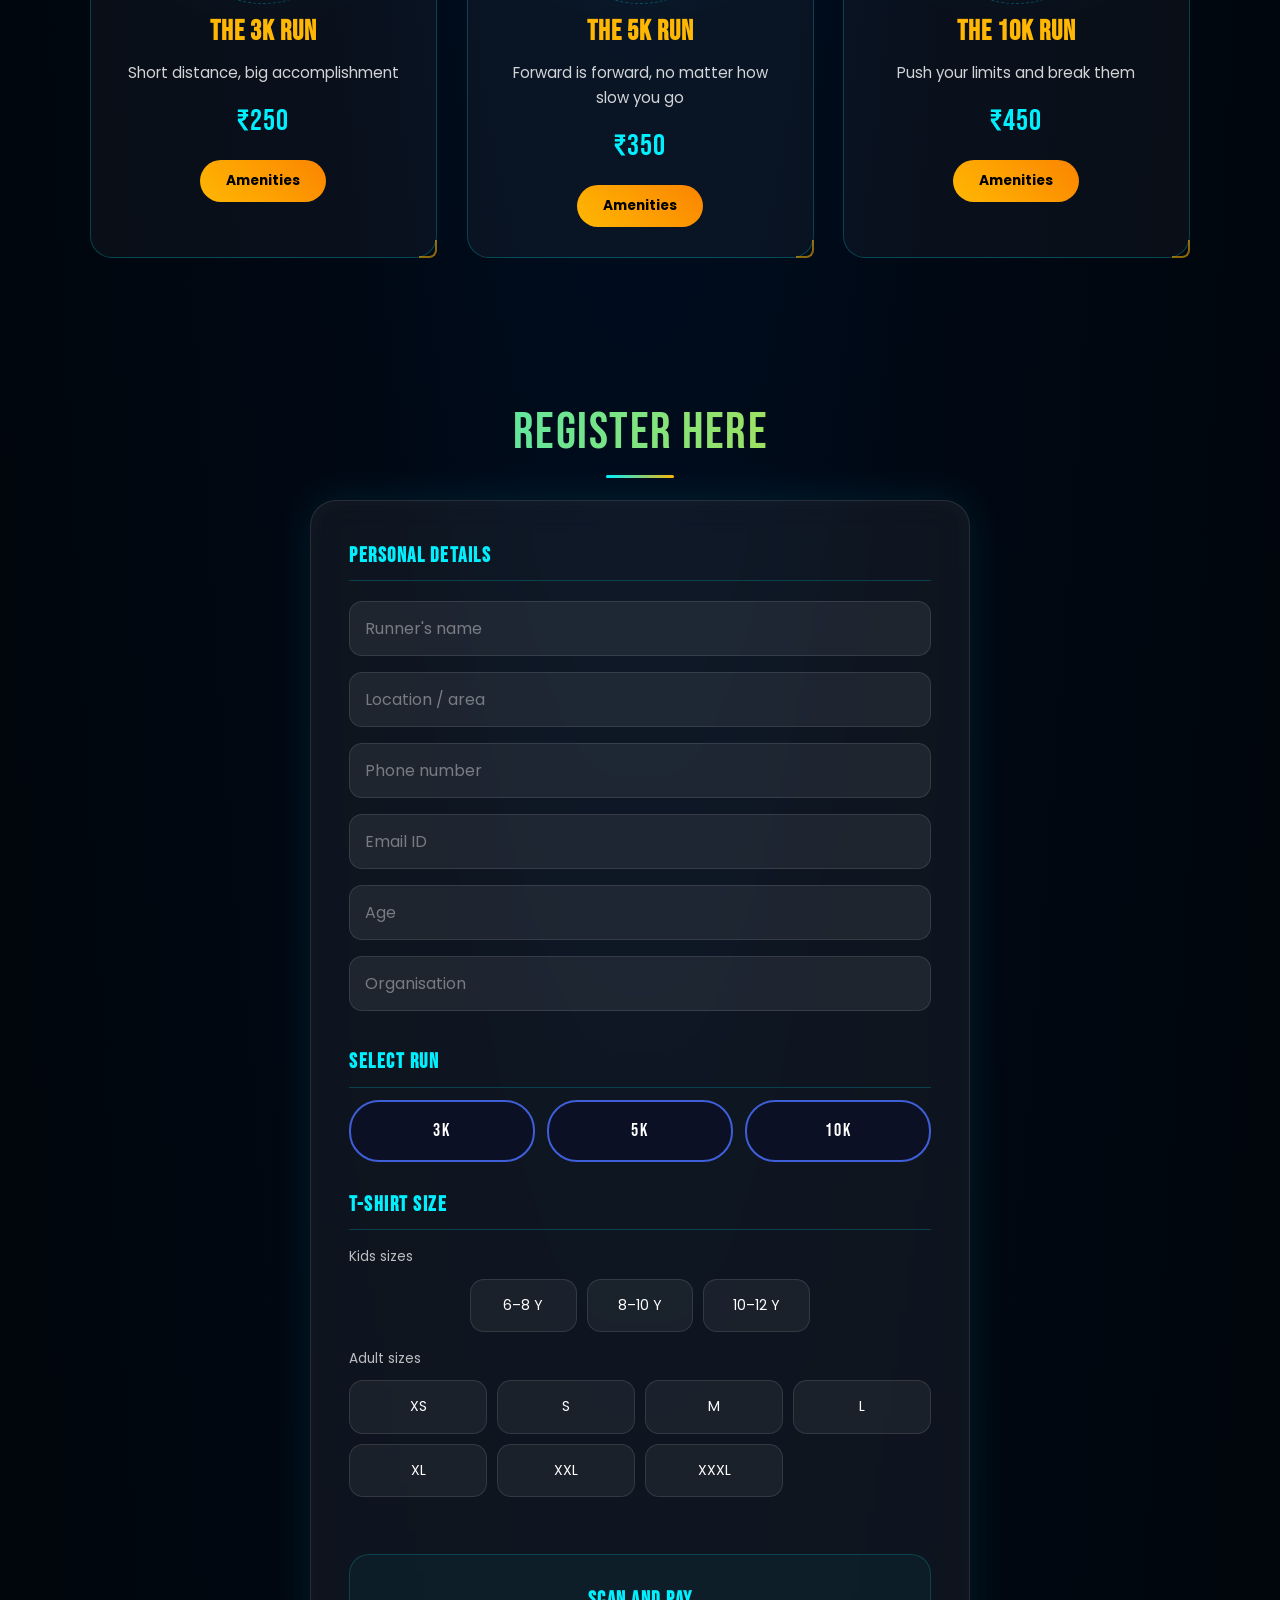
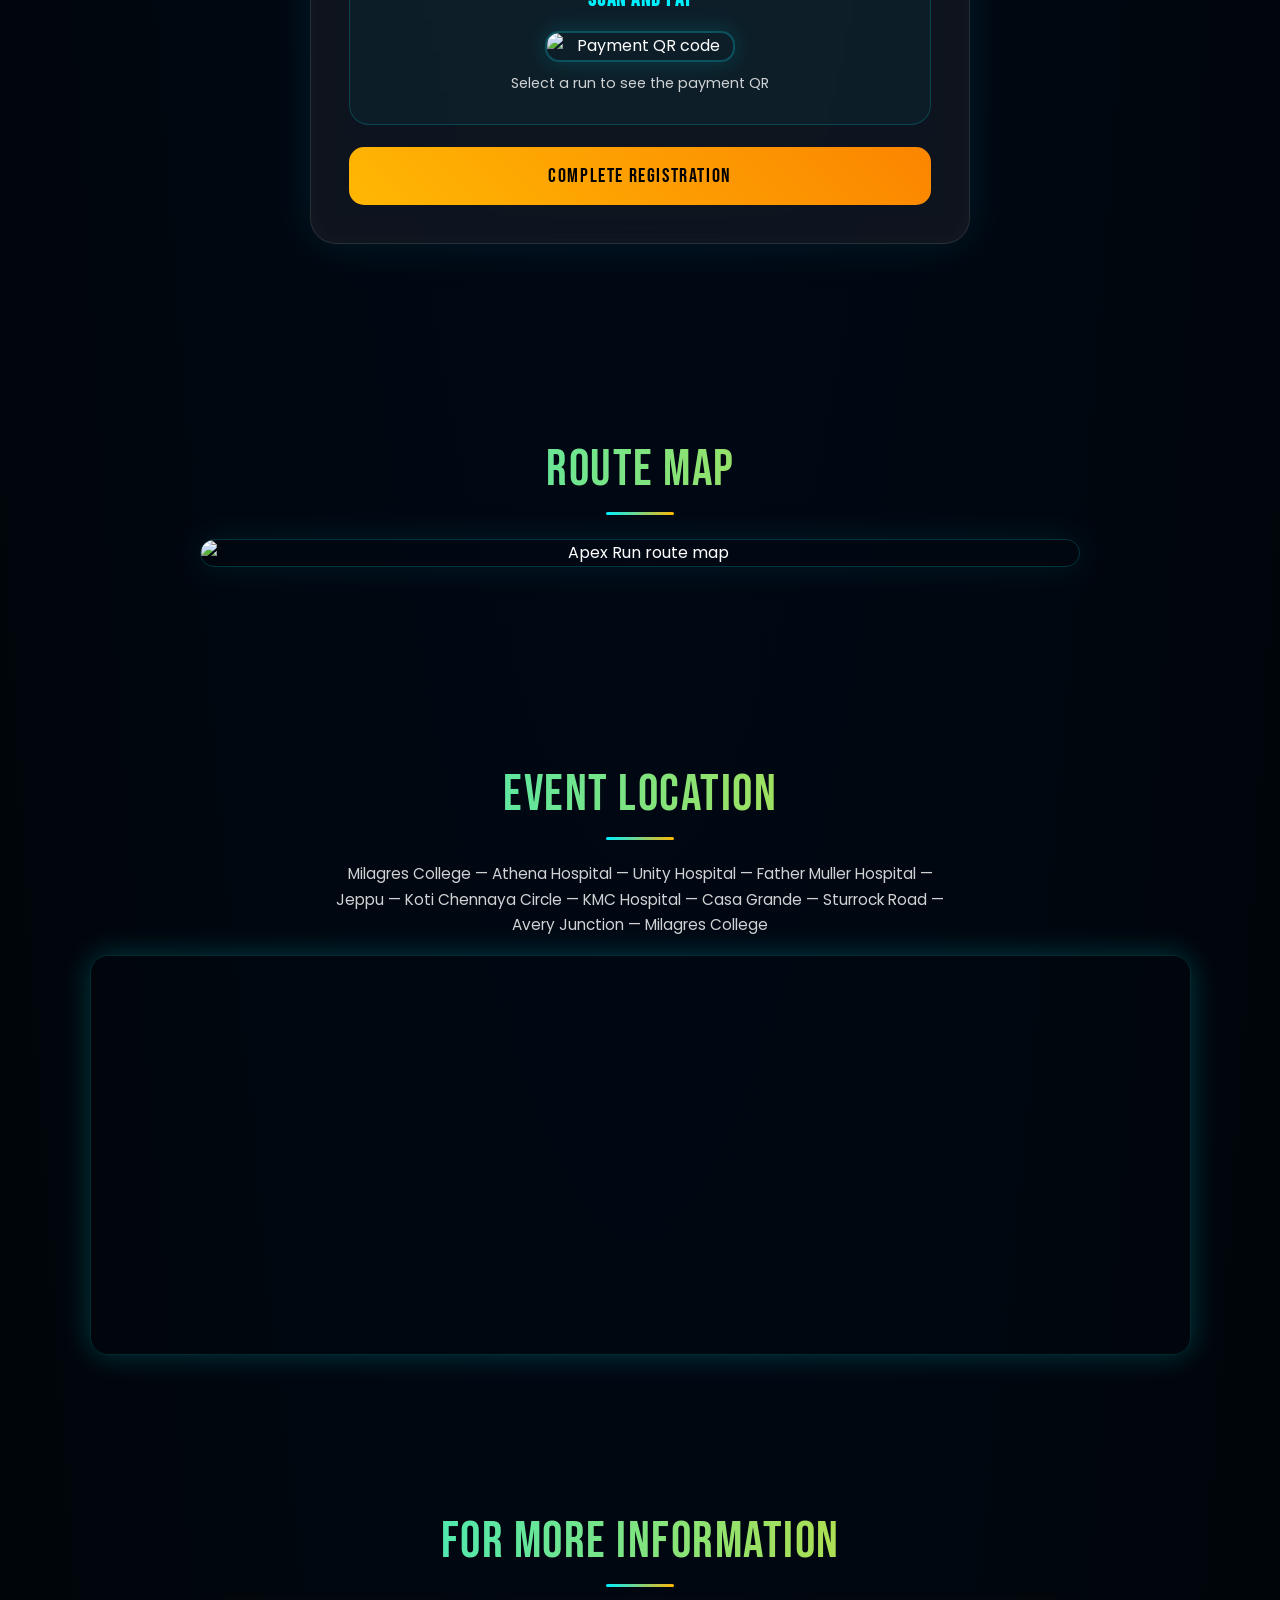
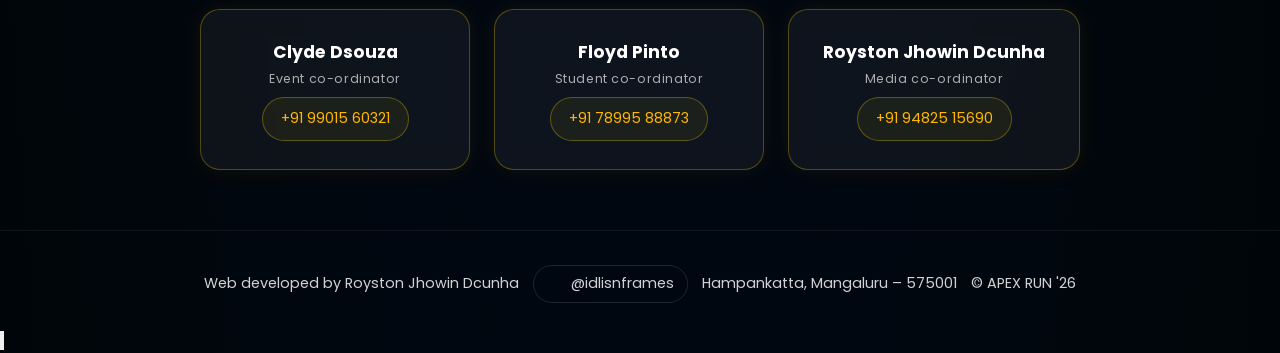
==== commit 63cbfd3d: "Enhance HTML with preload, loading attributes, and accessibility Updated HTML structure and attribut" ====
--- a/index.html
+++ b/index.html
@@ -19,9 +19,20 @@
 <link rel="preconnect" href="https://fonts.gstatic.com" crossorigin>
 <link href="https://fonts.googleapis.com/css2?family=Bebas+Neue&family=Poppins:wght@300;400;500;600;800&family=Playfair+Display:ital@0;1&display=swap" rel="stylesheet">
 <link rel="stylesheet" href="style.css">
+
+<!-- The hero logo is the largest thing on screen; fetch it first. -->
+<link rel="preload" as="image" href="Apex-run.PNG">
+
+<!-- If scripts never run, nothing stays hidden behind the preloader. -->
+<noscript><style>
+  #preloader, .curtain, .rail-btn, .back-top { display: none !important; }
+  body.is-loading { overflow: auto !important; height: auto !important; }
+  .reveal, .album-item, .highlight-item { opacity: 1 !important; transform: none !important; clip-path: none !important; }
+  .hero-content { opacity: 1 !important; transform: none !important; animation: none !important; }
+</style></noscript>
 </head>
 
-<body>
+<body class="is-loading">
 
 <!-- ============================
      PRELOADER — 3D running track
@@ -78,7 +89,7 @@
                 Organisers <span class="caret" aria-hidden="true">▾</span>
             </button>
             <div class="nav-dropdown-menu" id="orgMenu">
-                <div class="nav-dropdown-inner">
+                <div class="nav-dropdown-inner" data-stagger>
                     <a href="about-icym.html" class="nav-dropdown-link">
                         <img src="icym-logo.PNG" alt=""> ICYM Mangalore
                     </a>
@@ -145,7 +156,7 @@
         <div class="presents"><span>Presents</span></div>
 
         <div class="logo-neon">
-            <img src="Apex-run.PNG" class="apex-run-logo" alt="Apex Run 2026">
+            <img src="Apex-run.PNG" class="apex-run-logo" alt="Apex Run 2026" fetchpriority="high">
         </div>
 
         <div class="hero-info-bubble">
@@ -170,6 +181,11 @@
             <span>Join the run</span>
             <svg viewBox="0 0 24 24" class="hero-cta-arrow" aria-hidden="true"><path d="M5 12h14M13 6l6 6-6 6"/></svg>
         </a>
+    </div>
+
+    <div class="hero-scroll" aria-hidden="true">
+        <span class="hero-scroll-line"></span>
+        <span>Scroll</span>
     </div>
 
 </header>
@@ -189,21 +205,33 @@
 
 <!-- ============================
      GALLERY
+     Wrapped in a rail: drag, arrows, dots and keys all drive it.
 ============================ -->
 <section class="album-section">
   <h2 class="gradient-heading reveal" data-reveal="draw">EVENT GALLERY</h2>
 
-  <div class="album-scroll" id="albumScroll">
-    <div class="album-item"><img src="img3.jpeg" alt="Runners at Apex Run" loading="lazy"></div>
-    <div class="album-item"><img src="img1.jpeg" alt="Runners at Apex Run" loading="lazy"></div>
-    <div class="album-item"><img src="img2.jpeg" alt="Runners at Apex Run" loading="lazy"></div>
-    <div class="album-item"><img src="img6.jpeg" alt="Runners at Apex Run" loading="lazy"></div>
-    <div class="album-item"><img src="img5.jpeg" alt="Runners at Apex Run" loading="lazy"></div>
-    <div class="album-item"><img src="img4.jpeg" alt="Runners at Apex Run" loading="lazy"></div>
-    <!-- ADD MORE GALLERY ITEMS HERE -->
+  <div class="rail" data-rail>
+    <button type="button" class="rail-btn rail-prev" aria-label="Previous photo" aria-controls="albumScroll">
+      <svg viewBox="0 0 24 24" aria-hidden="true"><path d="M15 5l-7 7 7 7"/></svg>
+    </button>
+
+    <div class="album-scroll" id="albumScroll" tabindex="0" role="region" aria-label="Event photo gallery, scrollable">
+      <div class="album-item"><img src="img3.jpeg" alt="Runners at Apex Run" loading="lazy" draggable="false"></div>
+      <div class="album-item"><img src="img1.jpeg" alt="Runners at Apex Run" loading="lazy" draggable="false"></div>
+      <div class="album-item"><img src="img2.jpeg" alt="Runners at Apex Run" loading="lazy" draggable="false"></div>
+      <div class="album-item"><img src="img6.jpeg" alt="Runners at Apex Run" loading="lazy" draggable="false"></div>
+      <div class="album-item"><img src="img5.jpeg" alt="Runners at Apex Run" loading="lazy" draggable="false"></div>
+      <div class="album-item"><img src="img4.jpeg" alt="Runners at Apex Run" loading="lazy" draggable="false"></div>
+      <!-- ADD MORE GALLERY ITEMS HERE -->
+    </div>
+
+    <button type="button" class="rail-btn rail-next" aria-label="Next photo" aria-controls="albumScroll">
+      <svg viewBox="0 0 24 24" aria-hidden="true"><path d="M9 5l7 7-7 7"/></svg>
+    </button>
   </div>
 
   <div class="album-dots" id="albumDots" aria-hidden="true"></div>
+  <p class="rail-hint">Drag, or use the arrows</p>
 </section>
 
 <!-- ============================
@@ -213,39 +241,49 @@
   <h2 class="gradient-heading reveal" data-reveal="draw">EVENT HIGHLIGHTS</h2>
   <p class="highlights-sub reveal" data-reveal="rise">Moments from Apex Run-2026</p>
 
-  <div class="highlights-marquee" id="highlightsMarquee">
-    <div class="highlights-track" id="highlightsTrack">
-
-      <figure class="highlight-item">
-        <img src="highlight1.jpeg" alt="Runners gathering at the start line" loading="lazy">
-      </figure>
-
-       <figure class="highlight-item">
-        <img src="highlight5.jpeg" alt="Runners gathering at the start line" loading="lazy">
-      </figure>
-
-      <figure class="highlight-item">
-        <img src="highlight2.jpeg" alt="Supporters cheering along the route" loading="lazy">
-      </figure>
-
-       <figure class="highlight-item">
-        <img src="highlight6.jpeg" alt="Runners gathering at the start line" loading="lazy">
-      </figure>
-
-
-      <figure class="highlight-item">
-        <img src="highlight3.jpeg" alt="Winners receiving medals" loading="lazy">
-      </figure>
-
-      <figure class="highlight-item">
-        <img src="highlight4.jpeg" alt="Volunteers at the hydration point" loading="lazy">
-      </figure>
-         
-         
-      <!-- ADD MORE HIGHLIGHT ITEMS HERE -->
-
-    </div>
+  <div class="rail rail--full" data-rail>
+    <button type="button" class="rail-btn rail-prev" aria-label="Scroll highlights left" aria-controls="highlightsMarquee">
+      <svg viewBox="0 0 24 24" aria-hidden="true"><path d="M15 5l-7 7 7 7"/></svg>
+    </button>
+
+    <div class="highlights-marquee" id="highlightsMarquee" tabindex="0" role="region" aria-label="Event highlights, scrollable">
+      <div class="highlights-track" id="highlightsTrack">
+
+        <figure class="highlight-item">
+          <img src="highlight1.jpeg" alt="Runners gathering at the start line" loading="lazy" draggable="false">
+        </figure>
+
+        <figure class="highlight-item">
+          <img src="highlight5.jpeg" alt="The field setting off from Milagres College" loading="lazy" draggable="false">
+        </figure>
+
+        <figure class="highlight-item">
+          <img src="highlight2.jpeg" alt="Supporters cheering along the route" loading="lazy" draggable="false">
+        </figure>
+
+        <figure class="highlight-item">
+          <img src="highlight6.jpeg" alt="Runners on the coastal stretch of the route" loading="lazy" draggable="false">
+        </figure>
+
+        <figure class="highlight-item">
+          <img src="highlight3.jpeg" alt="Winners receiving medals" loading="lazy" draggable="false">
+        </figure>
+
+        <figure class="highlight-item">
+          <img src="highlight4.jpeg" alt="Volunteers at the hydration point" loading="lazy" draggable="false">
+        </figure>
+
+        <!-- ADD MORE HIGHLIGHT ITEMS HERE -->
+
+      </div>
+    </div>
+
+    <button type="button" class="rail-btn rail-next" aria-label="Scroll highlights right" aria-controls="highlightsMarquee">
+      <svg viewBox="0 0 24 24" aria-hidden="true"><path d="M9 5l7 7-7 7"/></svg>
+    </button>
   </div>
+
+  <p class="rail-hint">Drag to explore, or use the arrows</p>
 </section>
 
 <!-- ============================
@@ -401,11 +439,11 @@
 
     <div class="qr-section">
       <h3>Scan and pay</h3>
-      <img id="qrImage" class="qr-image" style="display:none;" alt="Payment QR code">
-      <p id="qrLabel" class="qr-note">Select a run to view the payment QR</p>
-    </div>
-
-    <div class="form-group" id="utrGroup" style="display:none;">
+      <img id="qrImage" class="qr-image" alt="Payment QR code" hidden>
+      <p id="qrLabel" class="qr-note">Select a run to see the payment QR</p>
+    </div>
+
+    <div class="form-group" id="utrGroup" hidden>
       <h3>Payment confirmation</h3>
       <input type="text" name="utr" id="utrInput" placeholder="Enter UTR / transaction ID">
       <p class="qr-note">Registration completes only after you enter the UTR.</p>
@@ -449,7 +487,7 @@
 ============================ -->
 <section id="contact">
     <h2 class="gradient-heading reveal" data-reveal="draw">FOR MORE INFORMATION</h2>
-    <div class="contact-box">
+    <div class="contact-box" data-stagger>
         <div class="contact-card reveal tilt-card" data-reveal="cascade">
             <strong>Clyde Dsouza</strong>
             <span class="contact-role">Event co-ordinator</span>
@@ -480,13 +518,17 @@
     <p>© APEX RUN '26</p>
 </footer>
 
+<button type="button" class="back-top" id="backTop" aria-label="Back to top">
+  <svg viewBox="0 0 24 24" aria-hidden="true"><path d="M12 19V6M6 12l6-6 6 6"/></svg>
+</button>
+
 <div id="lightbox" class="lightbox">
   <span class="close-btn" role="button" tabindex="0" aria-label="Close image">&times;</span>
   <img class="lightbox-img" src="" alt="">
 </div>
 
-<script src="https://cdnjs.cloudflare.com/ajax/libs/three.js/r155/three.min.js"></script>
-<script src="script.js"></script>
+<script src="https://cdnjs.cloudflare.com/ajax/libs/three.js/r155/three.min.js" defer></script>
+<script src="script.js" defer></script>
 
 </body>
 </html>
